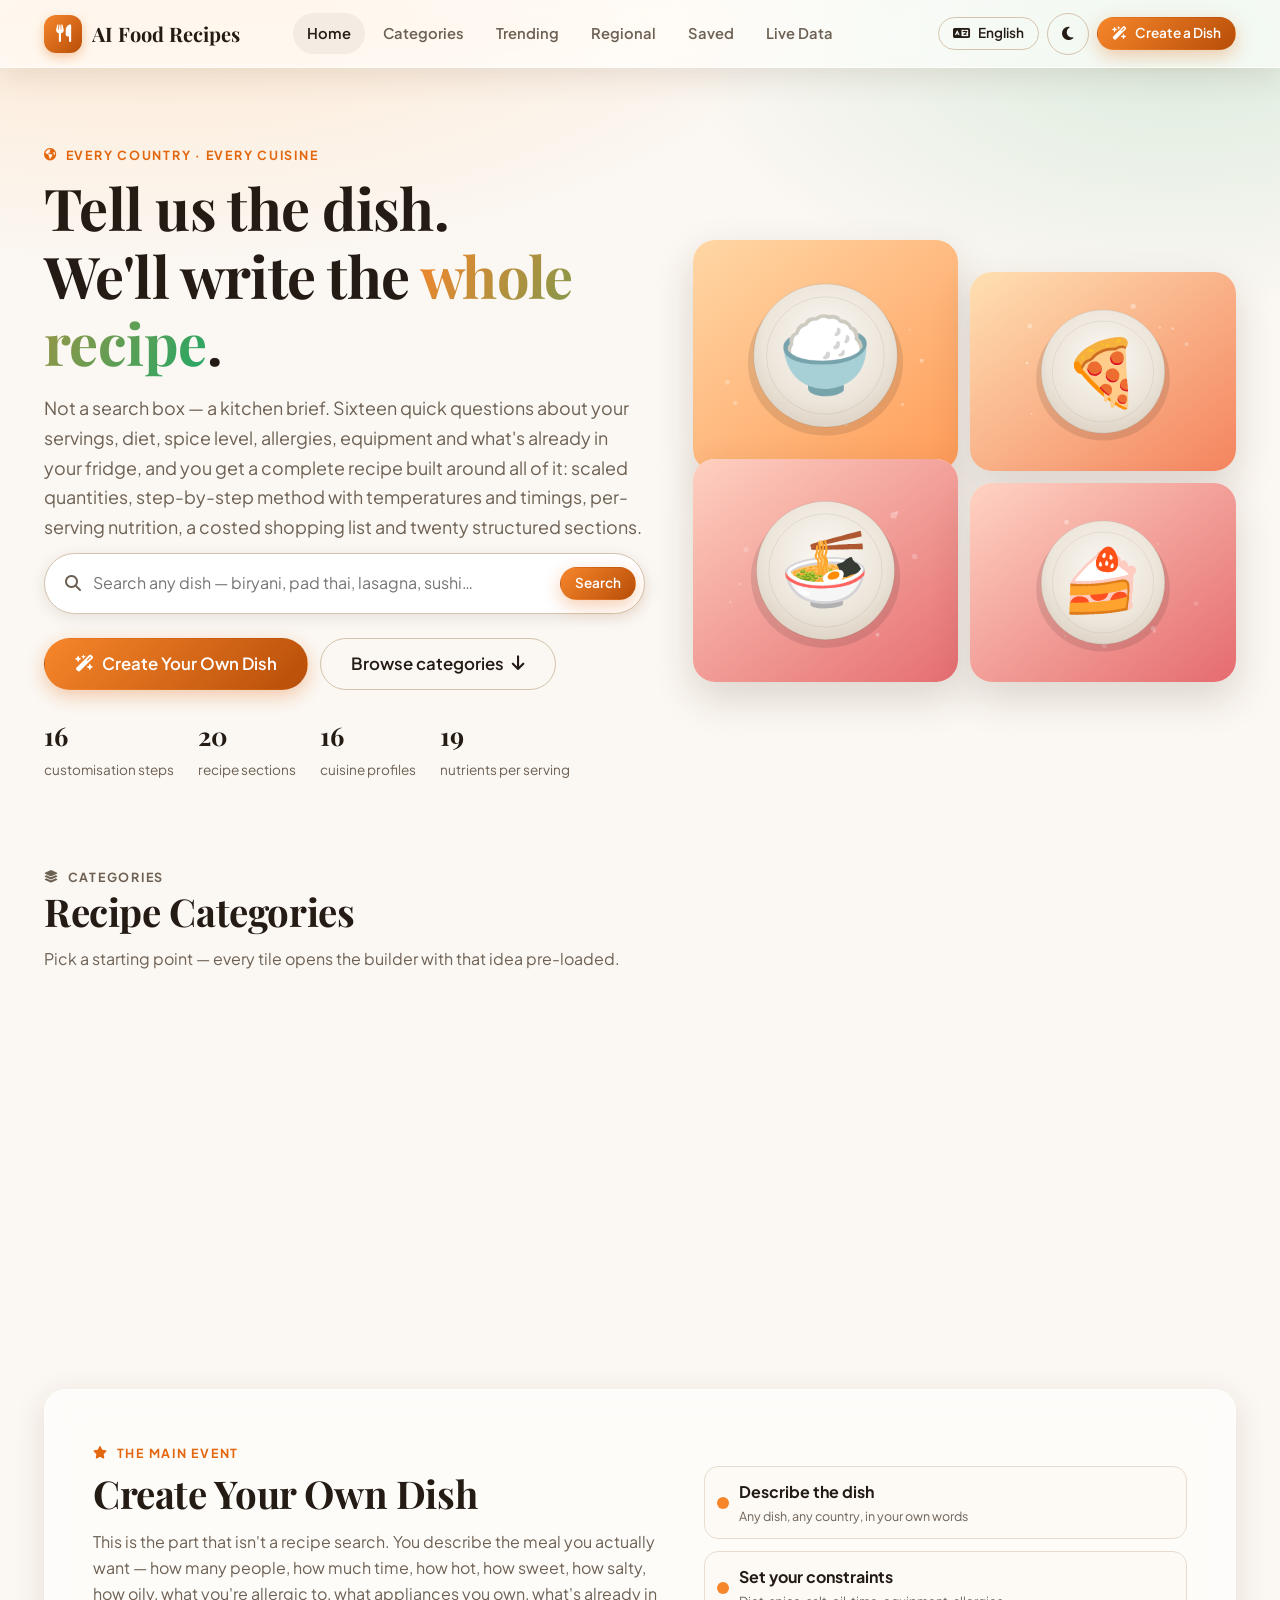
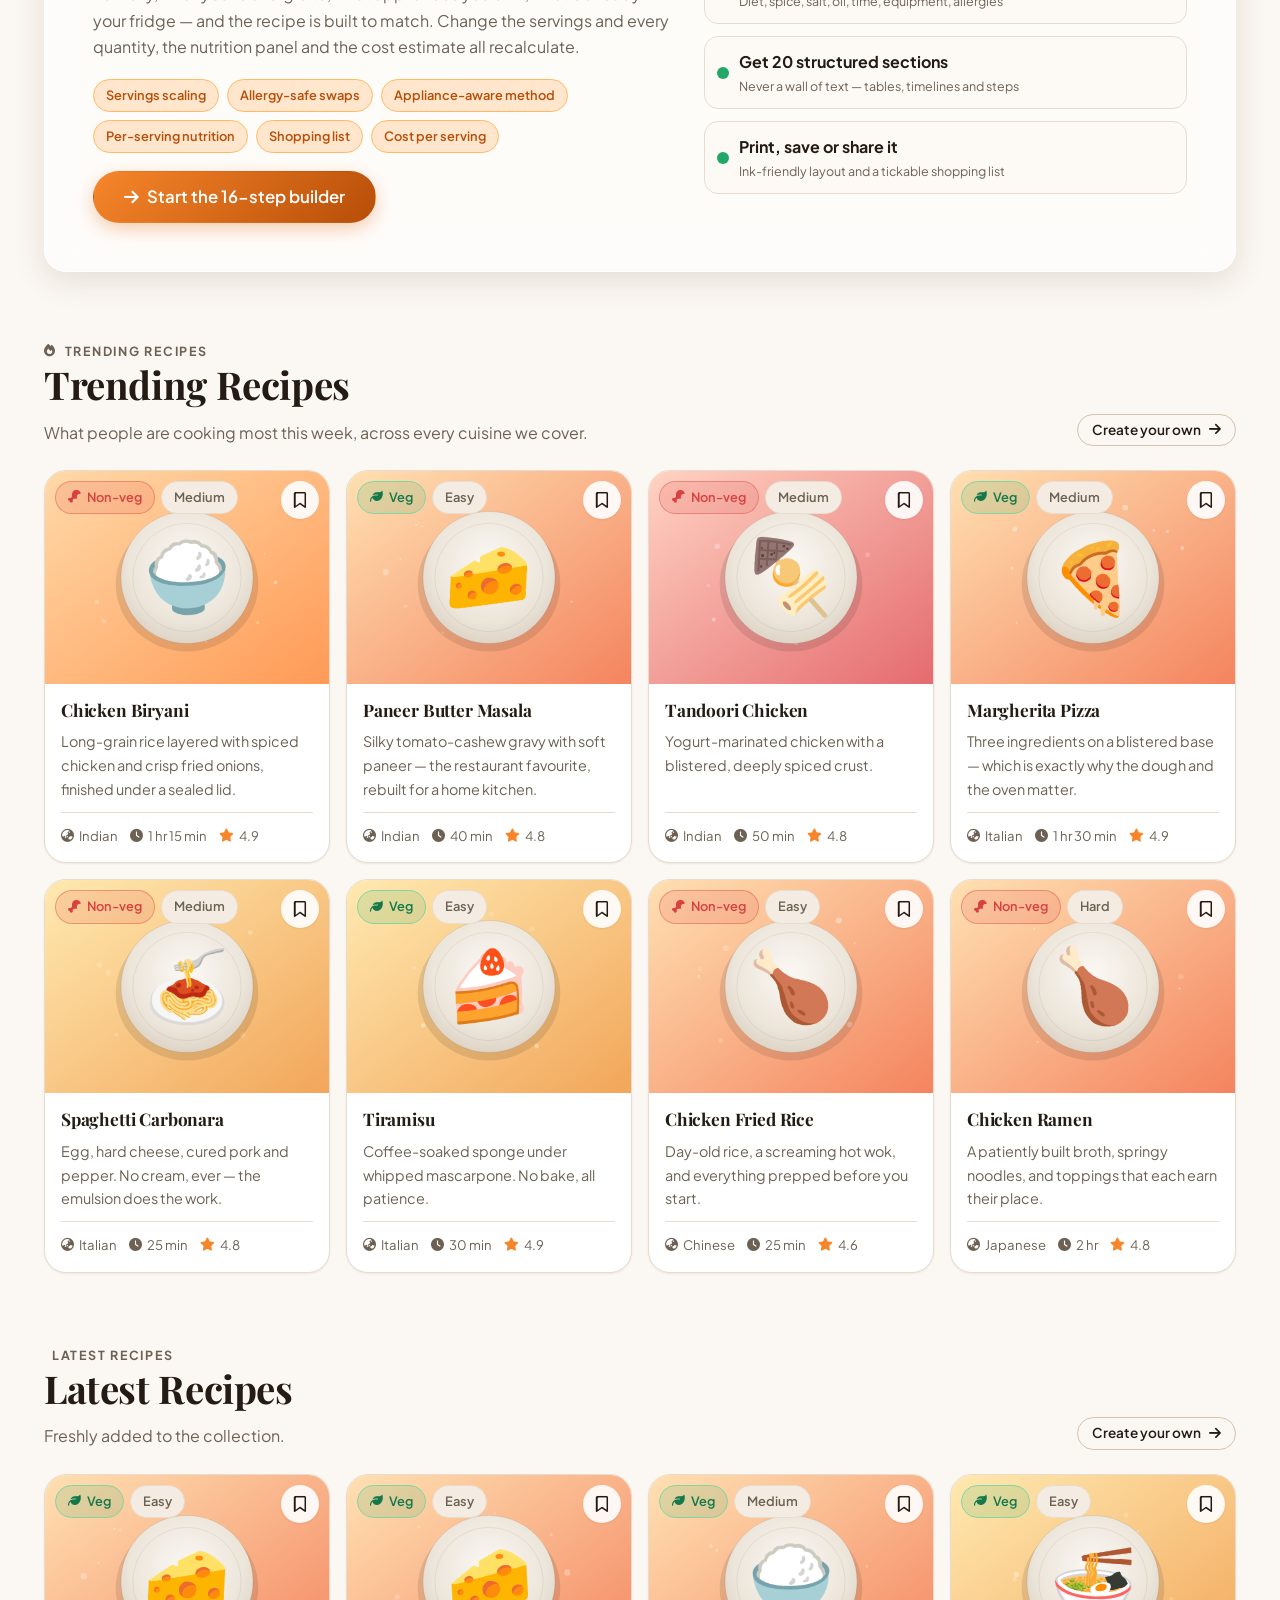
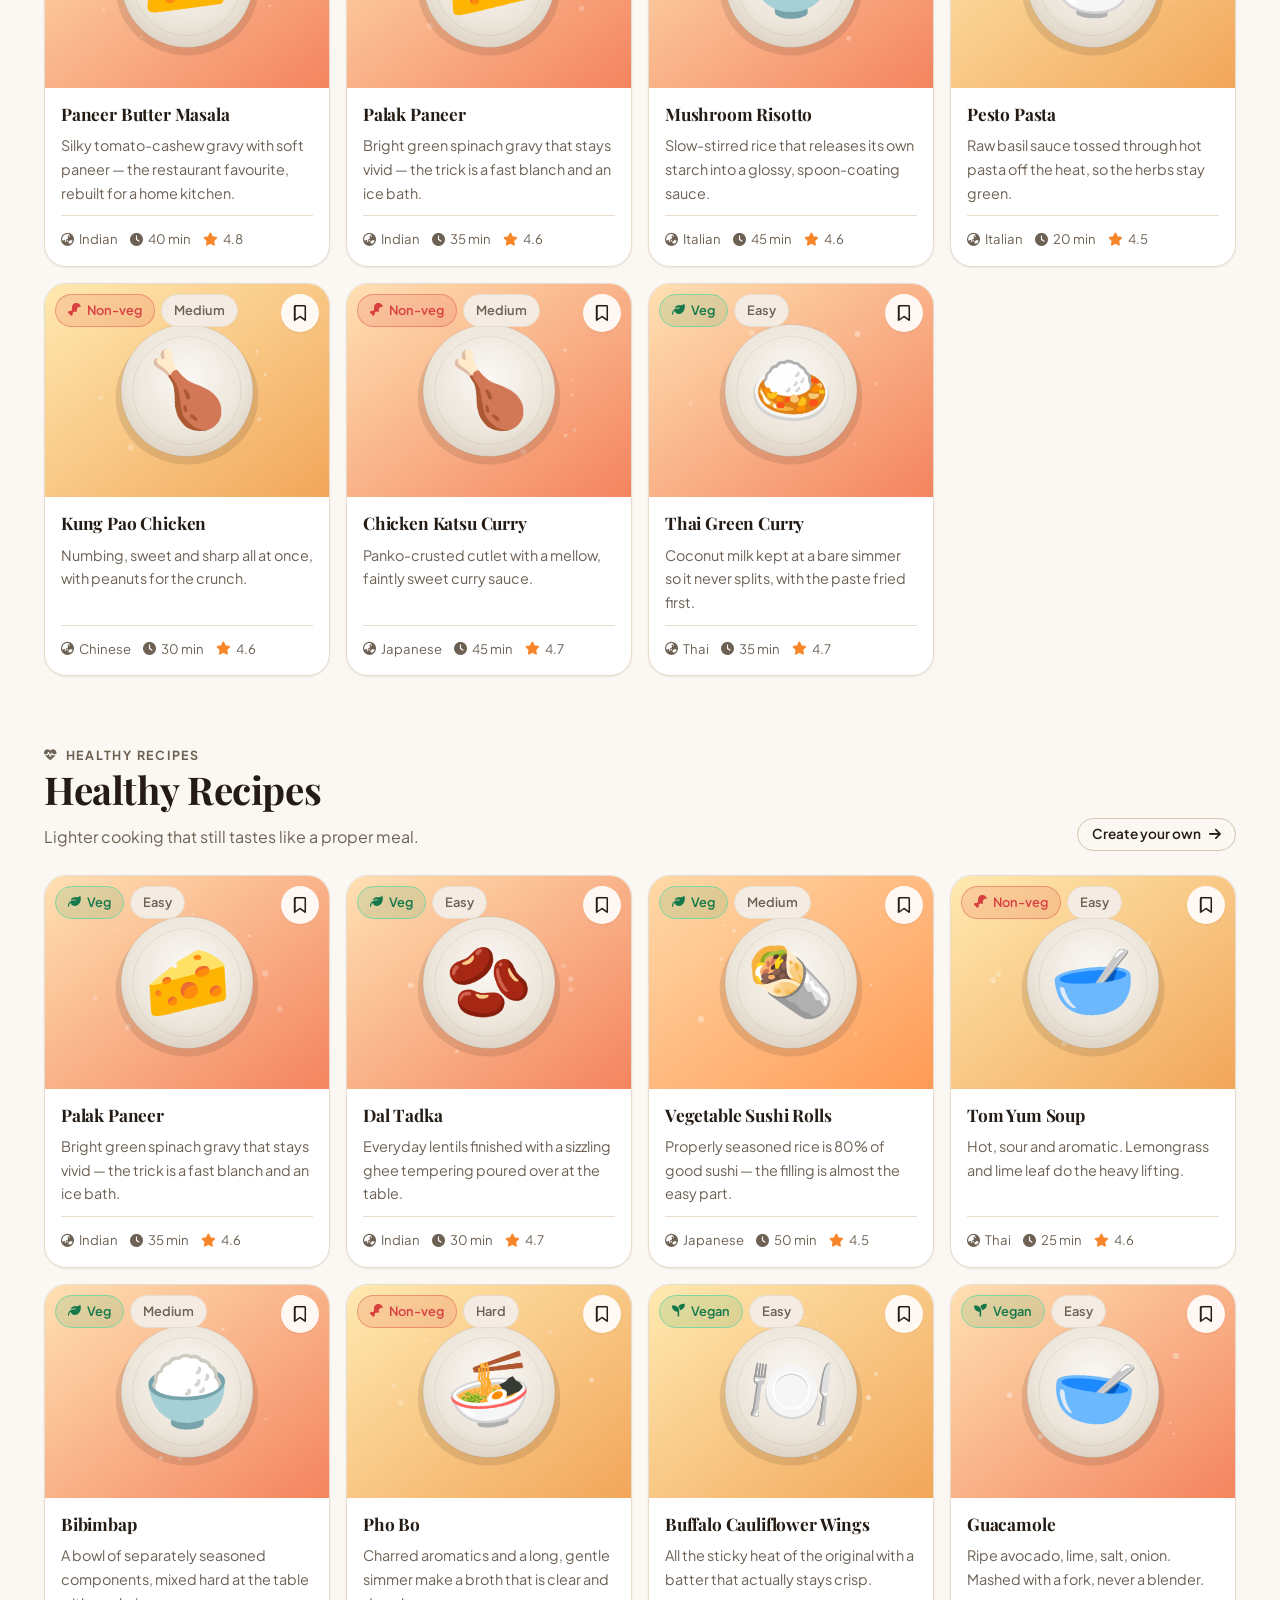
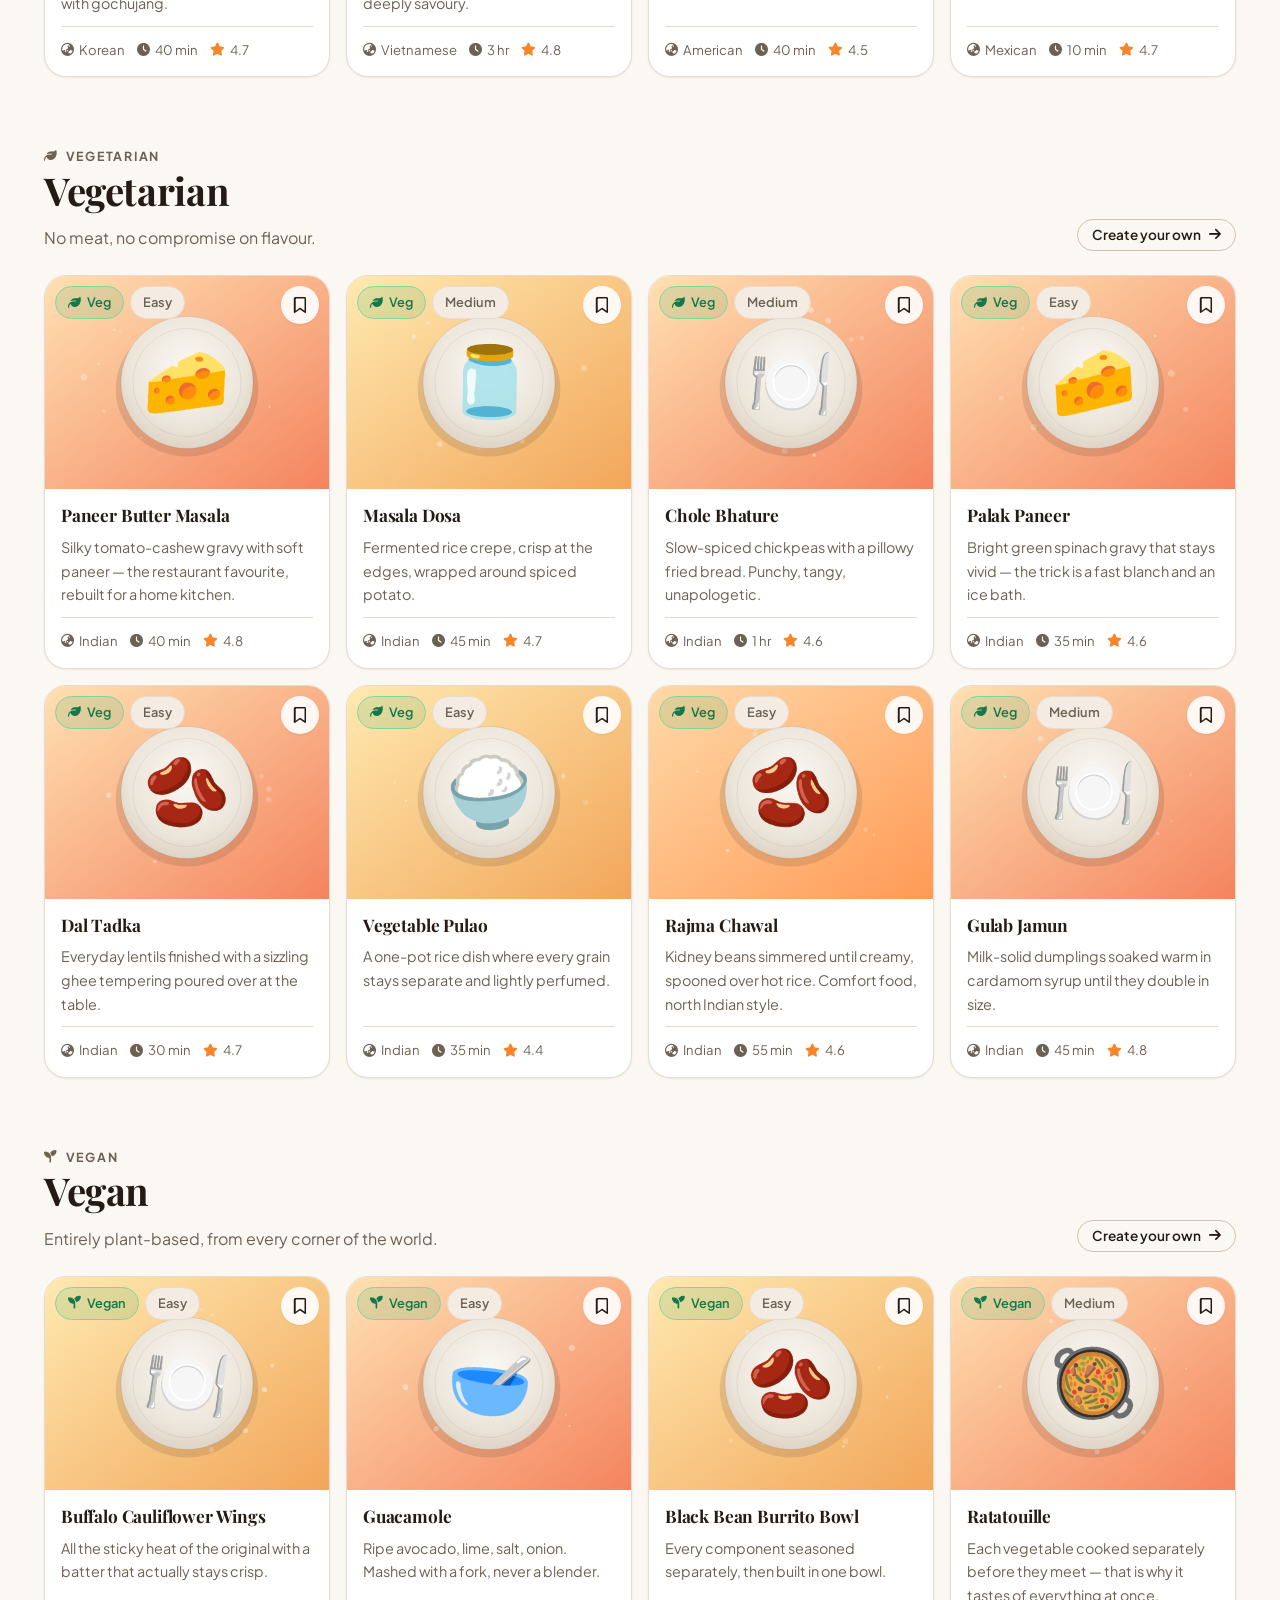
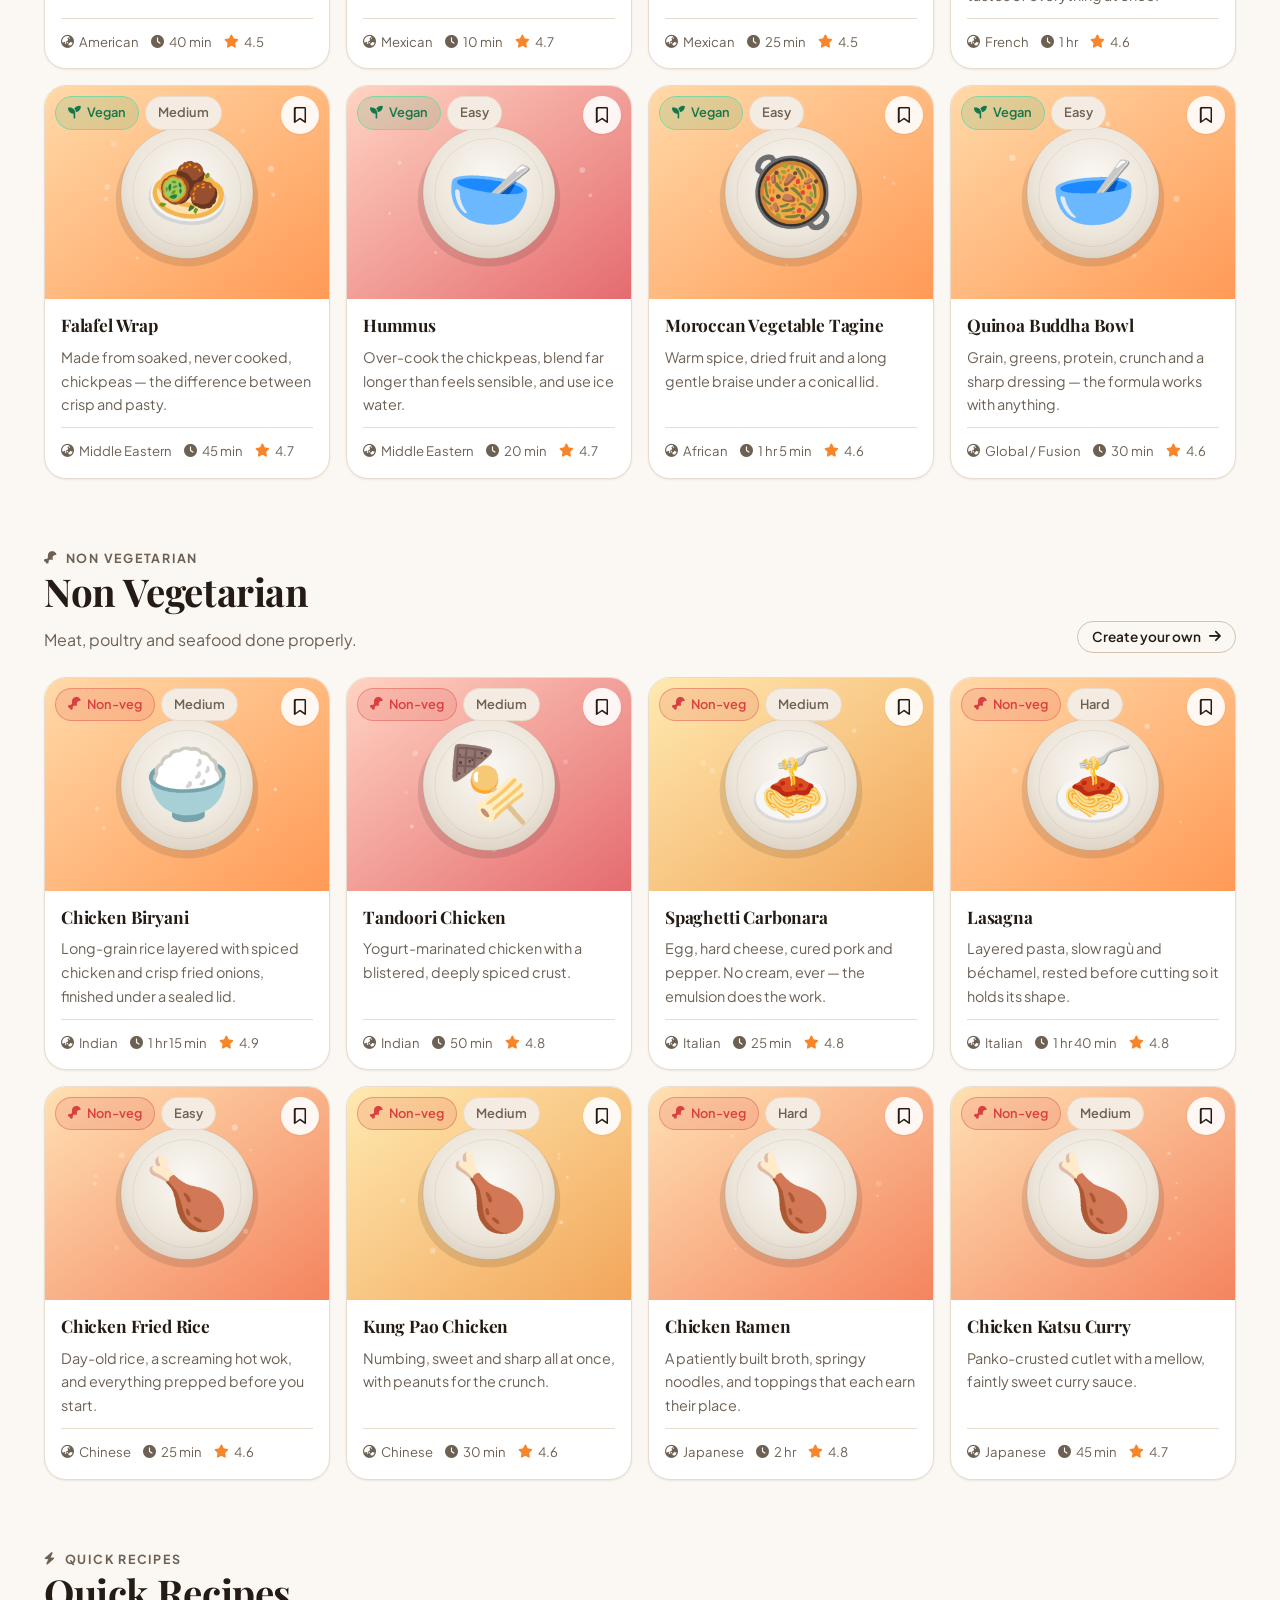
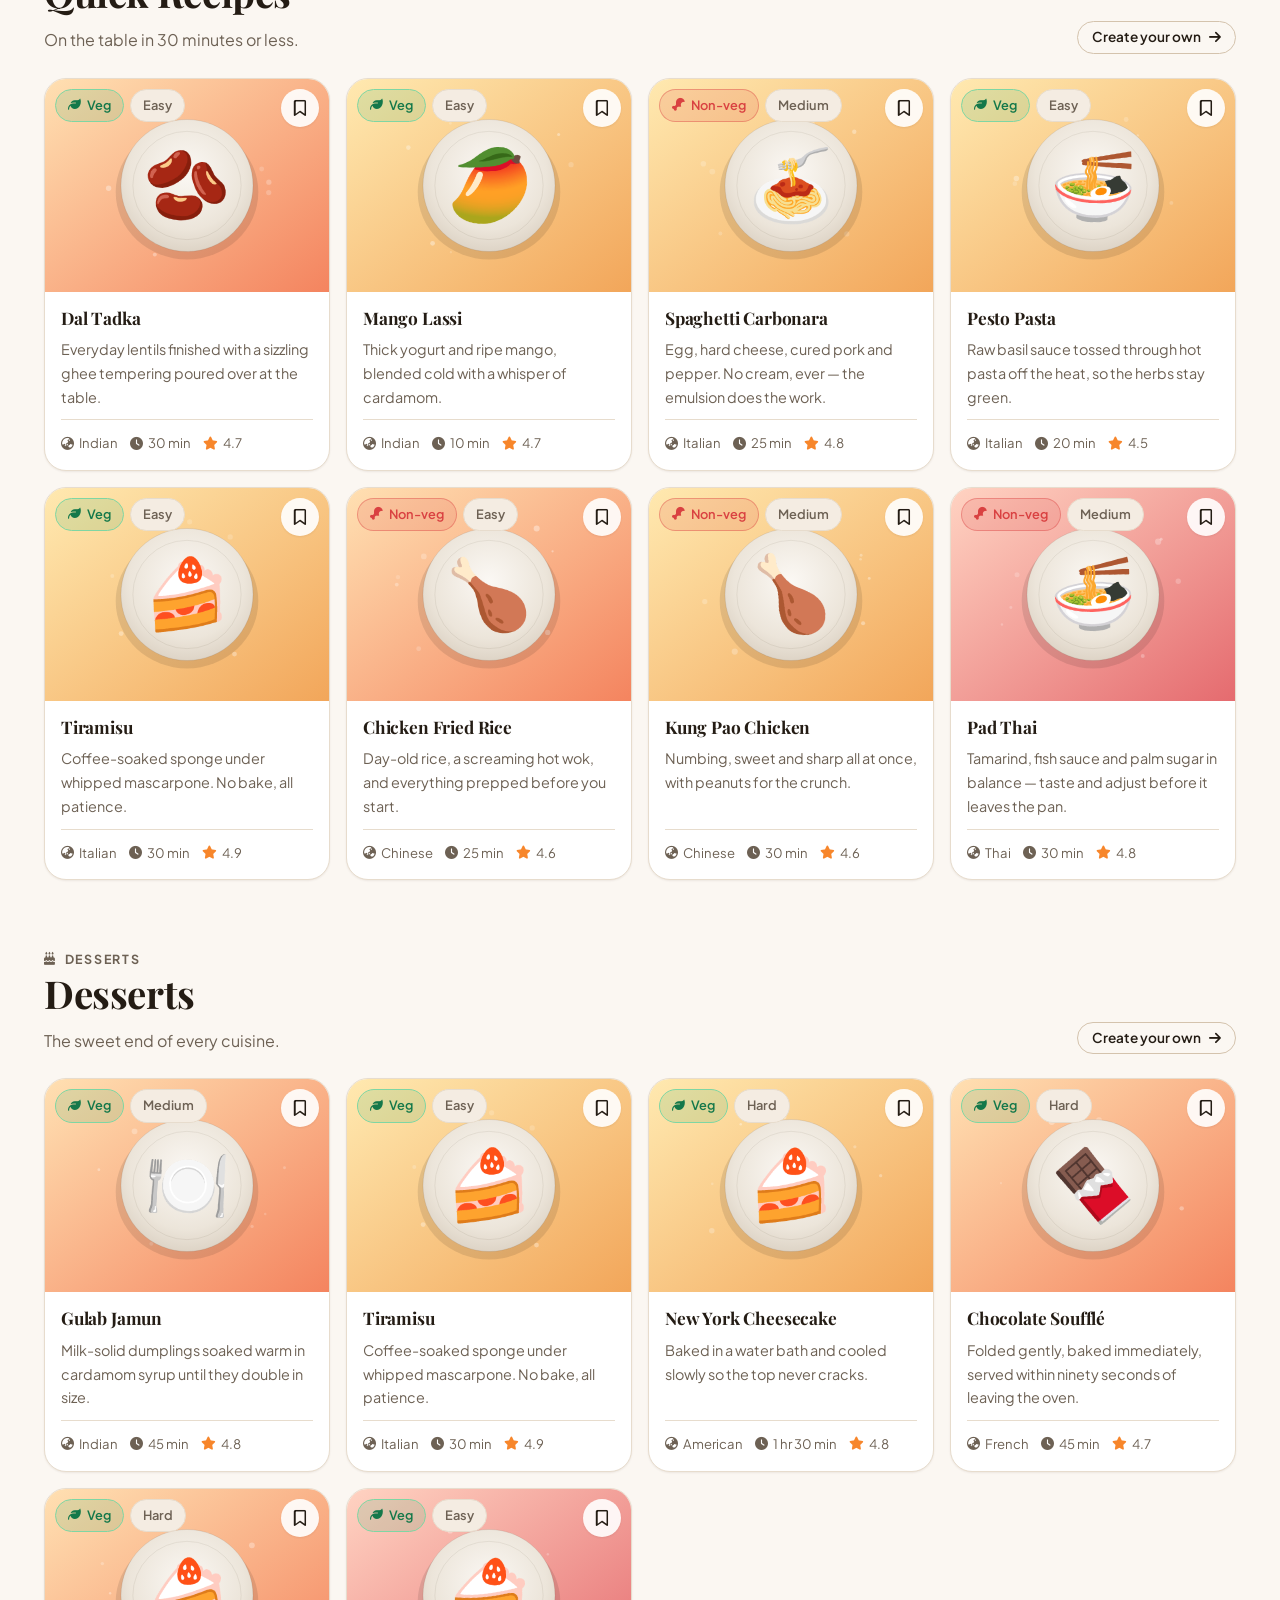
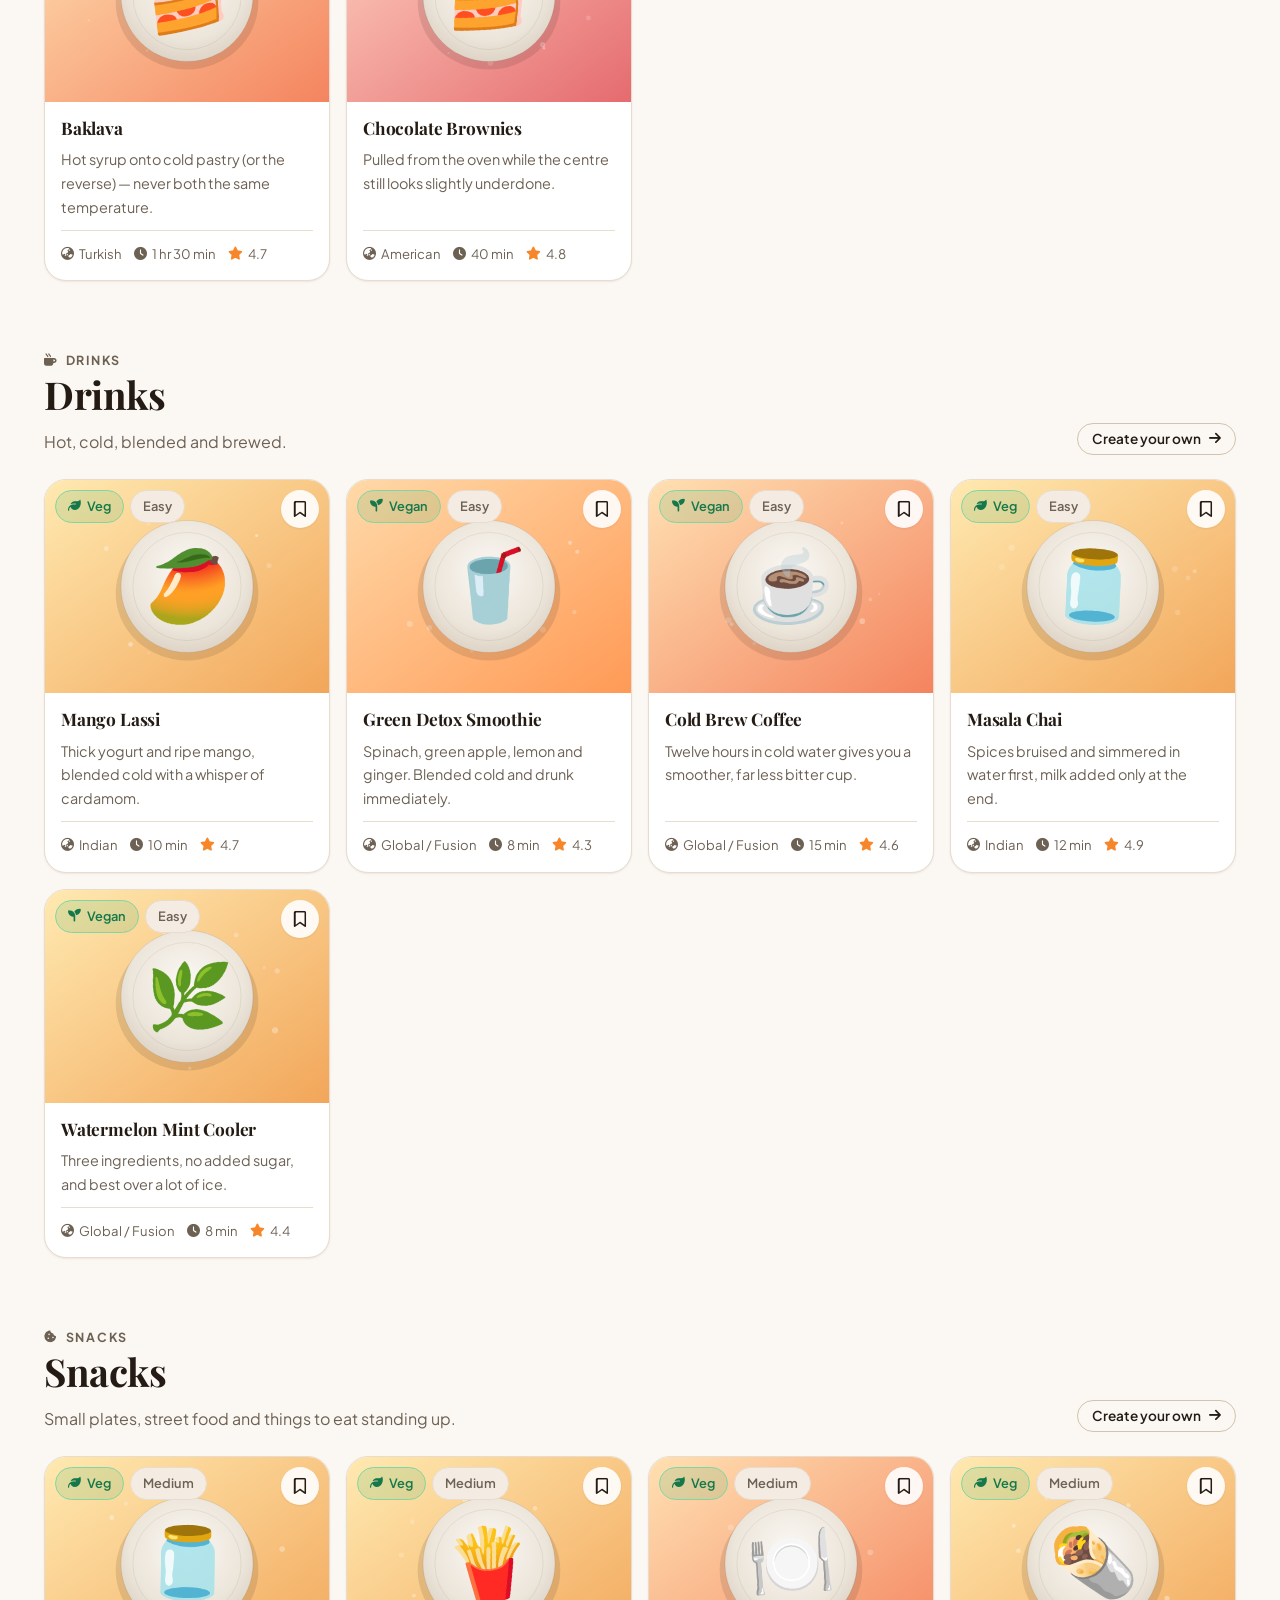
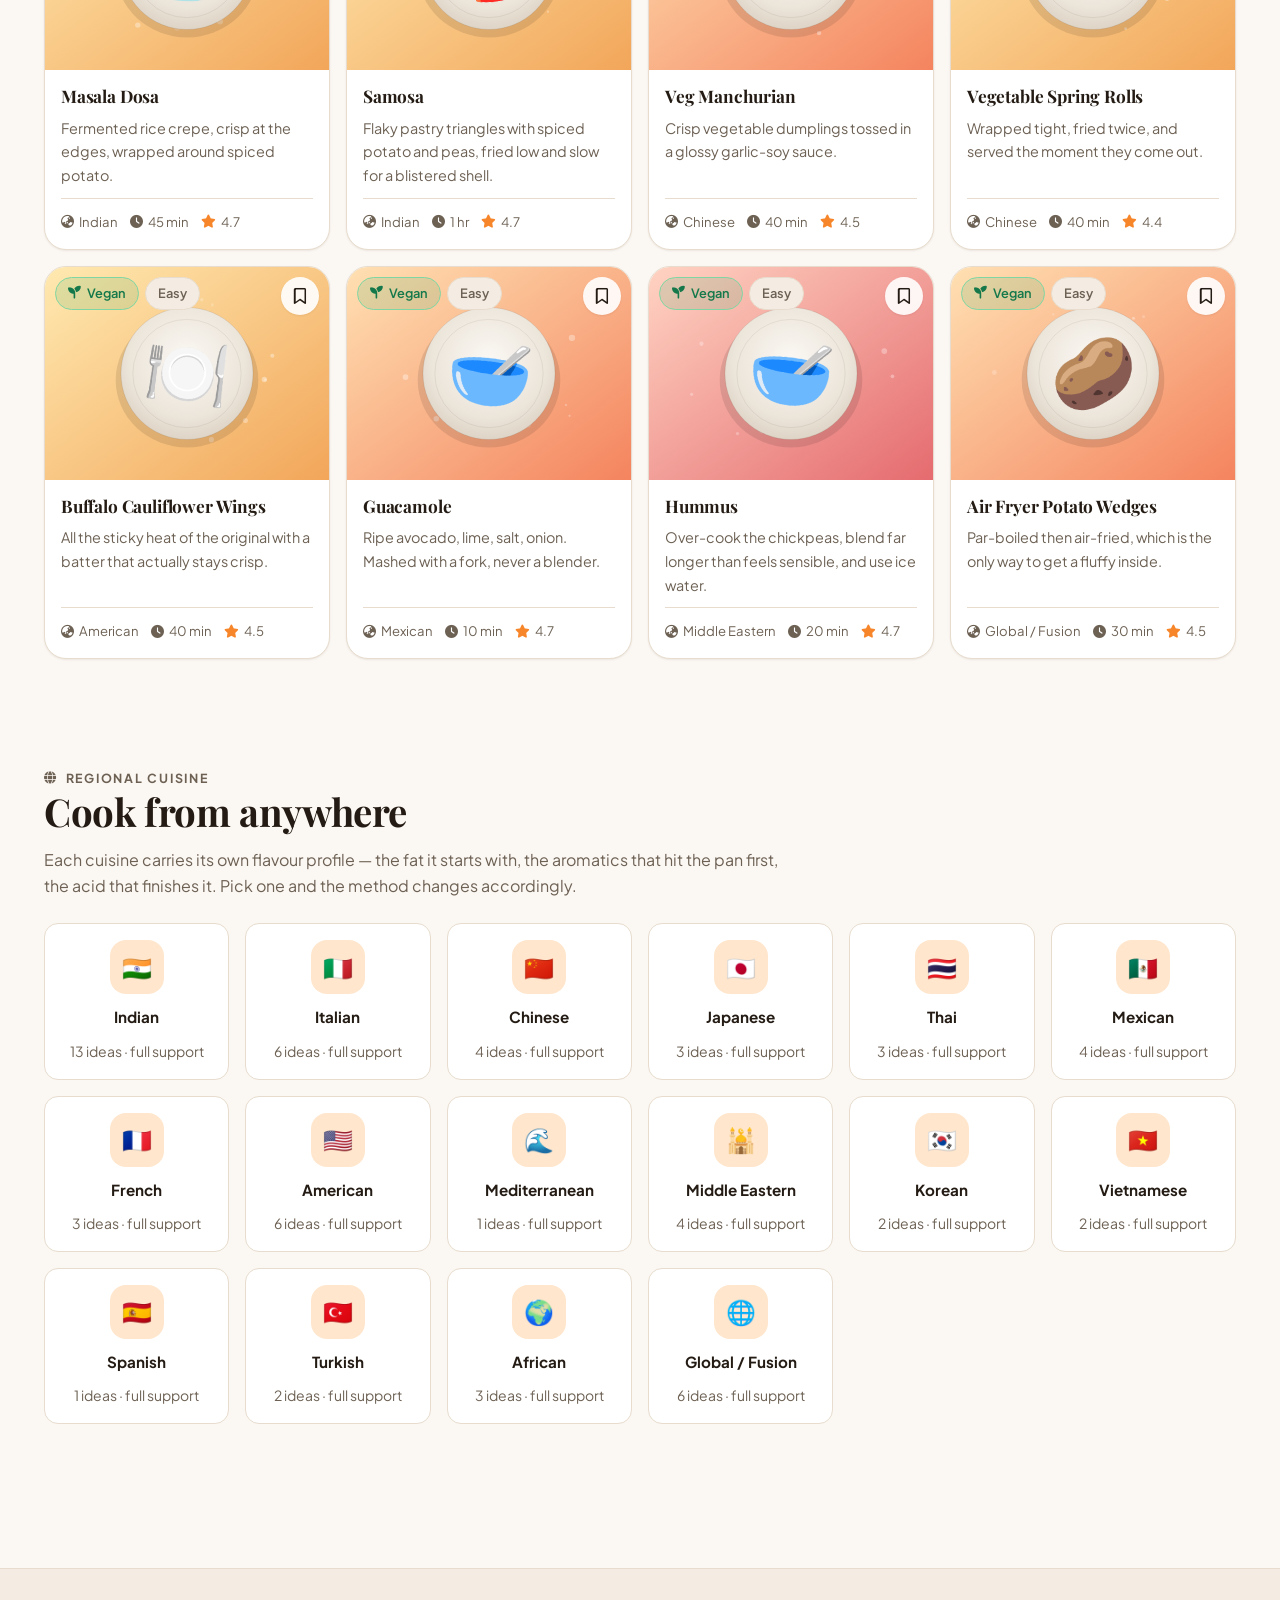
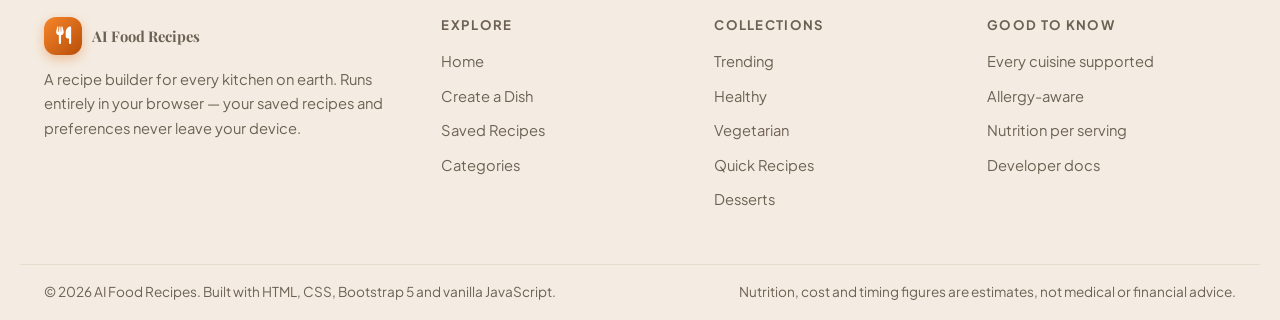
==== ai-food-recipes/index.html @ e5afe0bc "Expand the dish knowledge base from 21 to 56 Measured first: a sweep of 65 arbitrary dishes showed t" ====
<!DOCTYPE html>
<html lang="en" data-theme="light">
<head>
  <meta charset="utf-8">
  <meta name="viewport" content="width=device-width, initial-scale=1">
  <meta name="theme-color" content="#fbf7f2">

  <title>AI Food Recipes — Every cuisine on earth, cooked your way</title>
  <meta name="description" content="Generate a complete, structured recipe for any dish from any cuisine — customised to your servings, diet, spice level, allergies, equipment and the ingredients already in your kitchen.">
  <meta name="keywords" content="AI recipes, recipe generator, world cuisine, vegetarian, vegan, healthy recipes, nutrition, meal planning">
  <meta name="author" content="AI Food Recipes">
  <link rel="canonical" href="./index.html">

  <!-- Open Graph / social -->
  <meta property="og:type" content="website">
  <meta property="og:title" content="AI Food Recipes — Every cuisine on earth, cooked your way">
  <meta property="og:description" content="A 16-step brief in, a fully structured 20-section recipe out. Any dish, any country, scaled to your table.">
  <meta property="og:site_name" content="AI Food Recipes">
  <meta name="twitter:card" content="summary_large_image">

  <link rel="icon" href="data:image/svg+xml,<svg xmlns='http://www.w3.org/2000/svg' viewBox='0 0 100 100'><text y='.9em' font-size='90'>🍲</text></svg>">

  <!-- Fonts -->
  <link rel="preconnect" href="https://fonts.googleapis.com">
  <link rel="preconnect" href="https://fonts.gstatic.com" crossorigin>
  <link href="https://fonts.googleapis.com/css2?family=Playfair+Display:wght@600;700&family=Plus+Jakarta+Sans:wght@400;500;600;700&display=swap" rel="stylesheet">

  <!-- Bootstrap 5 (grid + utilities) and Font Awesome -->
  <link href="https://cdn.jsdelivr.net/npm/bootstrap@5.3.3/dist/css/bootstrap.min.css" rel="stylesheet">
  <link href="https://cdnjs.cloudflare.com/ajax/libs/font-awesome/6.5.2/css/all.min.css" rel="stylesheet">

  <!-- App styles -->
  <link rel="stylesheet" href="assets/css/theme.css">
  <link rel="stylesheet" href="assets/css/components.css">
  <link rel="stylesheet" href="assets/css/print.css">

  <!-- Structured data -->
  <script type="application/ld+json">
  {
    "@context": "https://schema.org",
    "@type": "WebApplication",
    "name": "AI Food Recipes",
    "applicationCategory": "LifestyleApplication",
    "operatingSystem": "Any modern browser",
    "description": "Generate complete, structured recipes for any dish from any cuisine, customised to your servings, diet, spice level, allergies and available equipment.",
    "offers": { "@type": "Offer", "price": "0", "priceCurrency": "USD" },
    "featureList": [
      "16-step recipe customisation wizard",
      "Automatic ingredient scaling by serving count",
      "Per-serving nutrition and health analysis",
      "Allergy and dietary substitution",
      "Shopping list, cost estimate and meal planning",
      "Printable and shareable recipes"
    ]
  }
  </script>
</head>

<body>
  <a class="afr-skip" href="#main">Skip to main content</a>

  <!-- ===================================================== Navigation -->
  <header class="afr-nav afr-glass">
    <div class="afr-nav__inner">
      <a class="afr-brand" href="index.html">
        <span class="afr-brand__mark" aria-hidden="true"><i class="fa-solid fa-utensils"></i></span>
        <span class="afr-brand__text">AI Food Recipes</span>
      </a>

      <nav class="afr-nav__links" data-open="false" aria-label="Main navigation">
        <a class="afr-nav__link" href="index.html" data-i18n="nav.home">Home</a>
        <a class="afr-nav__link" href="#categories" data-i18n="nav.categories">Categories</a>
        <a class="afr-nav__link" href="#cat-trending" data-i18n="nav.trending">Trending</a>
        <a class="afr-nav__link" href="#regional" data-i18n="nav.regional">Regional</a>
        <a class="afr-nav__link" href="saved.html" data-i18n="nav.saved">Saved</a>
        <a class="afr-nav__link" href="setup.html" data-i18n="nav.setup">Live Data</a>
      </nav>

      <div class="afr-nav__actions">
        <button class="afr-btn afr-btn--ghost afr-btn--icon" type="button" data-theme-toggle
                aria-pressed="false" aria-label="Switch to dark mode">
          <i class="fa-solid fa-moon" aria-hidden="true"></i>
        </button>
        <a class="afr-btn afr-btn--primary afr-btn--sm afr-nav__cta" href="create.html#wizard">
          <i class="fa-solid fa-wand-magic-sparkles" aria-hidden="true"></i> Create a Dish
        </a>
        <button class="afr-btn afr-btn--ghost afr-btn--icon afr-nav__toggle" type="button"
                aria-expanded="false" aria-label="Open the navigation menu">
          <i class="fa-solid fa-bars" aria-hidden="true"></i>
        </button>
      </div>
    </div>
  </header>

  <main id="main">
    <!-- ========================================================= Hero -->
    <section class="afr-hero">
      <div class="afr-shell afr-hero__grid">
        <div>
          <p class="afr-eyebrow"><i class="fa-solid fa-earth-americas" aria-hidden="true"></i> Every country · Every cuisine</p>
          <h1 class="afr-hero__title">Tell us the dish.<br>We'll write the <em>whole recipe</em>.</h1>
          <p class="afr-hero__lede">
            Not a search box — a kitchen brief. Sixteen quick questions about your servings, diet,
            spice level, allergies, equipment and what's already in your fridge, and you get a complete
            recipe built around all of it: scaled quantities, step-by-step method with temperatures and
            timings, per-serving nutrition, a costed shopping list and twenty structured sections.
          </p>

          <form class="afr-search" data-home="search" role="search">
            <div class="afr-search__field">
              <i class="fa-solid fa-magnifying-glass" aria-hidden="true" style="color:var(--afr-text-muted)"></i>
              <label class="afr-sr" for="home-search">Search recipes</label>
              <input class="afr-search__input" id="home-search" type="search" autocomplete="off"
                     placeholder="Search any dish — biryani, pad thai, lasagna, sushi…" data-i18n-placeholder="hero.searchPlaceholder">
              <button class="afr-btn afr-btn--primary afr-btn--sm" type="submit">Search</button>
            </div>
            <div class="afr-search__results" data-home="results" hidden role="listbox" aria-label="Search results"></div>
          </form>

          <div class="afr-hero__cta">
            <a class="afr-btn afr-btn--primary afr-btn--lg" href="create.html#wizard">
              <i class="fa-solid fa-wand-magic-sparkles" aria-hidden="true"></i> Create Your Own Dish
            </a>
            <a class="afr-btn afr-btn--ghost afr-btn--lg" href="#categories">
              Browse categories <i class="fa-solid fa-arrow-down" aria-hidden="true"></i>
            </a>
          </div>

          <div class="afr-hero__stats">
            <div class="afr-hero__stat"><strong>16</strong><span>customisation steps</span></div>
            <div class="afr-hero__stat"><strong>20</strong><span>recipe sections</span></div>
            <div class="afr-hero__stat"><strong>16</strong><span>cuisine profiles</span></div>
            <div class="afr-hero__stat"><strong>19</strong><span>nutrients per serving</span></div>
          </div>
        </div>

        <div class="afr-hero__art" data-home="hero-art" aria-hidden="true"></div>
      </div>
    </section>

    <!-- ================================================== Categories -->
    <section class="afr-section afr-section--tight" id="categories">
      <div class="afr-shell">
        <div class="afr-section-head">
          <div>
            <p class="afr-eyebrow"><i class="fa-solid fa-layer-group" aria-hidden="true"></i> Categories</p>
            <h2>Recipe Categories</h2>
            <p>Pick a starting point — every tile opens the builder with that idea pre-loaded.</p>
          </div>
        </div>
        <div class="afr-grid afr-grid--narrow" data-home="categories"></div>
      </div>
    </section>

    <!-- ============================================ Create highlight -->
    <section class="afr-section afr-section--tight">
      <div class="afr-shell">
        <div class="afr-glass afr-split" style="padding:clamp(24px,4vw,48px)">
          <div>
            <p class="afr-eyebrow"><i class="fa-solid fa-star" aria-hidden="true"></i> The main event</p>
            <h2>Create Your Own Dish</h2>
            <p style="color:var(--afr-text-muted)">
              This is the part that isn't a recipe search. You describe the meal you actually want —
              how many people, how much time, how hot, how sweet, how salty, how oily, what you're
              allergic to, what appliances you own, what's already in your fridge — and the recipe is
              built to match. Change the servings and every quantity, the nutrition panel and the cost
              estimate all recalculate.
            </p>
            <div style="display:flex;flex-wrap:wrap;gap:8px;margin:18px 0">
              <span class="afr-chip afr-chip--brand">Servings scaling</span>
              <span class="afr-chip afr-chip--brand">Allergy-safe swaps</span>
              <span class="afr-chip afr-chip--brand">Appliance-aware method</span>
              <span class="afr-chip afr-chip--brand">Per-serving nutrition</span>
              <span class="afr-chip afr-chip--brand">Shopping list</span>
              <span class="afr-chip afr-chip--brand">Cost per serving</span>
            </div>
            <a class="afr-btn afr-btn--primary afr-btn--lg" href="create.html#wizard">
              <i class="fa-solid fa-arrow-right" aria-hidden="true"></i> Start the 16-step builder
            </a>
          </div>
          <ol style="display:grid;gap:12px;list-style:none;padding:0;margin:0">
            <li class="afr-suit__item"><span class="afr-suit__dot" style="background:var(--afr-brand-500)"></span>
              <div><strong>Describe the dish</strong><small>Any dish, any country, in your own words</small></div></li>
            <li class="afr-suit__item"><span class="afr-suit__dot" style="background:var(--afr-brand-500)"></span>
              <div><strong>Set your constraints</strong><small>Diet, spice, salt, oil, time, equipment, allergies</small></div></li>
            <li class="afr-suit__item"><span class="afr-suit__dot" style="background:var(--afr-accent-500)"></span>
              <div><strong>Get 20 structured sections</strong><small>Never a wall of text — tables, timelines and steps</small></div></li>
            <li class="afr-suit__item"><span class="afr-suit__dot" style="background:var(--afr-accent-500)"></span>
              <div><strong>Print, save or share it</strong><small>Ink-friendly layout and a tickable shopping list</small></div></li>
          </ol>
        </div>
      </div>
    </section>

    <!-- =============================== Recipe rails (injected by JS) -->
    <div data-home="sections"></div>

    <!-- =============================================== Regional grid -->
    <section class="afr-section" id="regional">
      <div class="afr-shell">
        <div class="afr-section-head">
          <div>
            <p class="afr-eyebrow"><i class="fa-solid fa-globe" aria-hidden="true"></i> Regional Cuisine</p>
            <h2>Cook from anywhere</h2>
            <p>Each cuisine carries its own flavour profile — the fat it starts with, the aromatics that
              hit the pan first, the acid that finishes it. Pick one and the method changes accordingly.</p>
          </div>
        </div>
        <div class="afr-grid afr-grid--narrow" data-home="regional"></div>
      </div>
    </section>
  </main>

  <!-- ========================================================= Footer -->
  <footer class="afr-footer">
    <div class="afr-shell afr-footer__grid">
      <div>
        <a class="afr-brand" href="index.html" style="margin-bottom:12px">
          <span class="afr-brand__mark" aria-hidden="true"><i class="fa-solid fa-utensils"></i></span>
          <span class="afr-brand__text">AI Food Recipes</span>
        </a>
        <p style="color:var(--afr-text-muted);font-size:.92rem;max-width:38ch">
          A recipe builder for every kitchen on earth. Runs entirely in your browser —
          your saved recipes and preferences never leave your device.
        </p>
      </div>
      <div>
        <h4>Explore</h4>
        <ul>
          <li><a href="index.html">Home</a></li>
          <li><a href="create.html#wizard">Create a Dish</a></li>
          <li><a href="saved.html">Saved Recipes</a></li>
          <li><a href="#categories">Categories</a></li>
        </ul>
      </div>
      <div>
        <h4>Collections</h4>
        <ul>
          <li><a href="#cat-trending">Trending</a></li>
          <li><a href="#cat-healthy">Healthy</a></li>
          <li><a href="#cat-vegetarian">Vegetarian</a></li>
          <li><a href="#cat-quick">Quick Recipes</a></li>
          <li><a href="#cat-desserts">Desserts</a></li>
        </ul>
      </div>
      <div>
        <h4>Good to know</h4>
        <ul>
          <li><a href="#regional">Every cuisine supported</a></li>
          <li><a href="create.html#wizard">Allergy-aware</a></li>
          <li><a href="create.html#wizard">Nutrition per serving</a></li>
          <li><a href="README.md">Developer docs</a></li>
        </ul>
      </div>
    </div>
    <div class="afr-shell afr-footer__bottom">
      <span>© <span data-year>2026</span> AI Food Recipes. Built with HTML, CSS, Bootstrap 5 and vanilla JavaScript.</span>
      <span>Nutrition, cost and timing figures are estimates, not medical or financial advice.</span>
    </div>
  </footer>

  <!-- ======================================================= Scripts -->
  <!-- Core -->
  <script src="assets/js/core/config.js"></script>
  <script src="assets/js/core/utils.js"></script>
  <script src="assets/js/core/store.js"></script>
  <script src="assets/js/core/ui.js"></script>
  <script src="assets/js/data/languages.js"></script>
  <script src="assets/js/core/i18n.js"></script>
  <!-- Services that data files depend on -->
  <script src="assets/js/services/image-service.js"></script>
  <!-- Knowledge base -->
  <script src="assets/js/data/ingredients.js"></script>
  <script src="assets/js/data/cuisines.js"></script>
  <script src="assets/js/data/techniques.js"></script>
  <script src="assets/js/data/dishes.js"></script>
  <script src="assets/js/data/dishes-india.js"></script>
  <script src="assets/js/data/dishes-world.js"></script>
  <script src="assets/js/data/wizard-steps.js"></script>
  <script src="assets/js/data/catalog.js"></script>
  <!-- Components + page -->
  <script src="assets/js/components/recipe-card.js"></script>
  <script src="assets/js/providers/translate-providers.js"></script>
  <script src="assets/js/services/translation-service.js"></script>
  <script src="assets/js/services/ui-translator.js"></script>
  <script src="assets/js/components/language-picker.js"></script>
  <script src="assets/js/pages/home.js"></script>
  <!-- Bootstrap bundle last; the app does not depend on its JavaScript -->
  <script src="https://cdn.jsdelivr.net/npm/bootstrap@5.3.3/dist/js/bootstrap.bundle.min.js" defer></script>
</body>
</html>
---- ai-food-recipes/assets/css/theme.css ----
/* ==========================================================================
   AI Food Recipes — Design tokens, theming (light/dark), base elements.
   Loaded before components.css. Deliberately independent of Bootstrap so the
   core layout survives even if the CDN is unavailable.
   ========================================================================== */

/* --------------------------------------------------------------------------
   1. Tokens — light theme is the default, dark theme overrides below.
   -------------------------------------------------------------------------- */
:root {
  /* Brand ramp: warm saffron → paprika, works across every cuisine we cover. */
  --afr-brand-50: #fff5eb;
  --afr-brand-100: #ffe6cc;
  --afr-brand-300: #ffb866;
  --afr-brand-500: #f7862b;
  --afr-brand-600: #e2670f;
  --afr-brand-700: #b74e08;

  /* Accent ramp: fresh herb green, used for healthy/veg signals. */
  --afr-accent-300: #7fd6a3;
  --afr-accent-500: #22a866;
  --afr-accent-700: #14784a;

  /* Semantic */
  --afr-danger: #d94141;
  --afr-warn: #d99321;
  --afr-info: #2f7fd9;
  --afr-ok: #22a866;

  /* Surfaces */
  --afr-bg: #fbf7f2;
  --afr-bg-alt: #f4ece2;
  --afr-surface: #ffffff;
  --afr-surface-2: #fdfaf6;
  --afr-border: #e7dccd;
  --afr-border-strong: #d4c3ad;

  /* Text */
  --afr-text: #241c14;
  --afr-text-muted: #6d6154;
  --afr-text-faint: #94897c;
  --afr-on-brand: #ffffff;

  /* Glassmorphism */
  --afr-glass-bg: rgba(255, 255, 255, 0.62);
  --afr-glass-border: rgba(255, 255, 255, 0.75);
  --afr-glass-blur: 16px;
  --afr-glass-shadow: 0 8px 32px rgba(72, 45, 18, 0.12);

  /* Elevation */
  --afr-shadow-sm: 0 1px 2px rgba(60, 40, 20, 0.08);
  --afr-shadow-md: 0 4px 16px rgba(60, 40, 20, 0.10);
  --afr-shadow-lg: 0 16px 40px rgba(60, 40, 20, 0.16);

  /* Geometry */
  --afr-radius-sm: 8px;
  --afr-radius: 14px;
  --afr-radius-lg: 22px;
  --afr-radius-pill: 999px;

  /* Rhythm */
  --afr-space-1: 4px;
  --afr-space-2: 8px;
  --afr-space-3: 12px;
  --afr-space-4: 16px;
  --afr-space-5: 24px;
  --afr-space-6: 32px;
  --afr-space-7: 48px;
  --afr-space-8: 72px;

  /* Type */
  --afr-font-display: "Playfair Display", "Georgia", serif;
  --afr-font-body: "Plus Jakarta Sans", "Segoe UI", system-ui, -apple-system, sans-serif;

  /* Motion — all durations funnel through these so reduced-motion can zero them */
  --afr-t-fast: 120ms;
  --afr-t: 220ms;
  --afr-t-slow: 420ms;
  --afr-ease: cubic-bezier(0.22, 0.61, 0.36, 1);

  /* Layout */
  --afr-nav-h: 68px;
  --afr-max-w: 1240px;

  color-scheme: light;
}

[data-theme="dark"] {
  --afr-bg: #14100c;
  --afr-bg-alt: #1c1712;
  --afr-surface: #211b15;
  --afr-surface-2: #2a221a;
  --afr-border: #392f25;
  --afr-border-strong: #4d4032;

  --afr-text: #f4ece2;
  --afr-text-muted: #b6a795;
  --afr-text-faint: #8a7c6c;

  --afr-glass-bg: rgba(33, 27, 21, 0.62);
  --afr-glass-border: rgba(255, 255, 255, 0.10);
  --afr-glass-shadow: 0 8px 32px rgba(0, 0, 0, 0.45);

  --afr-shadow-sm: 0 1px 2px rgba(0, 0, 0, 0.4);
  --afr-shadow-md: 0 4px 16px rgba(0, 0, 0, 0.45);
  --afr-shadow-lg: 0 16px 40px rgba(0, 0, 0, 0.55);

  --afr-brand-500: #ff9d45;
  --afr-brand-600: #f7862b;
  --afr-accent-500: #47c489;

  color-scheme: dark;
}

/* --------------------------------------------------------------------------
   2. Reset / base
   -------------------------------------------------------------------------- */
*,
*::before,
*::after { box-sizing: border-box; }

html { scroll-behavior: smooth; scroll-padding-top: calc(var(--afr-nav-h) + 16px); }

body {
  margin: 0;
  font-family: var(--afr-font-body);
  font-size: 16px;
  line-height: 1.65;
  color: var(--afr-text);
  background:
    radial-gradient(1200px 600px at 12% -10%, var(--afr-brand-100) 0%, transparent 60%),
    radial-gradient(900px 500px at 92% 4%, rgba(34, 168, 102, 0.14) 0%, transparent 55%),
    var(--afr-bg);
  background-attachment: fixed;
  -webkit-font-smoothing: antialiased;
  transition: background-color var(--afr-t) var(--afr-ease), color var(--afr-t) var(--afr-ease);
}

[data-theme="dark"] body {
  background:
    radial-gradient(1200px 600px at 12% -10%, rgba(247, 134, 43, 0.16) 0%, transparent 60%),
    radial-gradient(900px 500px at 92% 4%, rgba(34, 168, 102, 0.10) 0%, transparent 55%),
    var(--afr-bg);
}

h1, h2, h3, h4, h5 {
  font-family: var(--afr-font-display);
  font-weight: 700;
  line-height: 1.18;
  letter-spacing: -0.01em;
  margin: 0 0 var(--afr-space-3);
  color: var(--afr-text);
}

h1 { font-size: clamp(2.1rem, 5vw, 3.6rem); }
h2 { font-size: clamp(1.6rem, 3.2vw, 2.4rem); }
h3 { font-size: clamp(1.2rem, 2.2vw, 1.5rem); }
h4 { font-size: 1.1rem; }

p { margin: 0 0 var(--afr-space-3); }

a { color: var(--afr-brand-600); text-decoration: none; }
a:hover { text-decoration: underline; }

img { max-width: 100%; display: block; }

/* Focus ring — one consistent, high-contrast treatment everywhere. */
:focus-visible {
  outline: 3px solid var(--afr-brand-500);
  outline-offset: 2px;
  border-radius: 4px;
}

/* `[hidden]` is only a user-agent style, so any author rule that sets `display`
   silently beats it — which left the "no last recipe" banner and the Skip
   button on required steps visible. Everything in the app hides via the
   attribute, so enforce it once here. */
[hidden] { display: none !important; }

/* Screen-reader-only text (labels for icon buttons, section landmarks). */
.afr-sr {
  position: absolute !important;
  width: 1px; height: 1px;
  padding: 0; margin: -1px;
  overflow: hidden; clip: rect(0, 0, 0, 0);
  white-space: nowrap; border: 0;
}

/* Skip link, revealed on keyboard focus. */
.afr-skip {
  position: absolute;
  left: var(--afr-space-4);
  top: -100px;
  z-index: 2000;
  background: var(--afr-brand-600);
  color: #fff;
  padding: 10px 18px;
  border-radius: var(--afr-radius-sm);
  transition: top var(--afr-t) var(--afr-ease);
}
.afr-skip:focus { top: var(--afr-space-4); }

/* --------------------------------------------------------------------------
   3. Layout primitives
   -------------------------------------------------------------------------- */
.afr-shell { max-width: var(--afr-max-w); margin-inline: auto; padding-inline: var(--afr-space-5); }

.afr-section { padding-block: var(--afr-space-8); }
.afr-section--tight { padding-block: var(--afr-space-6); }

.afr-section-head {
  display: flex;
  align-items: flex-end;
  justify-content: space-between;
  gap: var(--afr-space-4);
  margin-bottom: var(--afr-space-5);
  flex-wrap: wrap;
}
.afr-section-head p { color: var(--afr-text-muted); margin: 0; max-width: 62ch; }
.afr-eyebrow {
  display: inline-flex;
  align-items: center;
  gap: 8px;
  font-size: 0.78rem;
  font-weight: 700;
  letter-spacing: 0.14em;
  text-transform: uppercase;
  color: var(--afr-brand-600);
  margin-bottom: var(--afr-space-2);
}

/* Responsive auto-grid used by every card rail on the site. */
.afr-grid {
  display: grid;
  gap: var(--afr-space-4);
  grid-template-columns: repeat(auto-fill, minmax(var(--afr-col, 250px), 1fr));
}
.afr-grid--wide { --afr-col: 320px; }
.afr-grid--narrow { --afr-col: 170px; }

/* Two-column split that collapses on small screens. */
.afr-split {
  display: grid;
  grid-template-columns: 1.2fr 1fr;
  gap: var(--afr-space-6);
  align-items: center;
}
@media (max-width: 860px) { .afr-split { grid-template-columns: 1fr; } }

/* Grid and flex children default to min-width:auto, which lets long content
   push a container wider than the viewport. This is the app-wide guard against
   horizontal page scroll — every multi-column container opts in here. */
.afr-grid > *,
.afr-split > *,
.afr-hero__grid > *,
.afr-section-head > *,
.afr-shell > * { min-width: 0; }

/* --------------------------------------------------------------------------
   4. Reduced motion — respected globally.
   -------------------------------------------------------------------------- */
@media (prefers-reduced-motion: reduce) {
  :root { --afr-t-fast: 0ms; --afr-t: 0ms; --afr-t-slow: 0ms; }
  html { scroll-behavior: auto; }
  *, *::before, *::after {
    animation-duration: 0.001ms !important;
    animation-iteration-count: 1 !important;
    transition-duration: 0.001ms !important;
  }
}
---- ai-food-recipes/assets/css/components.css ----
/* ==========================================================================
   AI Food Recipes — Component layer.
   Every component is namespaced `.afr-*` so it never collides with Bootstrap
   utilities, and none of them depend on Bootstrap's JavaScript.
   ========================================================================== */

/* --------------------------------------------------------------------------
   Glass surface — the shared look for nav, cards, panels.
   -------------------------------------------------------------------------- */
.afr-glass {
  background: var(--afr-glass-bg);
  border: 1px solid var(--afr-glass-border);
  border-radius: var(--afr-radius-lg);
  box-shadow: var(--afr-glass-shadow);
  backdrop-filter: blur(var(--afr-glass-blur)) saturate(140%);
  -webkit-backdrop-filter: blur(var(--afr-glass-blur)) saturate(140%);
}

/* --------------------------------------------------------------------------
   Buttons
   -------------------------------------------------------------------------- */
.afr-btn {
  --btn-bg: var(--afr-surface);
  --btn-fg: var(--afr-text);
  --btn-bd: var(--afr-border-strong);
  display: inline-flex;
  align-items: center;
  justify-content: center;
  gap: 8px;
  padding: 11px 20px;
  font: inherit;
  font-weight: 600;
  font-size: 0.95rem;
  line-height: 1.2;
  color: var(--btn-fg);
  background: var(--btn-bg);
  border: 1px solid var(--btn-bd);
  border-radius: var(--afr-radius-pill);
  cursor: pointer;
  text-decoration: none;
  transition: transform var(--afr-t-fast) var(--afr-ease),
              box-shadow var(--afr-t) var(--afr-ease),
              background-color var(--afr-t) var(--afr-ease),
              border-color var(--afr-t) var(--afr-ease);
}
.afr-btn:hover { transform: translateY(-2px); box-shadow: var(--afr-shadow-md); text-decoration: none; }
.afr-btn:active { transform: translateY(0); }
.afr-btn[disabled], .afr-btn[aria-disabled="true"] {
  opacity: 0.5; cursor: not-allowed; transform: none; box-shadow: none;
}

.afr-btn--primary {
  --btn-bg: linear-gradient(135deg, var(--afr-brand-500), var(--afr-brand-700));
  --btn-fg: #fff;
  --btn-bd: transparent;
  box-shadow: 0 6px 18px rgba(226, 103, 15, 0.32);
}
.afr-btn--accent {
  --btn-bg: linear-gradient(135deg, var(--afr-accent-500), var(--afr-accent-700));
  --btn-fg: #fff;
  --btn-bd: transparent;
}
.afr-btn--ghost { --btn-bg: transparent; --btn-bd: var(--afr-border-strong); }
.afr-btn--sm { padding: 7px 14px; font-size: 0.85rem; }
.afr-btn--lg { padding: 15px 30px; font-size: 1.05rem; }
.afr-btn--icon { padding: 10px; width: 42px; height: 42px; border-radius: 50%; }
.afr-btn--block { width: 100%; }

/* --------------------------------------------------------------------------
   Chips / badges / pills
   -------------------------------------------------------------------------- */
.afr-chip {
  display: inline-flex;
  align-items: center;
  gap: 6px;
  padding: 5px 12px;
  border-radius: var(--afr-radius-pill);
  background: var(--afr-bg-alt);
  border: 1px solid var(--afr-border);
  color: var(--afr-text-muted);
  font-size: 0.8rem;
  font-weight: 600;
  white-space: nowrap;
}
.afr-chip--brand { background: var(--afr-brand-100); border-color: var(--afr-brand-300); color: var(--afr-brand-700); }
.afr-chip--veg { background: rgba(34, 168, 102, 0.14); border-color: var(--afr-accent-300); color: var(--afr-accent-700); }
.afr-chip--nonveg { background: rgba(217, 65, 65, 0.14); border-color: rgba(217, 65, 65, 0.4); color: var(--afr-danger); }
[data-theme="dark"] .afr-chip--brand { background: rgba(247, 134, 43, 0.18); color: var(--afr-brand-300); }
[data-theme="dark"] .afr-chip--veg { color: var(--afr-accent-300); }

/* --------------------------------------------------------------------------
   Navigation — sticky, glassy, collapses to a drawer on small screens.
   -------------------------------------------------------------------------- */
.afr-nav {
  position: sticky;
  top: 0;
  z-index: 900;
  height: var(--afr-nav-h);
  display: flex;
  align-items: center;
  border-radius: 0;
  border-inline: 0;
  border-top: 0;
  transition: box-shadow var(--afr-t) var(--afr-ease);
}
.afr-nav[data-scrolled="true"] { box-shadow: var(--afr-shadow-md); }
.afr-nav__inner {
  max-width: var(--afr-max-w);
  margin-inline: auto;
  padding-inline: var(--afr-space-5);
  width: 100%;
  min-width: 0;
  display: flex;
  align-items: center;
  gap: var(--afr-space-4);
}
.afr-brand {
  display: flex;
  align-items: center;
  gap: 10px;
  font-family: var(--afr-font-display);
  font-size: 1.25rem;
  font-weight: 700;
  color: var(--afr-text);
  text-decoration: none;
  white-space: nowrap;
}
.afr-brand:hover { text-decoration: none; }
.afr-brand__text { overflow: hidden; text-overflow: ellipsis; }
/* Below ~420px the wordmark is the first thing to go, so the actions still fit. */
@media (max-width: 420px) {
  .afr-brand__text { display: none; }
  .afr-nav__inner { padding-inline: var(--afr-space-3); gap: var(--afr-space-2); }
}
.afr-brand__mark {
  width: 38px; height: 38px;
  display: grid; place-items: center;
  border-radius: 12px;
  background: linear-gradient(135deg, var(--afr-brand-500), var(--afr-brand-700));
  color: #fff;
  font-size: 1.1rem;
  box-shadow: 0 4px 12px rgba(226, 103, 15, 0.35);
}
.afr-nav__links { display: flex; align-items: center; gap: 4px; margin-inline: auto; }
.afr-nav__link {
  padding: 8px 14px;
  border-radius: var(--afr-radius-pill);
  color: var(--afr-text-muted);
  font-weight: 600;
  font-size: 0.92rem;
  text-decoration: none;
  transition: background-color var(--afr-t-fast) var(--afr-ease), color var(--afr-t-fast) var(--afr-ease);
}
.afr-nav__link:hover, .afr-nav__link[aria-current="page"] {
  background: var(--afr-bg-alt); color: var(--afr-text); text-decoration: none;
}
.afr-nav__actions { display: flex; align-items: center; gap: 8px; margin-left: auto; flex: 0 0 auto; }
.afr-nav__toggle { display: none; }
.afr-nav__cta { display: inline-flex; }
@media (max-width: 575px) { .afr-nav__cta { display: none; } }

@media (max-width: 960px) {
  .afr-nav__toggle { display: inline-flex; }
  .afr-nav__links {
    position: fixed;
    inset: var(--afr-nav-h) 0 auto 0;
    flex-direction: column;
    align-items: stretch;
    gap: 2px;
    padding: var(--afr-space-4);
    margin: 0;
    background: var(--afr-surface);
    border-bottom: 1px solid var(--afr-border);
    box-shadow: var(--afr-shadow-lg);
    transform: translateY(-120%);
    transition: transform var(--afr-t) var(--afr-ease);
  }
  .afr-nav__links[data-open="true"] { transform: translateY(0); }
}

/* --------------------------------------------------------------------------
   Hero
   -------------------------------------------------------------------------- */
.afr-hero { position: relative; overflow: hidden; padding-block: var(--afr-space-8) var(--afr-space-7); }
.afr-hero__grid {
  display: grid;
  grid-template-columns: 1.05fr 0.95fr;
  gap: var(--afr-space-7);
  align-items: center;
}
.afr-hero__title { margin-bottom: var(--afr-space-4); }
.afr-hero__title em {
  font-style: normal;
  background: linear-gradient(120deg, var(--afr-brand-500), var(--afr-accent-500));
  -webkit-background-clip: text;
  background-clip: text;
  color: transparent;
}
.afr-hero__lede { font-size: 1.12rem; color: var(--afr-text-muted); max-width: 56ch; }
.afr-hero__cta { display: flex; flex-wrap: wrap; gap: var(--afr-space-3); margin-block: var(--afr-space-5); }
.afr-hero__stats { display: flex; flex-wrap: wrap; gap: var(--afr-space-5); margin-top: var(--afr-space-5); }
.afr-hero__stat strong { display: block; font-size: 1.6rem; font-family: var(--afr-font-display); }
.afr-hero__stat span { font-size: 0.85rem; color: var(--afr-text-muted); }

/* Floating collage of dish tiles */
.afr-hero__art { position: relative; display: grid; grid-template-columns: 1fr 1fr; gap: var(--afr-space-3); }
.afr-hero__tile {
  border-radius: var(--afr-radius-lg);
  overflow: hidden;
  box-shadow: var(--afr-shadow-lg);
  animation: afr-float 7s var(--afr-ease) infinite;
}
.afr-hero__tile:nth-child(2) { animation-delay: -1.6s; margin-top: var(--afr-space-6); }
.afr-hero__tile:nth-child(3) { animation-delay: -3.2s; margin-top: calc(var(--afr-space-5) * -1); }
.afr-hero__tile:nth-child(4) { animation-delay: -4.8s; }
.afr-hero__tile img { width: 100%; height: 100%; object-fit: cover; aspect-ratio: 4 / 3; }

@keyframes afr-float {
  0%, 100% { transform: translateY(0); }
  50% { transform: translateY(-12px); }
}

@media (max-width: 900px) {
  .afr-hero__grid { grid-template-columns: 1fr; }
  .afr-hero__art { max-width: 460px; }
}

/* --------------------------------------------------------------------------
   Search bar
   -------------------------------------------------------------------------- */
.afr-search { position: relative; max-width: 640px; }
.afr-search__field {
  display: flex;
  align-items: center;
  gap: var(--afr-space-3);
  padding: 8px 8px 8px 20px;
  border-radius: var(--afr-radius-pill);
  background: var(--afr-surface);
  border: 1px solid var(--afr-border-strong);
  box-shadow: var(--afr-shadow-md);
}
.afr-search__field:focus-within { border-color: var(--afr-brand-500); }
.afr-search__input {
  flex: 1;
  min-width: 0;
  border: 0;
  background: transparent;
  font: inherit;
  color: var(--afr-text);
  padding: 8px 0;
}
.afr-search__input:focus { outline: none; }
.afr-search__results {
  position: absolute;
  z-index: 40;
  inset-inline: 0;
  top: calc(100% + 8px);
  max-height: 380px;
  overflow-y: auto;
  padding: var(--afr-space-2);
  background: var(--afr-surface);
  border: 1px solid var(--afr-border);
  border-radius: var(--afr-radius);
  box-shadow: var(--afr-shadow-lg);
}
.afr-search__results[hidden] { display: none; }
.afr-search__item {
  display: flex;
  align-items: center;
  gap: var(--afr-space-3);
  width: 100%;
  padding: 10px 12px;
  border: 0;
  border-radius: var(--afr-radius-sm);
  background: transparent;
  text-align: left;
  cursor: pointer;
  color: var(--afr-text);
  font: inherit;
}
.afr-search__item:hover, .afr-search__item[data-active="true"] { background: var(--afr-bg-alt); }
.afr-search__item img { width: 44px; height: 44px; border-radius: 10px; object-fit: cover; }
.afr-search__item small { display: block; color: var(--afr-text-muted); }
.afr-search__empty { padding: var(--afr-space-4); color: var(--afr-text-muted); text-align: center; }

/* --------------------------------------------------------------------------
   Recipe card
   -------------------------------------------------------------------------- */
.afr-card {
  position: relative;
  display: flex;
  flex-direction: column;
  overflow: hidden;
  border-radius: var(--afr-radius-lg);
  background: var(--afr-surface);
  border: 1px solid var(--afr-border);
  box-shadow: var(--afr-shadow-sm);
  transition: transform var(--afr-t) var(--afr-ease), box-shadow var(--afr-t) var(--afr-ease);
}
.afr-card:hover { transform: translateY(-6px); box-shadow: var(--afr-shadow-lg); }
.afr-card__media { position: relative; aspect-ratio: 4 / 3; overflow: hidden; background: var(--afr-bg-alt); }
.afr-card__media img { width: 100%; height: 100%; object-fit: cover; transition: transform var(--afr-t-slow) var(--afr-ease); }
.afr-card:hover .afr-card__media img { transform: scale(1.06); }
.afr-card__tags { position: absolute; top: 10px; left: 10px; display: flex; gap: 6px; flex-wrap: wrap; }
.afr-card__save {
  position: absolute; top: 10px; right: 10px;
  width: 38px; height: 38px;
  display: grid; place-items: center;
  border: 0; border-radius: 50%;
  background: rgba(255, 255, 255, 0.9);
  color: var(--afr-text);
  cursor: pointer;
  box-shadow: var(--afr-shadow-sm);
}
.afr-card__save[aria-pressed="true"] { background: var(--afr-brand-600); color: #fff; }
.afr-card__body { padding: var(--afr-space-4); display: flex; flex-direction: column; gap: 10px; flex: 1; }
.afr-card__title { font-size: 1.08rem; margin: 0; }
.afr-card__title a { color: inherit; }
.afr-card__desc { font-size: 0.9rem; color: var(--afr-text-muted); margin: 0; }
.afr-card__meta {
  margin-top: auto;
  display: flex;
  flex-wrap: wrap;
  gap: var(--afr-space-3);
  padding-top: var(--afr-space-3);
  border-top: 1px solid var(--afr-border);
  font-size: 0.82rem;
  color: var(--afr-text-muted);
}
.afr-card__meta span { display: inline-flex; align-items: center; gap: 5px; }

/* Category tile — compact, icon-forward */
.afr-tile {
  display: flex;
  flex-direction: column;
  align-items: center;
  gap: 10px;
  padding: var(--afr-space-4) var(--afr-space-3);
  text-align: center;
  border-radius: var(--afr-radius);
  background: var(--afr-surface);
  border: 1px solid var(--afr-border);
  color: var(--afr-text);
  text-decoration: none;
  transition: transform var(--afr-t) var(--afr-ease), border-color var(--afr-t) var(--afr-ease);
}
.afr-tile:hover { transform: translateY(-4px); border-color: var(--afr-brand-500); text-decoration: none; }
.afr-tile__icon {
  width: 54px; height: 54px;
  display: grid; place-items: center;
  border-radius: 16px;
  font-size: 1.5rem;
  background: var(--afr-brand-100);
  color: var(--afr-brand-700);
}
[data-theme="dark"] .afr-tile__icon { background: rgba(247, 134, 43, 0.16); color: var(--afr-brand-300); }
.afr-tile strong { font-size: 0.95rem; }
.afr-tile small { color: var(--afr-text-muted); }

/* Horizontal scroll rail for dense sections on mobile */
.afr-rail { display: flex; gap: var(--afr-space-4); overflow-x: auto; padding-bottom: var(--afr-space-3); scroll-snap-type: x mandatory; }
.afr-rail > * { flex: 0 0 clamp(230px, 70vw, 280px); scroll-snap-align: start; }

/* --------------------------------------------------------------------------
   Tabs (vanilla, ARIA-correct)
   -------------------------------------------------------------------------- */
.afr-tabs { display: flex; gap: 6px; flex-wrap: wrap; margin-bottom: var(--afr-space-4); }
.afr-tab {
  padding: 8px 16px;
  border-radius: var(--afr-radius-pill);
  border: 1px solid var(--afr-border);
  background: var(--afr-surface);
  color: var(--afr-text-muted);
  font: inherit; font-weight: 600; font-size: 0.88rem;
  cursor: pointer;
  transition: all var(--afr-t-fast) var(--afr-ease);
}
.afr-tab[aria-selected="true"] {
  background: linear-gradient(135deg, var(--afr-brand-500), var(--afr-brand-700));
  border-color: transparent; color: #fff;
}

/* --------------------------------------------------------------------------
   Wizard
   -------------------------------------------------------------------------- */
.afr-wizard { display: grid; grid-template-columns: 260px 1fr; gap: var(--afr-space-5); align-items: start; }
.afr-wizard > * { min-width: 0; }
@media (max-width: 900px) { .afr-wizard { grid-template-columns: 1fr; } }

.afr-wizard__rail { padding: var(--afr-space-4); position: sticky; top: calc(var(--afr-nav-h) + 16px); min-width: 0; overflow: hidden; }
@media (max-width: 900px) { .afr-wizard__rail { position: static; } }
.afr-wizard__steps { list-style: none; margin: 0; padding: 0; max-height: 52vh; overflow-y: auto; }
@media (max-width: 900px) {
  .afr-wizard__steps { display: flex; overflow-x: auto; max-height: none; gap: 6px; }
  .afr-wizard__steps > li { flex: 0 0 auto; }
}
.afr-wizard__step {
  display: flex; align-items: center; gap: 10px;
  width: 100%;
  padding: 8px 10px;
  border: 0; background: transparent;
  border-radius: var(--afr-radius-sm);
  color: var(--afr-text-muted);
  font: inherit; font-size: 0.85rem; text-align: left;
  cursor: pointer; white-space: nowrap;
}
.afr-wizard__step:hover { background: var(--afr-bg-alt); }
.afr-wizard__step[aria-current="step"] { background: var(--afr-brand-100); color: var(--afr-brand-700); font-weight: 700; }
[data-theme="dark"] .afr-wizard__step[aria-current="step"] { background: rgba(247, 134, 43, 0.18); color: var(--afr-brand-300); }
.afr-wizard__num {
  flex: 0 0 24px; height: 24px;
  display: grid; place-items: center;
  border-radius: 50%;
  background: var(--afr-bg-alt);
  font-size: 0.72rem; font-weight: 700;
  border: 1px solid var(--afr-border);
}
.afr-wizard__step[data-done="true"] .afr-wizard__num {
  background: var(--afr-accent-500); color: #fff; border-color: transparent;
}

.afr-wizard__panel { padding: clamp(var(--afr-space-4), 3vw, var(--afr-space-6)); min-height: 460px; display: flex; flex-direction: column; min-width: 0; }
.afr-wizard__panel > *, .afr-wizard__body > * { min-width: 0; }
.afr-wizard__q { margin-bottom: 6px; }
.afr-wizard__hint { color: var(--afr-text-muted); margin-bottom: var(--afr-space-5); }
.afr-wizard__body { flex: 1; }
.afr-wizard__nav { display: flex; gap: var(--afr-space-3); justify-content: space-between; margin-top: var(--afr-space-5); padding-top: var(--afr-space-4); border-top: 1px solid var(--afr-border); }
.afr-wizard__panel[data-anim="in"] { animation: afr-slide-in var(--afr-t-slow) var(--afr-ease); }
@keyframes afr-slide-in {
  from { opacity: 0; transform: translateY(14px); }
  to { opacity: 1; transform: none; }
}

/* Progress bar */
.afr-progress {
  height: 8px;
  border-radius: var(--afr-radius-pill);
  background: var(--afr-bg-alt);
  overflow: hidden;
  border: 1px solid var(--afr-border);
}
.afr-progress__bar {
  height: 100%;
  width: 0;
  border-radius: inherit;
  background: linear-gradient(90deg, var(--afr-brand-500), var(--afr-accent-500));
  transition: width var(--afr-t-slow) var(--afr-ease);
}
.afr-progress--striped .afr-progress__bar {
  background-image: linear-gradient(90deg, var(--afr-brand-500), var(--afr-accent-500)),
    repeating-linear-gradient(45deg, rgba(255,255,255,0.18) 0 10px, transparent 10px 20px);
  background-blend-mode: overlay;
  animation: afr-stripe 1s linear infinite;
}
@keyframes afr-stripe { to { background-position: 28px 0, 28px 0; } }

/* Option grid: radio/checkbox cards */
.afr-options { display: grid; gap: 10px; grid-template-columns: repeat(auto-fill, minmax(min(160px, 100%), 1fr)); }
.afr-option { position: relative; }
.afr-option input { position: absolute; opacity: 0; width: 100%; height: 100%; margin: 0; cursor: pointer; }
.afr-option__box {
  display: flex; align-items: center; gap: 10px;
  height: 100%;
  padding: 12px 14px;
  border-radius: var(--afr-radius);
  border: 1.5px solid var(--afr-border);
  background: var(--afr-surface);
  transition: all var(--afr-t-fast) var(--afr-ease);
}
.afr-option__box i, .afr-option__box .afr-option__emoji { font-size: 1.05rem; }
.afr-option__box strong { font-size: 0.92rem; font-weight: 600; }
.afr-option__box small { display: block; color: var(--afr-text-muted); font-size: 0.76rem; line-height: 1.35; }
.afr-option input:hover + .afr-option__box { border-color: var(--afr-brand-300); }
.afr-option input:focus-visible + .afr-option__box { outline: 3px solid var(--afr-brand-500); outline-offset: 2px; }
.afr-option input:checked + .afr-option__box {
  border-color: var(--afr-brand-500);
  background: var(--afr-brand-50);
  box-shadow: 0 0 0 3px rgba(247, 134, 43, 0.18);
}
[data-theme="dark"] .afr-option input:checked + .afr-option__box { background: rgba(247, 134, 43, 0.14); }

/* Text inputs / textareas */
.afr-field { display: block; margin-bottom: var(--afr-space-4); }
.afr-field > span { display: block; font-weight: 600; font-size: 0.9rem; margin-bottom: 6px; }
.afr-input, .afr-textarea, .afr-select {
  width: 100%;
  padding: 12px 14px;
  font: inherit;
  color: var(--afr-text);
  background: var(--afr-surface);
  border: 1.5px solid var(--afr-border);
  border-radius: var(--afr-radius);
  transition: border-color var(--afr-t-fast) var(--afr-ease);
}
.afr-input:focus, .afr-textarea:focus, .afr-select:focus { border-color: var(--afr-brand-500); outline: none; }
.afr-textarea { min-height: 110px; resize: vertical; }

/* Token input (available ingredients, avoid list, allergies) */
.afr-tokens {
  display: flex; flex-wrap: wrap; gap: 8px;
  padding: 10px;
  border: 1.5px solid var(--afr-border);
  border-radius: var(--afr-radius);
  background: var(--afr-surface);
  min-height: 54px;
}
.afr-tokens:focus-within { border-color: var(--afr-brand-500); }
.afr-tokens input { flex: 1 1 120px; min-width: 0; border: 0; background: transparent; font: inherit; color: var(--afr-text); }
.afr-tokens input:focus { outline: none; }
.afr-token {
  display: inline-flex; align-items: center; gap: 6px;
  padding: 4px 6px 4px 12px;
  border-radius: var(--afr-radius-pill);
  background: var(--afr-brand-100);
  color: var(--afr-brand-700);
  font-size: 0.84rem; font-weight: 600;
}
[data-theme="dark"] .afr-token { background: rgba(247, 134, 43, 0.2); color: var(--afr-brand-300); }
.afr-token button {
  width: 20px; height: 20px;
  display: grid; place-items: center;
  border: 0; border-radius: 50%;
  background: rgba(0, 0, 0, 0.12);
  color: inherit; cursor: pointer; font-size: 0.7rem; line-height: 1;
}

/* Suggestion pills below token inputs */
.afr-suggest { display: flex; flex-wrap: wrap; gap: 6px; margin-top: 10px; }
.afr-suggest button {
  padding: 5px 12px;
  border-radius: var(--afr-radius-pill);
  border: 1px dashed var(--afr-border-strong);
  background: transparent;
  color: var(--afr-text-muted);
  font: inherit; font-size: 0.8rem; cursor: pointer;
}
.afr-suggest button:hover { border-style: solid; border-color: var(--afr-brand-500); color: var(--afr-brand-600); }

/* --------------------------------------------------------------------------
   Generation overlay (progress + skeleton)
   -------------------------------------------------------------------------- */
.afr-gen { padding: var(--afr-space-6); text-align: center; }
.afr-gen__pan { font-size: 3rem; animation: afr-sizzle 1.4s var(--afr-ease) infinite; }
@keyframes afr-sizzle {
  0%, 100% { transform: rotate(-6deg) translateY(0); }
  50% { transform: rotate(6deg) translateY(-8px); }
}
.afr-gen__log { list-style: none; margin: var(--afr-space-5) auto 0; padding: 0; max-width: 460px; text-align: left; }
.afr-gen__log li {
  display: flex; align-items: center; gap: 10px;
  padding: 8px 0;
  color: var(--afr-text-faint);
  font-size: 0.9rem;
  transition: color var(--afr-t) var(--afr-ease);
}
.afr-gen__log li[data-state="active"] { color: var(--afr-text); font-weight: 600; }
.afr-gen__log li[data-state="done"] { color: var(--afr-accent-700); }
[data-theme="dark"] .afr-gen__log li[data-state="done"] { color: var(--afr-accent-300); }

/* Skeleton loader */
.afr-skel {
  border-radius: var(--afr-radius-sm);
  background: linear-gradient(90deg, var(--afr-bg-alt) 25%, var(--afr-surface-2) 37%, var(--afr-bg-alt) 63%);
  background-size: 400% 100%;
  animation: afr-shimmer 1.4s ease infinite;
}
@keyframes afr-shimmer { 0% { background-position: 100% 0; } 100% { background-position: 0 0; } }
.afr-skel--line { height: 12px; margin-bottom: 10px; }
.afr-skel--title { height: 26px; width: 60%; margin-bottom: 16px; }
.afr-skel--media { aspect-ratio: 16 / 9; border-radius: var(--afr-radius); margin-bottom: 16px; }

/* --------------------------------------------------------------------------
   Accordion (recipe output sections)
   -------------------------------------------------------------------------- */
.afr-acc { border-radius: var(--afr-radius-lg); overflow: hidden; border: 1px solid var(--afr-border); background: var(--afr-surface); margin-bottom: var(--afr-space-4); }
.afr-acc__head {
  display: flex; align-items: center; gap: var(--afr-space-3);
  width: 100%;
  padding: var(--afr-space-4) var(--afr-space-5);
  border: 0;
  background: var(--afr-surface-2);
  font: inherit; font-weight: 700; font-size: 1.02rem;
  color: var(--afr-text); text-align: left;
  cursor: pointer;
}
.afr-acc__head:hover { background: var(--afr-bg-alt); }
.afr-acc__idx {
  flex: 0 0 30px; height: 30px;
  display: grid; place-items: center;
  border-radius: 9px;
  background: linear-gradient(135deg, var(--afr-brand-500), var(--afr-brand-700));
  color: #fff; font-size: 0.8rem;
  font-family: var(--afr-font-body);
}
.afr-acc__chev { margin-left: auto; color: var(--afr-text-muted); transition: transform var(--afr-t) var(--afr-ease); }
.afr-acc__head[aria-expanded="true"] .afr-acc__chev { transform: rotate(180deg); }
.afr-acc__body { padding: var(--afr-space-5); border-top: 1px solid var(--afr-border); }
.afr-acc__body[hidden] { display: none; }

/* --------------------------------------------------------------------------
   Recipe output pieces
   -------------------------------------------------------------------------- */
.afr-hero-recipe { display: grid; grid-template-columns: 1.1fr 1fr; gap: var(--afr-space-5); align-items: center; padding: var(--afr-space-5); }
@media (max-width: 820px) { .afr-hero-recipe { grid-template-columns: 1fr; } }
.afr-hero-recipe img { border-radius: var(--afr-radius); width: 100%; aspect-ratio: 4/3; object-fit: cover; }

.afr-stats { display: grid; gap: var(--afr-space-3); grid-template-columns: repeat(auto-fill, minmax(min(120px, 100%), 1fr)); }
.afr-stat {
  padding: var(--afr-space-3);
  border-radius: var(--afr-radius);
  background: var(--afr-surface-2);
  border: 1px solid var(--afr-border);
  text-align: center;
}
.afr-stat strong { display: block; font-size: 1.25rem; font-family: var(--afr-font-display); }
.afr-stat span { font-size: 0.76rem; color: var(--afr-text-muted); text-transform: uppercase; letter-spacing: 0.06em; }

/* Responsive data table — collapses to stacked rows under 720px */
.afr-table-wrap { overflow-x: auto; border-radius: var(--afr-radius); border: 1px solid var(--afr-border); }
.afr-table { width: 100%; border-collapse: collapse; font-size: 0.9rem; min-width: 720px; }
.afr-table th, .afr-table td { padding: 12px 14px; text-align: left; border-bottom: 1px solid var(--afr-border); vertical-align: middle; }
.afr-table thead th { background: var(--afr-surface-2); font-size: 0.76rem; text-transform: uppercase; letter-spacing: 0.06em; color: var(--afr-text-muted); position: sticky; top: 0; }
.afr-table tbody tr:hover { background: var(--afr-bg-alt); }
.afr-table tbody tr:last-child td { border-bottom: 0; }
.afr-table img { width: 46px; height: 46px; border-radius: 10px; object-fit: cover; }
.afr-qty { font-variant-numeric: tabular-nums; font-weight: 700; white-space: nowrap; }

@media (max-width: 720px) {
  .afr-table { min-width: 0; }
  .afr-table thead { display: none; }
  .afr-table tr { display: grid; grid-template-columns: 56px 1fr; gap: 4px 12px; padding: var(--afr-space-3); border-bottom: 1px solid var(--afr-border); }
  .afr-table td { border: 0; padding: 2px 0; }
  .afr-table td[data-label]:not(:first-child)::before {
    content: attr(data-label) ": ";
    font-weight: 700; color: var(--afr-text-muted); font-size: 0.78rem;
  }
  .afr-table td:first-child { grid-row: span 6; }
}

/* Timeline for preparation + cooking steps */
.afr-timeline { list-style: none; margin: 0; padding: 0; position: relative; }
.afr-timeline::before {
  content: ""; position: absolute;
  left: 21px; top: 8px; bottom: 8px;
  width: 2px;
  background: linear-gradient(var(--afr-brand-300), var(--afr-accent-300));
}
.afr-step { position: relative; padding-left: 62px; padding-bottom: var(--afr-space-5); }
.afr-step__num {
  position: absolute; left: 0; top: 0;
  width: 44px; height: 44px;
  display: grid; place-items: center;
  border-radius: 50%;
  background: linear-gradient(135deg, var(--afr-brand-500), var(--afr-brand-700));
  color: #fff; font-weight: 700;
  box-shadow: 0 0 0 5px var(--afr-surface);
}
.afr-step__title { margin-bottom: 6px; font-size: 1.05rem; overflow-wrap: anywhere; }
.afr-step p, .afr-note span, .afr-card__desc { overflow-wrap: anywhere; }
.afr-step__media { border-radius: var(--afr-radius); overflow: hidden; margin-bottom: var(--afr-space-3); border: 1px solid var(--afr-border); }
.afr-step__media img { width: 100%; aspect-ratio: 16/9; object-fit: cover; }
.afr-step__facts { display: flex; flex-wrap: wrap; gap: 8px; margin: var(--afr-space-3) 0; }
.afr-note {
  display: flex; gap: 10px;
  padding: 10px 14px;
  border-radius: var(--afr-radius-sm);
  font-size: 0.88rem;
  margin-bottom: 8px;
}
.afr-note--tip { background: rgba(34, 168, 102, 0.12); border-left: 3px solid var(--afr-accent-500); }
.afr-note--warn { background: rgba(217, 147, 33, 0.14); border-left: 3px solid var(--afr-warn); }
.afr-note--danger { background: rgba(217, 65, 65, 0.12); border-left: 3px solid var(--afr-danger); }
.afr-note i { margin-top: 3px; }

@media (max-width: 560px) {
  .afr-step { padding-left: 0; padding-top: 54px; }
  .afr-timeline::before { display: none; }
}

/* Nutrition */
.afr-nutri { display: grid; gap: 10px; grid-template-columns: repeat(auto-fill, minmax(min(150px, 100%), 1fr)); }
.afr-nutri__item { padding: 12px; border-radius: var(--afr-radius); border: 1px solid var(--afr-border); background: var(--afr-surface-2); }
.afr-nutri__item strong { display: block; font-size: 1.1rem; font-variant-numeric: tabular-nums; }
.afr-nutri__item span { font-size: 0.8rem; color: var(--afr-text-muted); }
.afr-meter { height: 6px; border-radius: 3px; background: var(--afr-bg-alt); margin-top: 8px; overflow: hidden; }
.afr-meter i { display: block; height: 100%; border-radius: 3px; background: var(--afr-brand-500); }

/* Health score dial */
.afr-score { display: flex; align-items: center; gap: var(--afr-space-5); flex-wrap: wrap; }
.afr-score__dial {
  --val: 0;
  width: 132px; height: 132px;
  border-radius: 50%;
  display: grid; place-items: center;
  background: conic-gradient(var(--afr-accent-500) calc(var(--val) * 1%), var(--afr-bg-alt) 0);
  position: relative;
}
.afr-score__dial::after {
  content: ""; position: absolute; inset: 12px;
  border-radius: 50%; background: var(--afr-surface);
}
.afr-score__val { position: relative; z-index: 1; font-family: var(--afr-font-display); font-size: 2rem; font-weight: 700; }
.afr-score__val small { font-size: 0.9rem; color: var(--afr-text-muted); }

.afr-proscons { display: grid; gap: var(--afr-space-4); grid-template-columns: repeat(auto-fit, minmax(min(240px, 100%), 1fr)); }
.afr-proscons > *, .afr-hero-recipe > * { min-width: 0; }
.afr-list { list-style: none; margin: 0; padding: 0; }
.afr-list li { display: flex; gap: 10px; padding: 6px 0; font-size: 0.92rem; }
.afr-list li i { margin-top: 4px; }

/* Suitability badges */
.afr-suit { display: grid; gap: 10px; grid-template-columns: repeat(auto-fill, minmax(min(190px, 100%), 1fr)); }
.afr-suit__item > div { min-width: 0; }
.afr-suit__item {
  display: flex; align-items: center; gap: 10px;
  padding: 12px; border-radius: var(--afr-radius);
  border: 1px solid var(--afr-border); background: var(--afr-surface-2);
}
.afr-suit__dot { width: 12px; height: 12px; border-radius: 50%; flex: 0 0 auto; }
.afr-suit__item small { display: block; color: var(--afr-text-muted); font-size: 0.78rem; }

/* Shopping list */
.afr-shop__group { margin-bottom: var(--afr-space-4); }
.afr-shop__group h4 { display: flex; align-items: center; gap: 8px; font-family: var(--afr-font-body); font-size: 0.82rem; text-transform: uppercase; letter-spacing: 0.08em; color: var(--afr-text-muted); }
.afr-check { display: flex; align-items: center; gap: 10px; padding: 9px 12px; border-radius: var(--afr-radius-sm); border: 1px solid var(--afr-border); margin-bottom: 6px; cursor: pointer; background: var(--afr-surface); }
.afr-check input { width: 18px; height: 18px; accent-color: var(--afr-brand-600); flex: 0 0 auto; }
.afr-check:has(input:checked) { opacity: 0.55; }
.afr-check:has(input:checked) .afr-check__name { text-decoration: line-through; }
.afr-check__qty { margin-left: auto; color: var(--afr-text-muted); font-size: 0.85rem; white-space: nowrap; }

/* Video cards */
.afr-video { display: flex; flex-direction: column; border-radius: var(--afr-radius); overflow: hidden; border: 1px solid var(--afr-border); background: var(--afr-surface); }
.afr-video__thumb { position: relative; aspect-ratio: 16/9; background: var(--afr-bg-alt); }
.afr-video__thumb img { width: 100%; height: 100%; object-fit: cover; }
.afr-video__play {
  position: absolute; inset: 0;
  display: grid; place-items: center;
  background: rgba(0, 0, 0, 0.28);
  color: #fff; font-size: 2.2rem;
  opacity: 0; transition: opacity var(--afr-t) var(--afr-ease);
}
.afr-video:hover .afr-video__play { opacity: 1; }
.afr-video__dur {
  position: absolute; right: 8px; bottom: 8px;
  padding: 2px 7px; border-radius: 5px;
  background: rgba(0, 0, 0, 0.78); color: #fff;
  font-size: 0.75rem; font-variant-numeric: tabular-nums;
}
.afr-video__body { padding: var(--afr-space-3); display: flex; flex-direction: column; gap: 6px; flex: 1; }
.afr-video__body h4 { font-family: var(--afr-font-body); font-size: 0.95rem; margin: 0; }
.afr-video__meta { font-size: 0.8rem; color: var(--afr-text-muted); display: flex; flex-wrap: wrap; gap: 10px; }

/* Sticky action bar on the recipe result */
.afr-actionbar {
  position: sticky;
  top: calc(var(--afr-nav-h) + 8px);
  z-index: 60;
  display: flex; flex-wrap: wrap; gap: 8px;
  padding: 10px 14px;
  margin-bottom: var(--afr-space-4);
}
.afr-actionbar__spacer { margin-left: auto; }

/* Section index (jump links) */
.afr-jump { display: flex; flex-wrap: wrap; gap: 6px; }
.afr-jump a {
  padding: 5px 11px; border-radius: var(--afr-radius-pill);
  border: 1px solid var(--afr-border); background: var(--afr-surface);
  color: var(--afr-text-muted); font-size: 0.78rem; font-weight: 600;
}
.afr-jump a:hover { border-color: var(--afr-brand-500); color: var(--afr-brand-600); text-decoration: none; }

/* Empty / info states */
.afr-empty { text-align: center; padding: var(--afr-space-7) var(--afr-space-4); color: var(--afr-text-muted); }
.afr-empty i { font-size: 2.4rem; color: var(--afr-border-strong); margin-bottom: var(--afr-space-3); display: block; }

.afr-banner {
  display: flex; gap: var(--afr-space-3); align-items: flex-start;
  padding: var(--afr-space-4);
  border-radius: var(--afr-radius);
  background: rgba(47, 127, 217, 0.10);
  border: 1px solid rgba(47, 127, 217, 0.28);
  font-size: 0.9rem;
  margin-bottom: var(--afr-space-4);
}
.afr-banner i { color: var(--afr-info); margin-top: 3px; }

/* Toasts */
.afr-toasts { position: fixed; right: 16px; bottom: 16px; z-index: 1200; display: flex; flex-direction: column; gap: 10px; max-width: min(360px, calc(100vw - 32px)); }
.afr-toast {
  display: flex; align-items: center; gap: 10px;
  padding: 12px 16px;
  border-radius: var(--afr-radius);
  background: var(--afr-surface);
  border: 1px solid var(--afr-border);
  box-shadow: var(--afr-shadow-lg);
  font-size: 0.9rem;
  animation: afr-toast-in var(--afr-t) var(--afr-ease);
}
@keyframes afr-toast-in { from { opacity: 0; transform: translateX(24px); } to { opacity: 1; transform: none; } }
.afr-toast--ok i { color: var(--afr-ok); }
.afr-toast--err i { color: var(--afr-danger); }

/* Footer */
.afr-footer { margin-top: var(--afr-space-8); border-top: 1px solid var(--afr-border); background: var(--afr-bg-alt); }
.afr-footer__grid { display: grid; gap: var(--afr-space-5); grid-template-columns: 1.5fr repeat(3, 1fr); padding-block: var(--afr-space-7); }
@media (max-width: 800px) { .afr-footer__grid { grid-template-columns: 1fr 1fr; } }
@media (max-width: 480px) { .afr-footer__grid { grid-template-columns: 1fr; } }
.afr-footer h4 { font-family: var(--afr-font-body); font-size: 0.82rem; text-transform: uppercase; letter-spacing: 0.1em; color: var(--afr-text-muted); }
.afr-footer ul { list-style: none; margin: 0; padding: 0; }
.afr-footer li { padding: 4px 0; }
.afr-footer a { color: var(--afr-text-muted); font-size: 0.92rem; }
.afr-footer a:hover { color: var(--afr-brand-600); }
.afr-footer__bottom {
  border-top: 1px solid var(--afr-border);
  padding-block: var(--afr-space-4);
  display: flex; justify-content: space-between; gap: var(--afr-space-3); flex-wrap: wrap;
  font-size: 0.85rem; color: var(--afr-text-muted);
}

/* Reveal-on-scroll (driven by IntersectionObserver in ui.js) */
[data-reveal] { opacity: 0; transform: translateY(18px); transition: opacity var(--afr-t-slow) var(--afr-ease), transform var(--afr-t-slow) var(--afr-ease); }
[data-reveal][data-revealed="true"] { opacity: 1; transform: none; }

/* Lazy image placeholder */
img[loading="lazy"] { background: var(--afr-bg-alt); }


/* --------------------------------------------------------------------------
   Language picker
   -------------------------------------------------------------------------- */
.afr-lang { position: relative; }
.afr-lang__current { max-width: 9ch; overflow: hidden; text-overflow: ellipsis; white-space: nowrap; }
@media (max-width: 640px) { .afr-lang__current { display: none; } }

.afr-lang__panel {
  position: absolute;
  top: calc(100% + 10px);
  inset-inline-end: 0;
  z-index: 950;
  width: min(360px, calc(100vw - 32px));
  max-height: min(70vh, 560px);
  overflow-y: auto;
  padding: var(--afr-space-4);
}
.afr-lang__panel[hidden] { display: none; }
.afr-lang__head { display: flex; align-items: center; justify-content: space-between; gap: 10px; }
.afr-lang__list { display: grid; gap: var(--afr-space-4); }
.afr-lang__group h4 {
  font-family: var(--afr-font-body);
  font-size: 0.74rem; text-transform: uppercase; letter-spacing: 0.08em;
  color: var(--afr-text-muted); margin: 0 0 6px;
}
.afr-lang__option {
  display: flex; align-items: center; gap: 10px;
  width: 100%; padding: 9px 12px; margin-bottom: 4px;
  border: 1px solid var(--afr-border); border-radius: var(--afr-radius-sm);
  background: var(--afr-surface); color: var(--afr-text);
  font: inherit; text-align: start; cursor: pointer;
}
.afr-lang__option:hover { border-color: var(--afr-brand-500); background: var(--afr-bg-alt); }
.afr-lang__option[aria-pressed="true"] {
  border-color: var(--afr-brand-500); background: var(--afr-brand-50);
}
[data-theme="dark"] .afr-lang__option[aria-pressed="true"] { background: rgba(247, 134, 43, 0.14); }
.afr-lang__native { font-weight: 700; }
.afr-lang__name { color: var(--afr-text-muted); font-size: 0.84rem; }
.afr-lang__option .afr-chip { margin-inline-start: auto; }

/* Right-to-left languages flip the whole document, so mirror the pieces that
   were positioned with physical properties. */
[dir="rtl"] .afr-nav__actions { margin-left: 0; margin-right: auto; }
[dir="rtl"] .afr-step { padding-left: 0; padding-right: 62px; }
[dir="rtl"] .afr-step__num { left: auto; right: 0; }
[dir="rtl"] .afr-timeline::before { left: auto; right: 21px; }
[dir="rtl"] .afr-toasts { right: auto; left: 16px; }
[dir="rtl"] .afr-note { border-left: 0; border-right: 3px solid currentColor; }
@media (max-width: 560px) { [dir="rtl"] .afr-step { padding-right: 0; } }
---- ai-food-recipes/assets/css/print.css ----
/* ==========================================================================
   Print stylesheet — turns the generated recipe into a clean, ink-friendly
   sheet. Also what the "Download PDF" button uses (print → Save as PDF).
   ========================================================================== */
@media print {
  @page { margin: 14mm; size: A4; }

  :root {
    --afr-bg: #fff;
    --afr-bg-alt: #fff;
    --afr-surface: #fff;
    --afr-surface-2: #fff;
    --afr-text: #000;
    --afr-text-muted: #444;
    --afr-border: #bbb;
  }

  body {
    background: #fff !important;
    color: #000 !important;
    font-size: 11.5pt;
  }

  /* Chrome that carries no meaning on paper. */
  .afr-nav,
  .afr-footer,
  .afr-toasts,
  .afr-actionbar,
  .afr-skip,
  .afr-jump,
  .afr-hero__cta,
  .afr-search,
  .afr-wizard__rail,
  .afr-wizard__nav,
  .afr-card__save,
  .afr-video__play,
  [data-print="hide"] { display: none !important; }

  /* Accordions print fully expanded regardless of UI state. */
  .afr-acc__body[hidden] { display: block !important; }
  .afr-acc__chev { display: none !important; }
  .afr-acc {
    border: 1px solid #999 !important;
    box-shadow: none !important;
    break-inside: avoid;
    page-break-inside: avoid;
    margin-bottom: 8mm;
  }
  .afr-acc__head { background: #f3f3f3 !important; padding: 6px 10px; font-size: 13pt; }
  .afr-acc__idx { background: #333 !important; color: #fff !important; }
  .afr-acc__body { padding: 8px 10px; }

  .afr-glass {
    background: #fff !important;
    backdrop-filter: none !important;
    -webkit-backdrop-filter: none !important;
    box-shadow: none !important;
    border: 1px solid #bbb !important;
  }

  /* Keep atomic blocks together across page breaks. */
  .afr-step, .afr-card, .afr-stat, .afr-nutri__item, .afr-video, tr, .afr-note {
    break-inside: avoid;
    page-break-inside: avoid;
  }
  h1, h2, h3, h4 { break-after: avoid; page-break-after: avoid; }

  .afr-table { min-width: 0 !important; font-size: 10pt; }
  .afr-table thead th { background: #eee !important; -webkit-print-color-adjust: exact; print-color-adjust: exact; }
  .afr-table-wrap { overflow: visible !important; }

  .afr-step__num, .afr-brand__mark, .afr-btn--primary {
    -webkit-print-color-adjust: exact;
    print-color-adjust: exact;
  }

  img { max-width: 100% !important; }
  .afr-step__media img, .afr-hero-recipe img { max-height: 62mm; object-fit: cover; }

  /* Expose link targets so a printed sheet stays useful. */
  .afr-print-url a::after {
    content: " (" attr(href) ")";
    font-size: 9pt;
    color: #555;
    word-break: break-all;
  }

  /* Printed header/footer injected by the recipe view. */
  .afr-print-head { display: block !important; border-bottom: 2px solid #000; margin-bottom: 6mm; padding-bottom: 3mm; }
  .afr-print-foot { display: block !important; border-top: 1px solid #999; margin-top: 6mm; padding-top: 3mm; font-size: 9pt; color: #555; }
}

/* Hidden on screen, revealed only on paper. */
.afr-print-head, .afr-print-foot { display: none; }
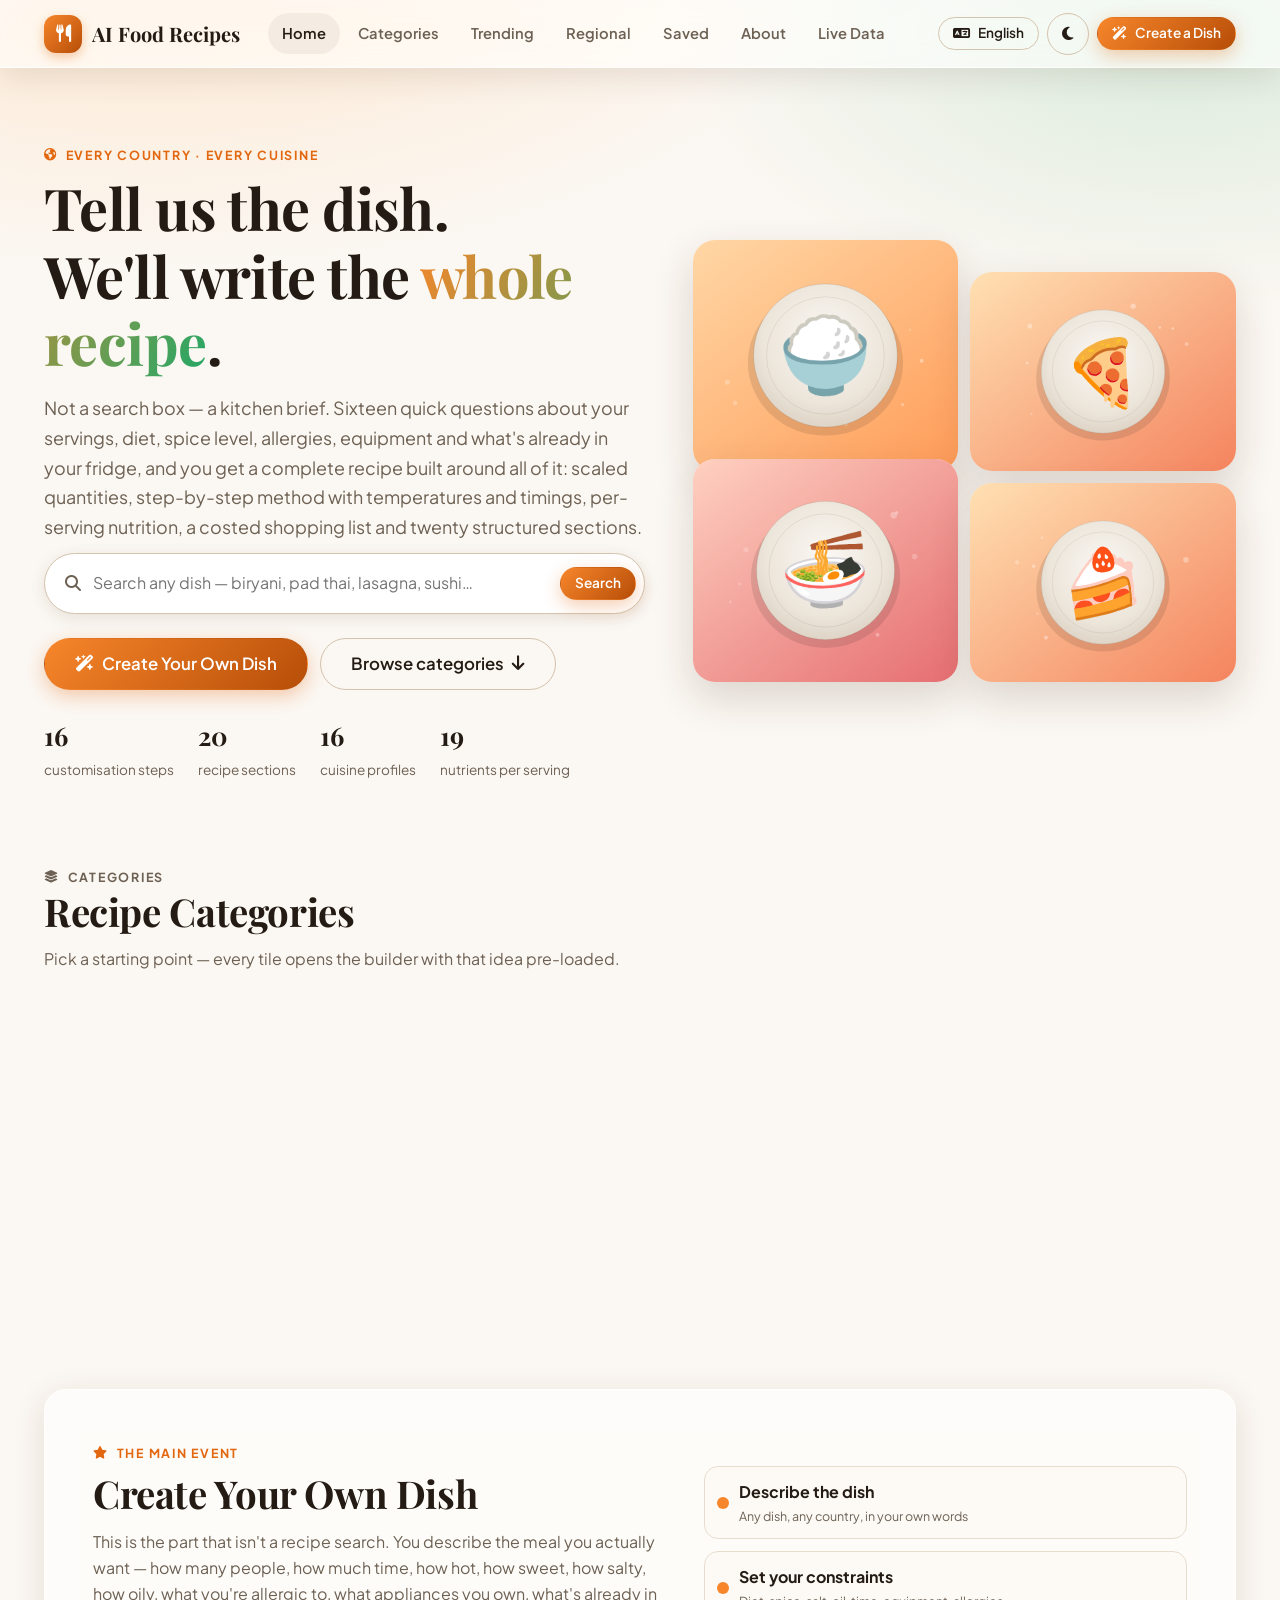
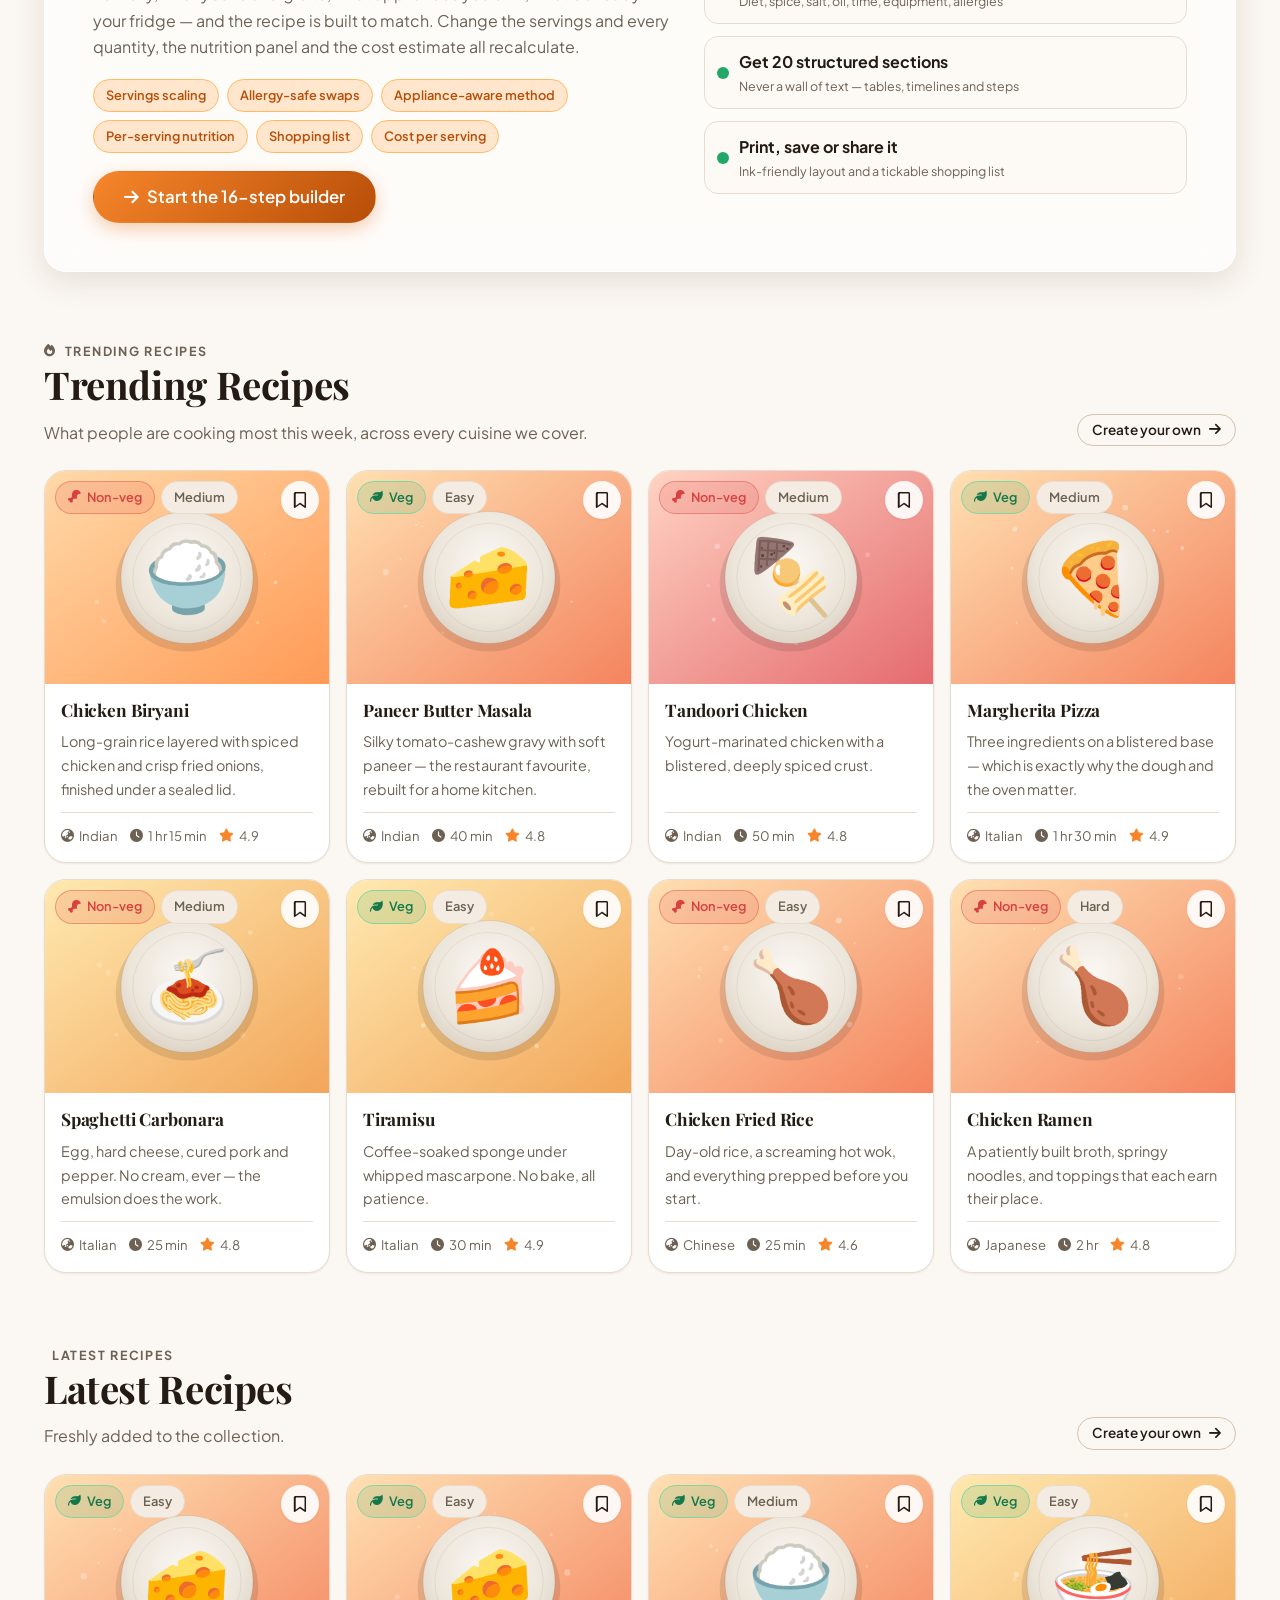
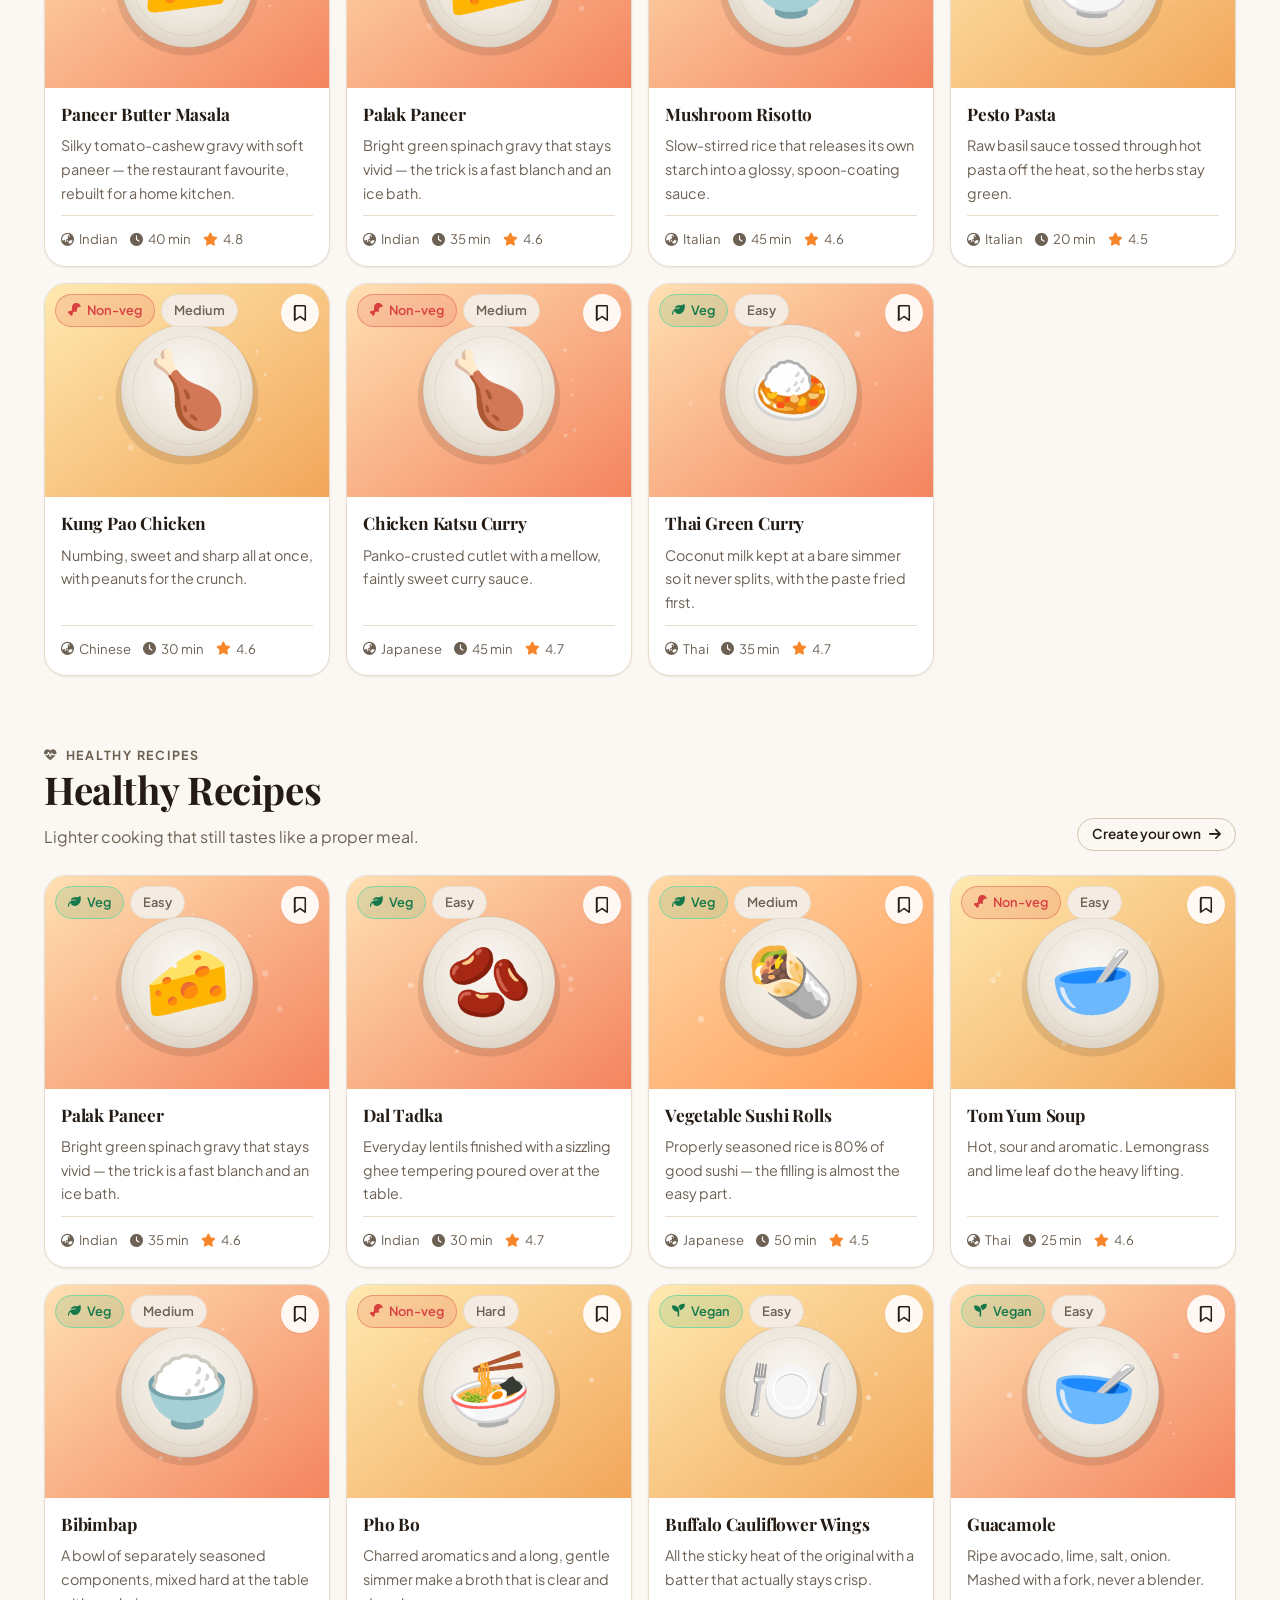
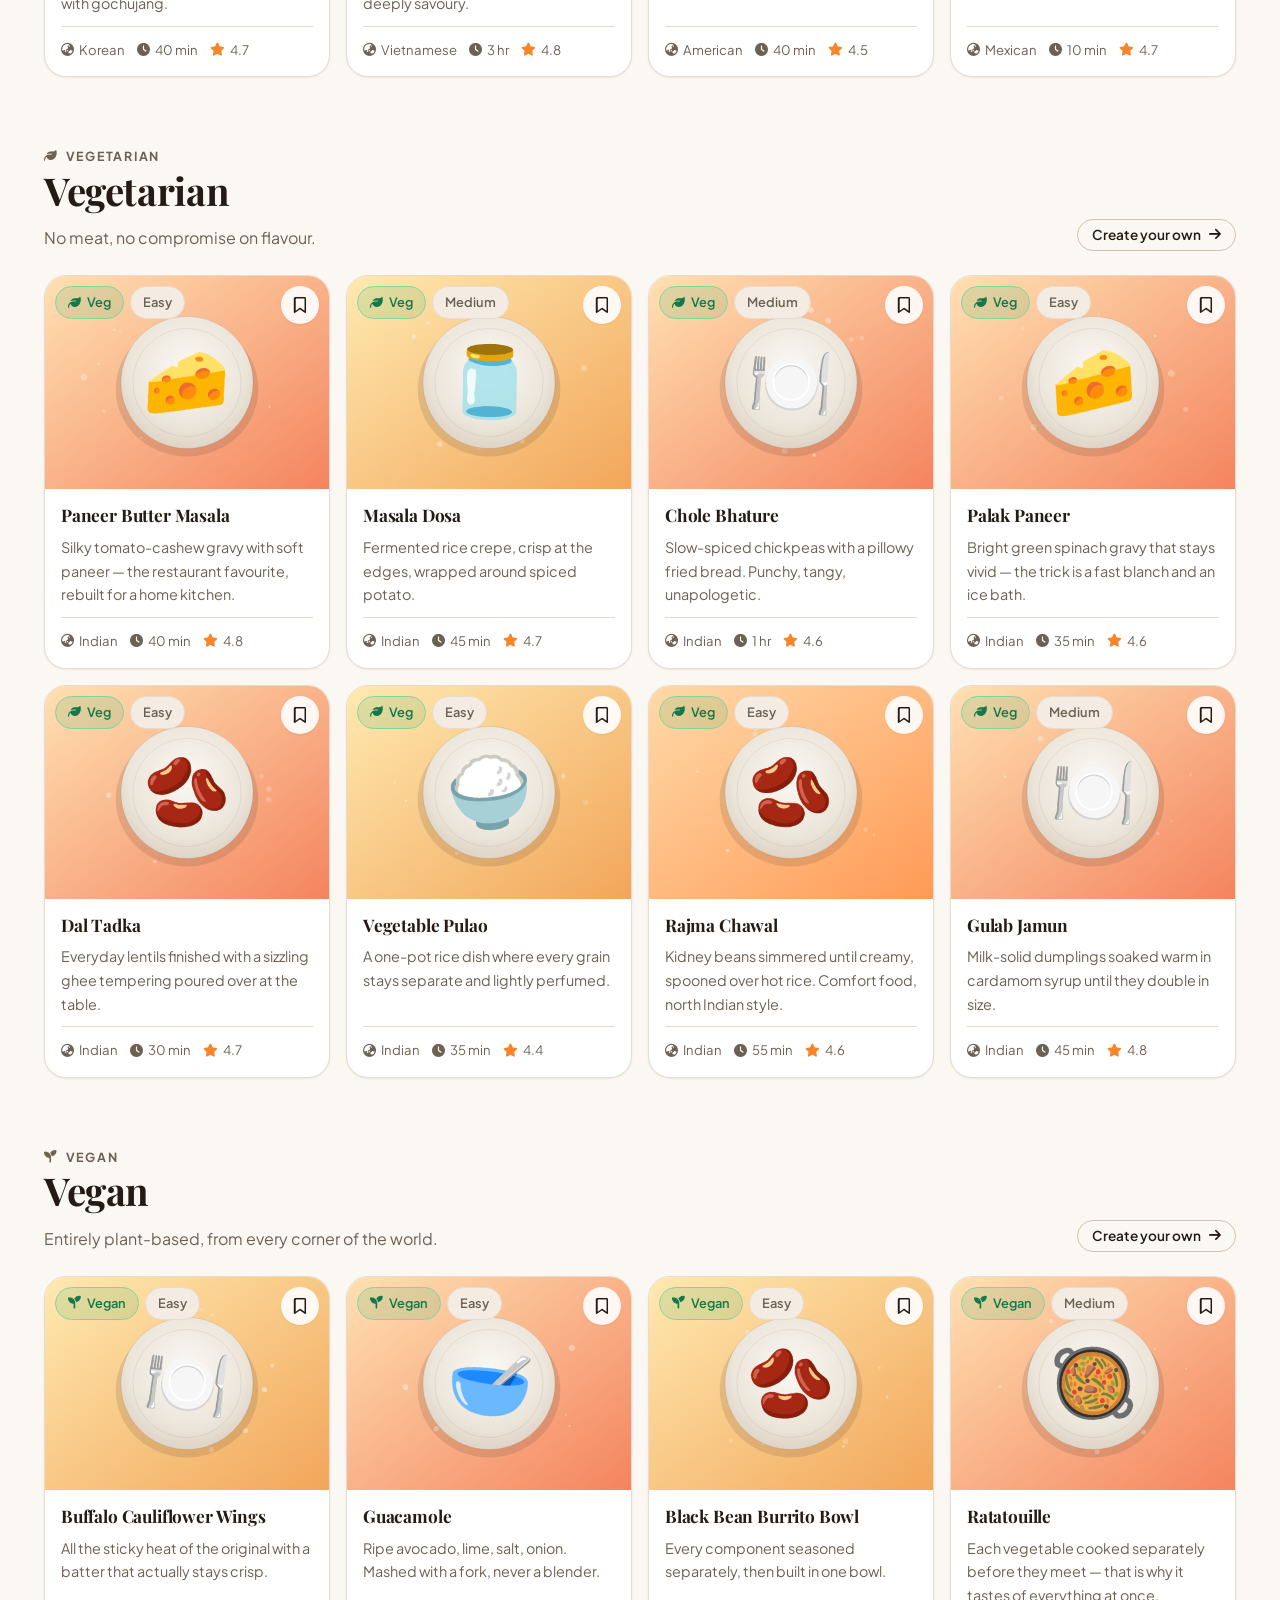
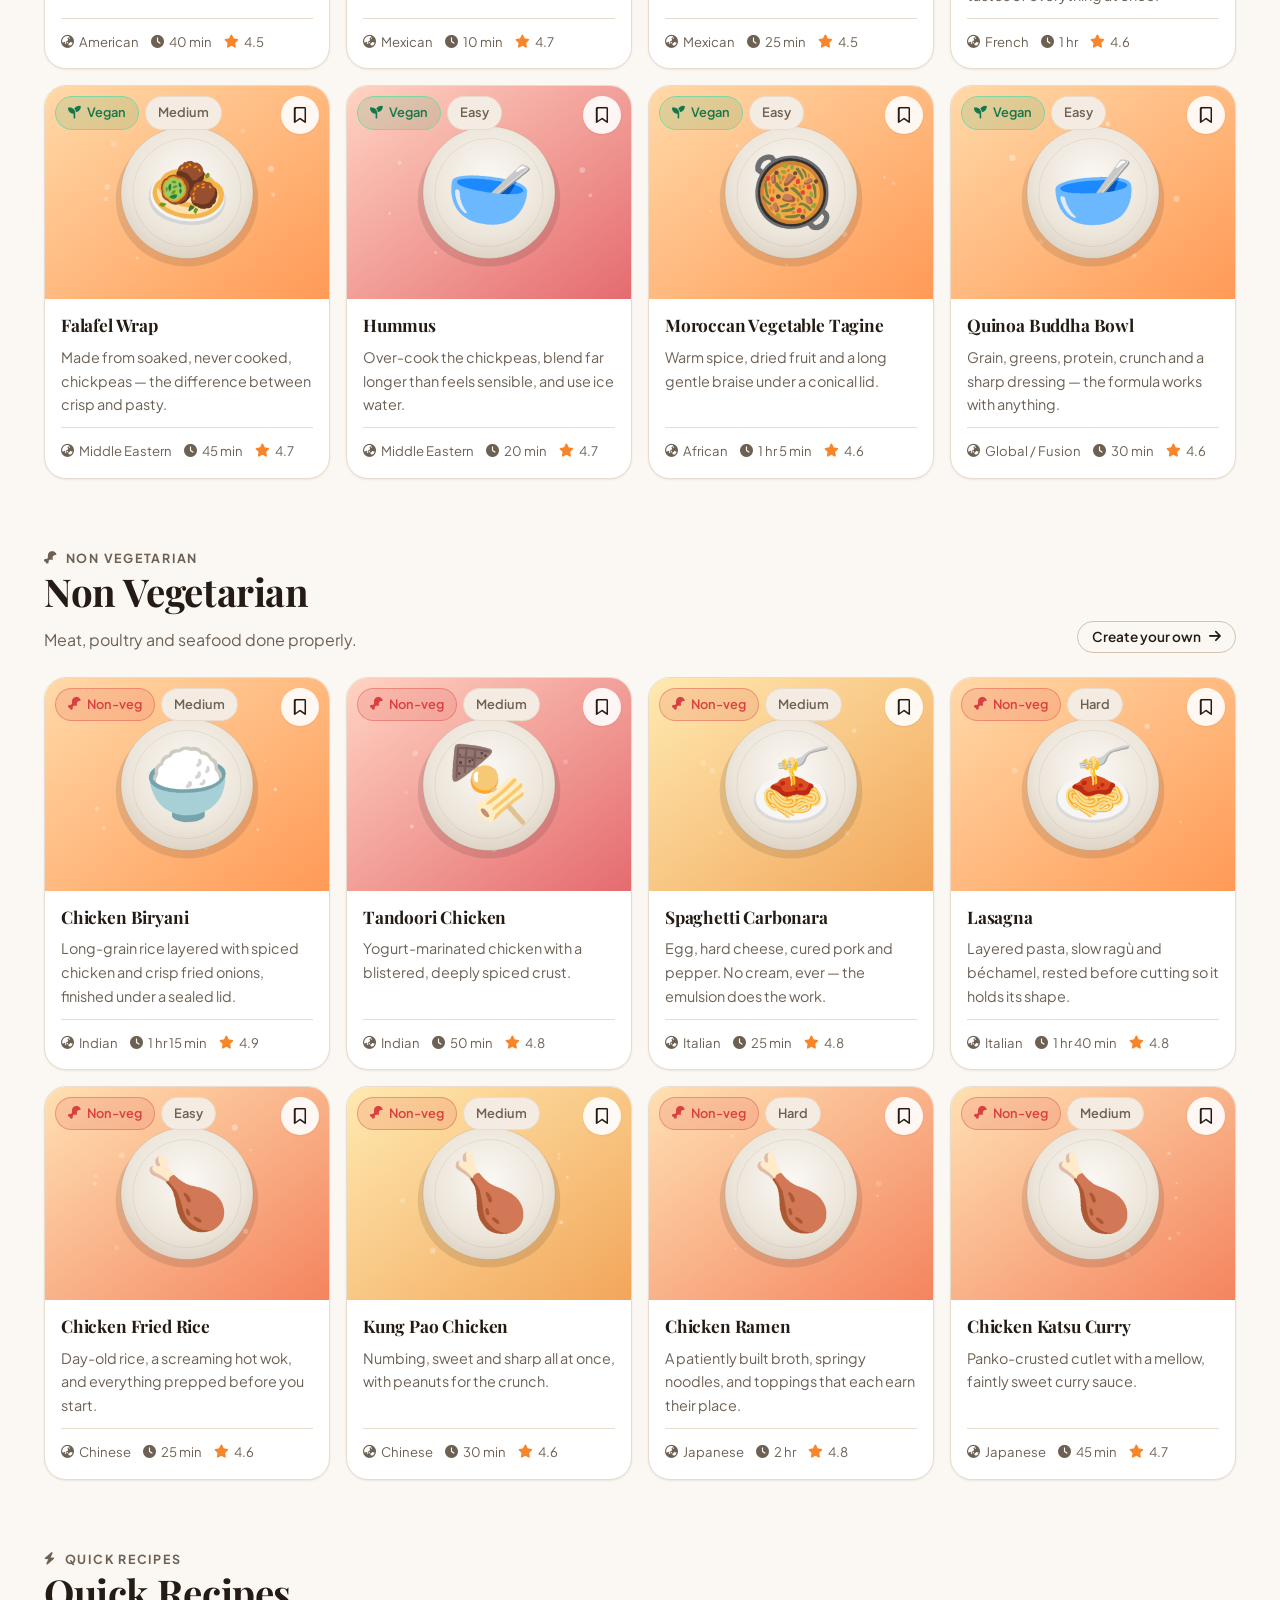
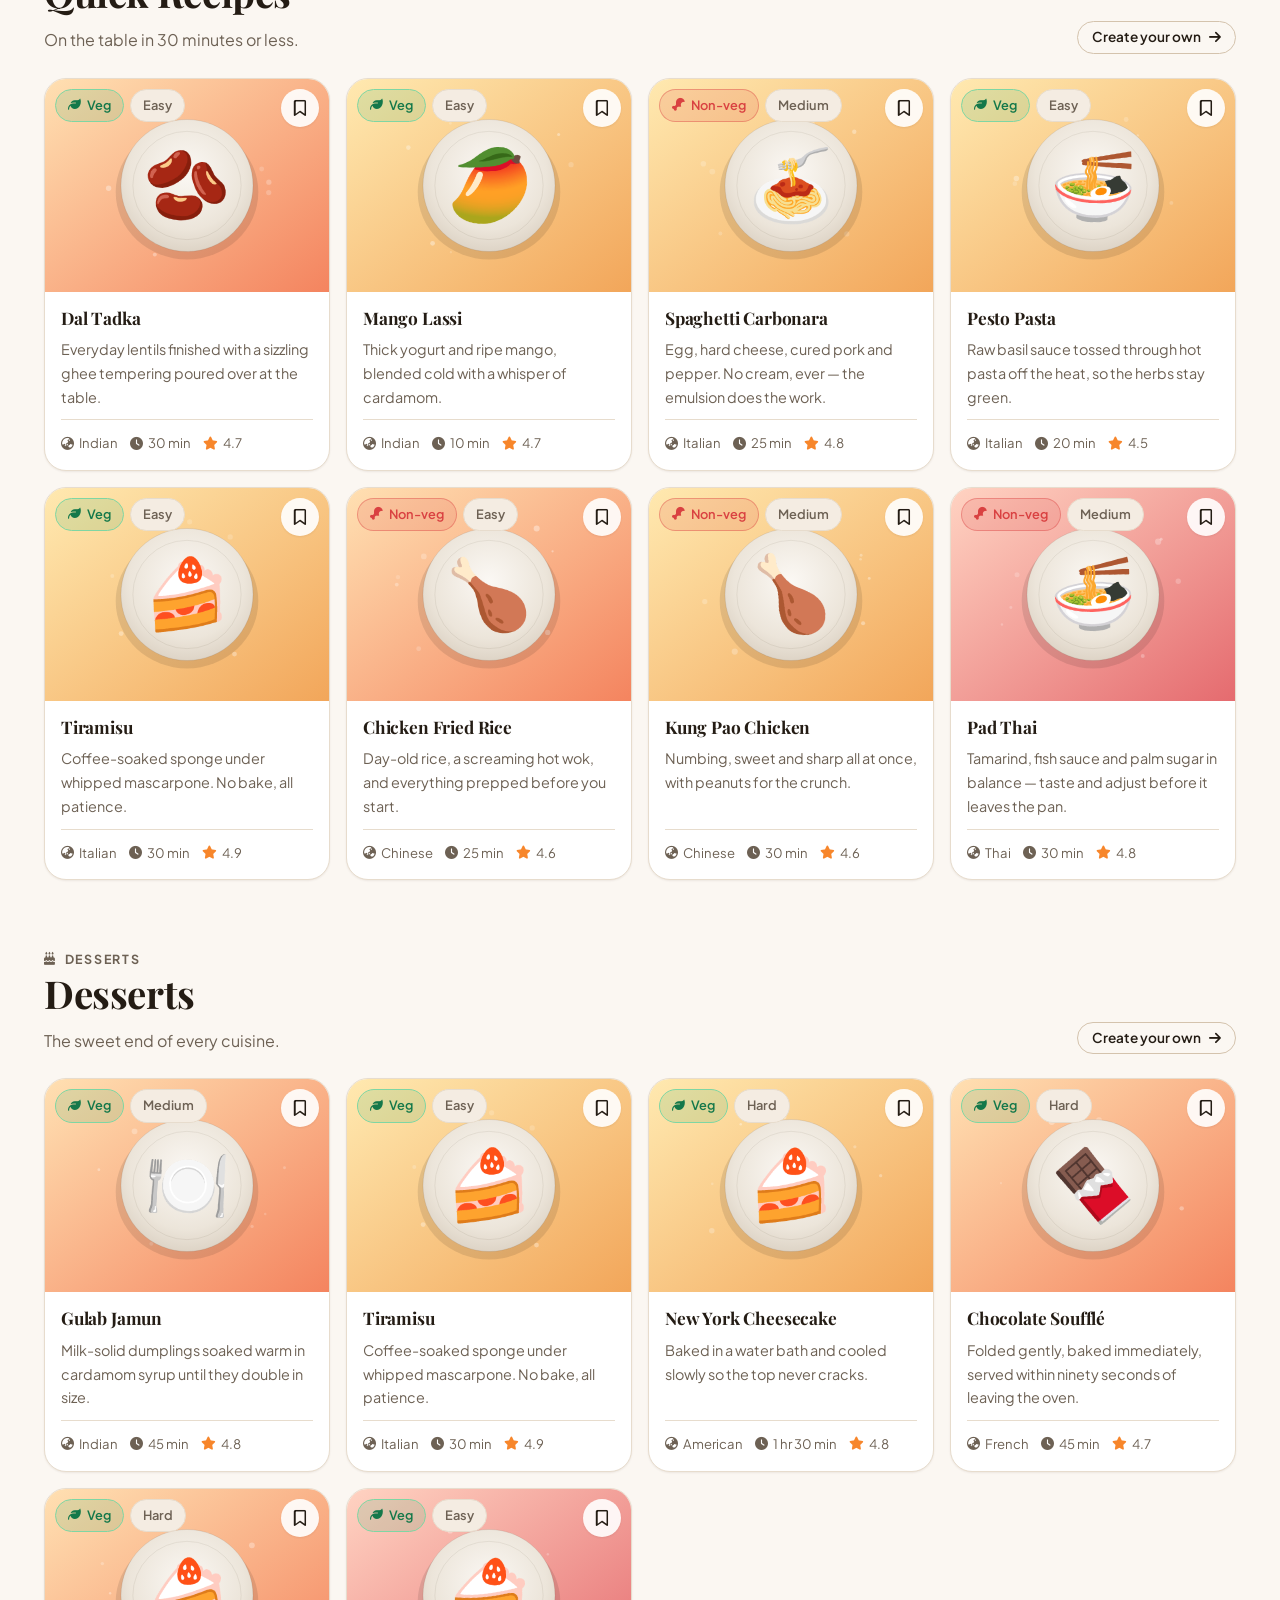
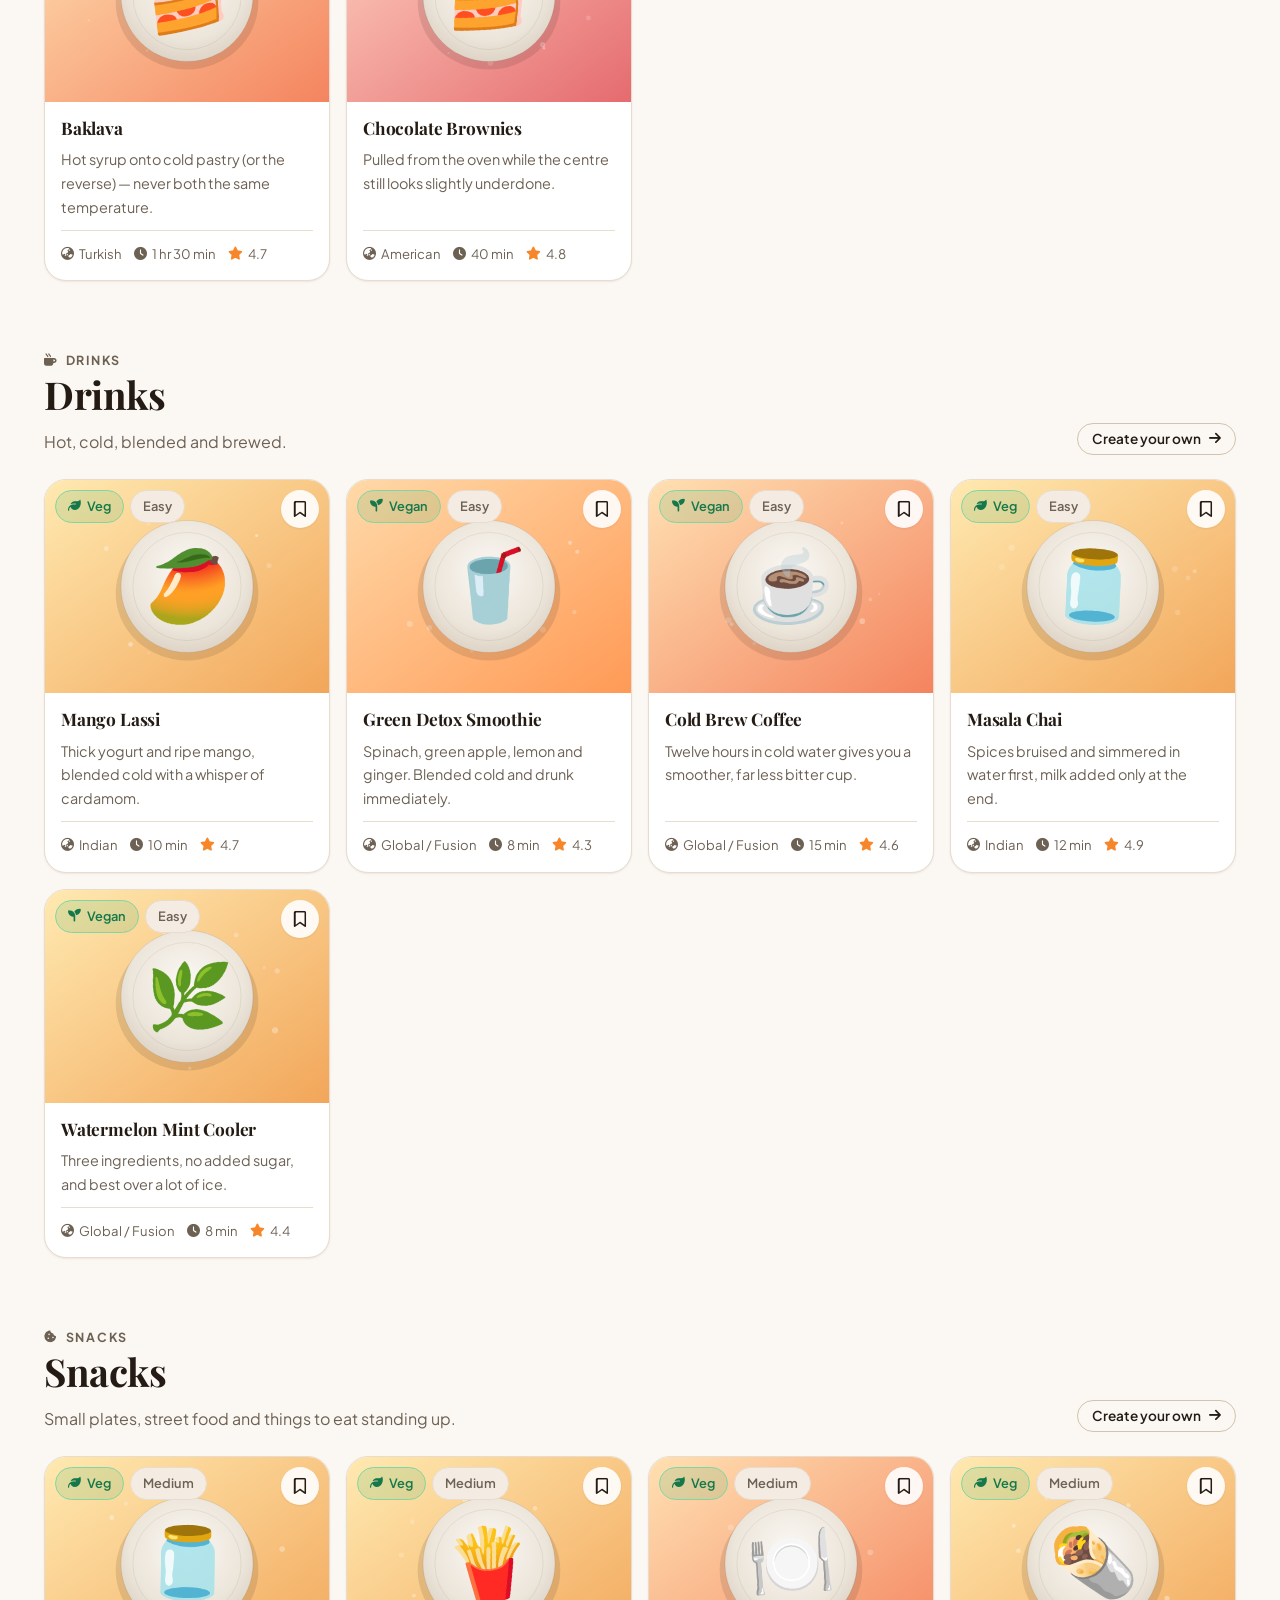
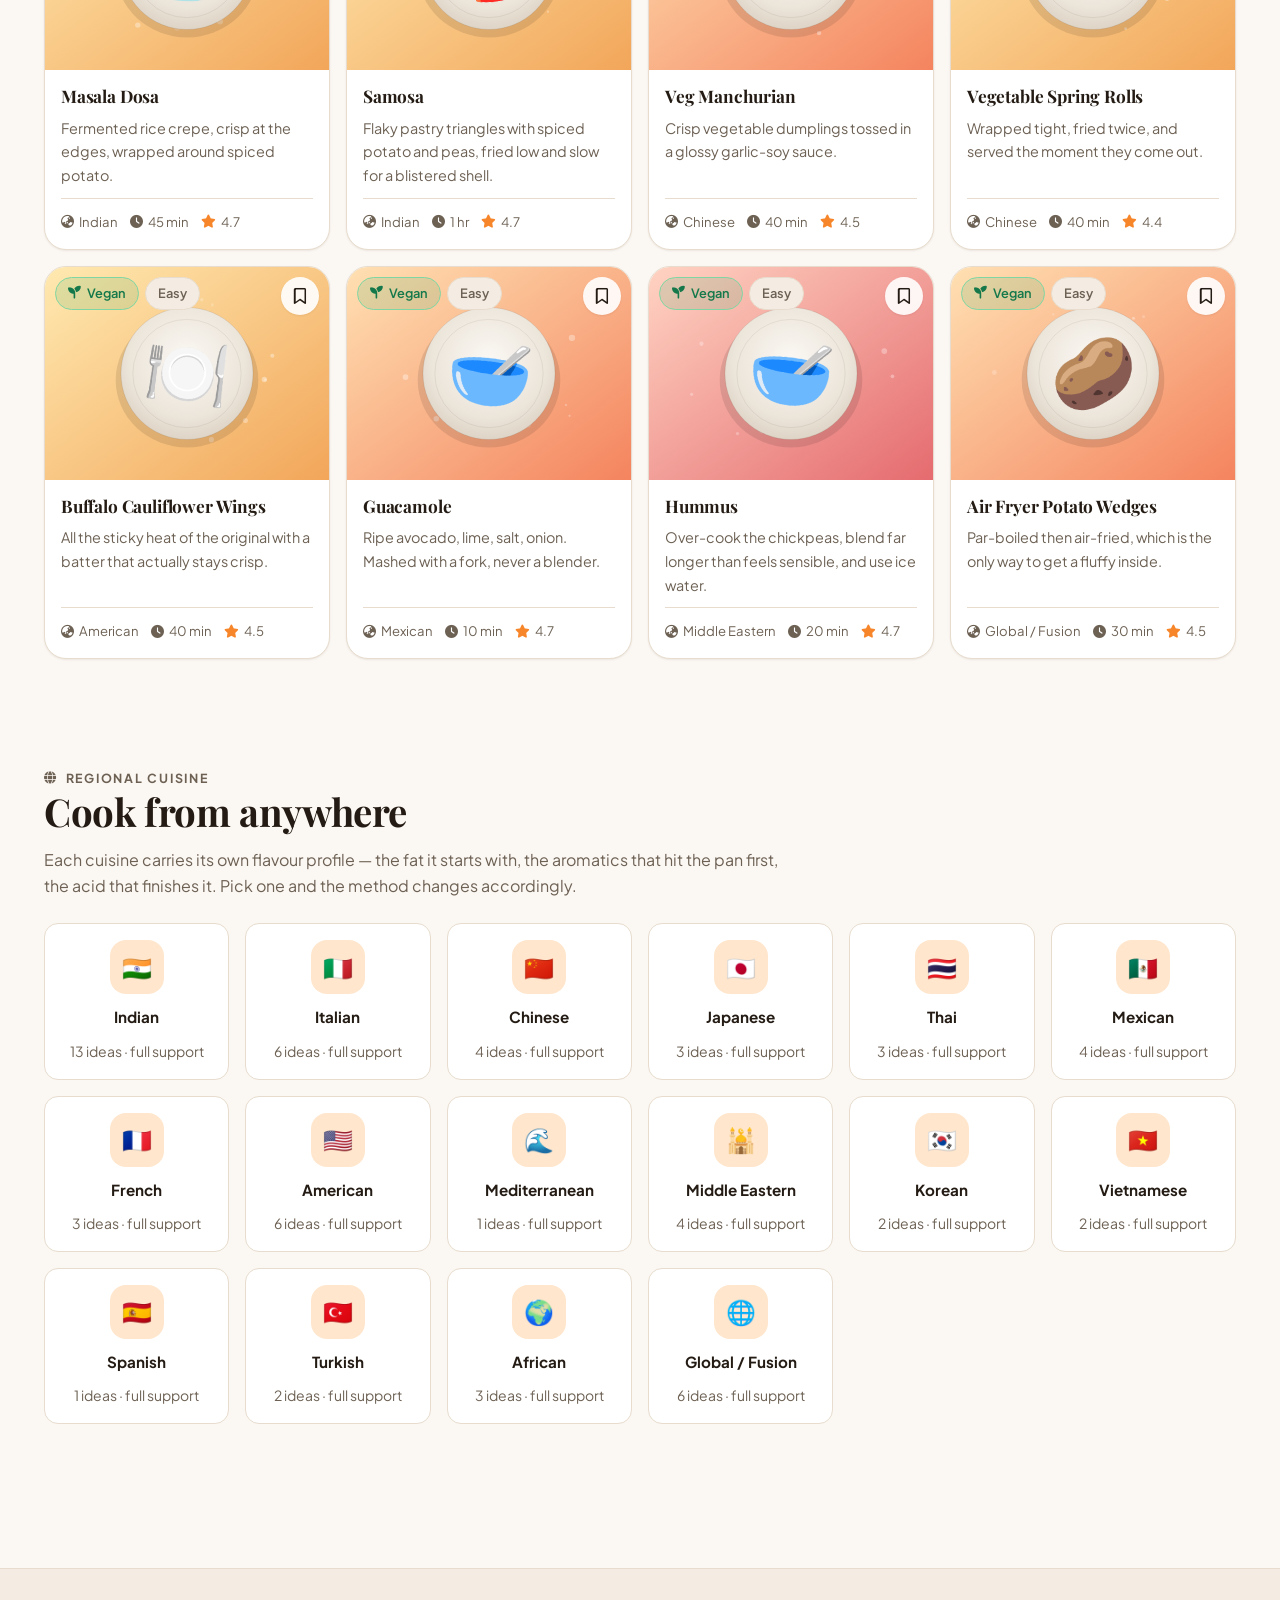
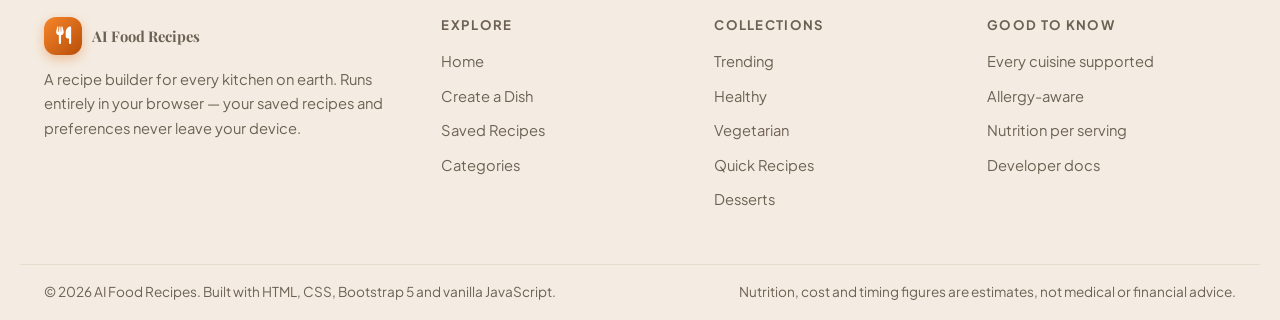
==== commit de2bb594: "Add a universal LLM connector and an About page Connect Live Data previously offered one fixed card " ====
--- a/ai-food-recipes/index.html
+++ b/ai-food-recipes/index.html
@@ -73,6 +73,7 @@
         <a class="afr-nav__link" href="#cat-trending" data-i18n="nav.trending">Trending</a>
         <a class="afr-nav__link" href="#regional" data-i18n="nav.regional">Regional</a>
         <a class="afr-nav__link" href="saved.html" data-i18n="nav.saved">Saved</a>
+        <a class="afr-nav__link" href="about.html" data-i18n="nav.about">About</a>
         <a class="afr-nav__link" href="setup.html" data-i18n="nav.setup">Live Data</a>
       </nav>
 
@@ -268,7 +269,10 @@
   <script src="assets/js/data/languages.js"></script>
   <script src="assets/js/core/i18n.js"></script>
   <!-- Services that data files depend on -->
+  <script src="assets/js/providers/photo-providers.js"></script>
+  <script src="assets/js/services/produce-art.js"></script>
   <script src="assets/js/services/image-service.js"></script>
+  <script src="assets/js/services/card-photos.js"></script>
   <!-- Knowledge base -->
   <script src="assets/js/data/ingredients.js"></script>
   <script src="assets/js/data/cuisines.js"></script>
--- a/ai-food-recipes/assets/css/components.css
+++ b/ai-food-recipes/assets/css/components.css
@@ -785,6 +785,49 @@
 }
 .afr-banner i { color: var(--afr-info); margin-top: 3px; }
 
+/* A card photograph arriving over its drawn placeholder. Fading rather than
+   swapping keeps a long scroll calm — 74 cards popping would be a flicker
+   storm. */
+.afr-card__img--photo { animation: afr-photo-in 320ms ease both; }
+@keyframes afr-photo-in { from { opacity: 0.35; } to { opacity: 1; } }
+@media (prefers-reduced-motion: reduce) { .afr-card__img--photo { animation: none; } }
+
+/* Ingredient thumbnails. Big enough that the produce illustration reads as a
+   picture of the thing rather than a placeholder icon, and sized so a real
+   photograph — when one is available — fills the same frame cleanly. */
+/* Qualified with the table and the tag on purpose: `.afr-table img` above is
+   (0,1,1) and would otherwise outrank a lone class however far down it sits. */
+/* The image column is auto-sized, and the global `img { max-width: 100% }`
+   shrinks the thumbnail to whatever width the column happened to take. Give
+   the column a size and opt this image out of the global clamp. */
+.afr-table td:first-child { width: 84px; }
+
+.afr-table img.afr-ing-img,
+img.afr-ing-img {
+  width: 68px; height: 68px;
+  max-width: none;
+  border-radius: 14px;
+  object-fit: cover;
+  display: block;
+  background: var(--afr-bg-alt);
+  box-shadow: 0 1px 3px rgba(60, 40, 20, 0.14);
+  transition: transform var(--afr-t-fast, 140ms) ease;
+}
+.afr-table tbody tr:hover .afr-ing-img { transform: scale(1.06); }
+@media (max-width: 720px) { .afr-ing-img { width: 56px; height: 56px; } }
+@media (prefers-reduced-motion: reduce) { .afr-ing-img { transition: none; } }
+
+/* Used when the app does not know the dish it was asked for. Deliberately
+   louder than an informational banner: the reader has to register this before
+   they read the recipe as an answer. */
+.afr-banner--strong {
+  background: rgba(217, 147, 33, 0.12);
+  border-color: rgba(217, 147, 33, 0.45);
+  border-left-width: 4px;
+  font-size: 0.95rem;
+}
+.afr-banner--strong i { color: var(--afr-warn, #d99321); }
+
 /* Toasts */
 .afr-toasts { position: fixed; right: 16px; bottom: 16px; z-index: 1200; display: flex; flex-direction: column; gap: 10px; max-width: min(360px, calc(100vw - 32px)); }
 .afr-toast {
@@ -876,3 +919,50 @@
 [dir="rtl"] .afr-toasts { right: auto; left: 16px; }
 [dir="rtl"] .afr-note { border-left: 0; border-right: 3px solid currentColor; }
 @media (max-width: 560px) { [dir="rtl"] .afr-step { padding-right: 0; } }
+
+/* ---- Bring-your-own-model panel (Live Data) ---------------------------- */
+.afr-llm__grid {
+  display: grid; gap: var(--afr-space-4);
+  grid-template-columns: repeat(auto-fit, minmax(min(260px, 100%), 1fr));
+  margin-top: var(--afr-space-4);
+}
+/* Scoped to the panel on purpose: .afr-field is shared with the wizard and the
+   key cards, and they want the stacked block layout they already have. */
+.afr-llm__grid .afr-field { display: flex; flex-direction: column; gap: 6px; min-width: 0; margin-bottom: 0; }
+.afr-llm__grid .afr-field > span { font-size: .82rem; font-weight: 700; color: var(--afr-text-muted); margin-bottom: 0; }
+.afr-llm__model { display: flex; gap: 8px; align-items: center; min-width: 0; }
+.afr-llm__model select { flex: 1; min-width: 0; }
+.afr-llm__note { font-size: .88rem; color: var(--afr-text-muted); margin: var(--afr-space-4) 0 0; }
+
+.afr-llm__out {
+  margin-top: var(--afr-space-4); padding: 14px 16px;
+  border-radius: var(--afr-radius); border: 1px solid var(--afr-border);
+  background: var(--afr-bg-alt); font-size: .84rem; line-height: 1.55;
+  white-space: pre-wrap; word-break: break-word; max-height: 340px; overflow: auto;
+}
+.afr-llm__out--ok   { border-color: rgba(60, 150, 90, .5);  background: rgba(60, 150, 90, .08); }
+.afr-llm__out--warn { border-color: rgba(217, 147, 33, .5); background: rgba(217, 147, 33, .08); }
+.afr-llm__out--err  { border-color: rgba(200, 60, 45, .5);  background: rgba(200, 60, 45, .08); }
+
+/* ---- About page -------------------------------------------------------- */
+.afr-about__head { display: flex; gap: 18px; align-items: flex-start; flex-wrap: wrap; }
+.afr-about__avatar {
+  flex: 0 0 auto; width: 68px; height: 68px; border-radius: 50%;
+  display: grid; place-items: center;
+  font-family: var(--afr-font-display); font-size: 1.5rem; font-weight: 700;
+  color: #fff; background: linear-gradient(135deg, var(--afr-brand-500), var(--afr-brand-700));
+  box-shadow: 0 4px 12px rgba(226, 103, 15, 0.35);
+}
+.afr-about__tagline { margin: 4px 0 0; color: var(--afr-text-muted); font-size: 1rem; }
+.afr-about__facts {
+  list-style: none; padding: 0; margin: 10px 0 0;
+  display: flex; flex-wrap: wrap; gap: 8px 18px;
+  font-size: .9rem; color: var(--afr-text-muted);
+}
+.afr-about__facts i { margin-right: 6px; color: var(--afr-brand-500); }
+.afr-about__links { display: flex; flex-wrap: wrap; gap: 10px; margin-top: 18px; }
+.afr-about__h2 { font-size: 1.15rem; margin: 28px 0 12px; }
+.afr-about__built { list-style: none; padding: 0; margin: 0 0 26px; display: grid; gap: 8px; }
+.afr-about__built li { color: var(--afr-text-muted); font-size: .94rem; }
+.afr-about__built i { color: var(--afr-accent-500); margin-right: 8px; }
+.afr-about__cta { display: flex; flex-wrap: wrap; gap: 12px; margin-top: 4px; }
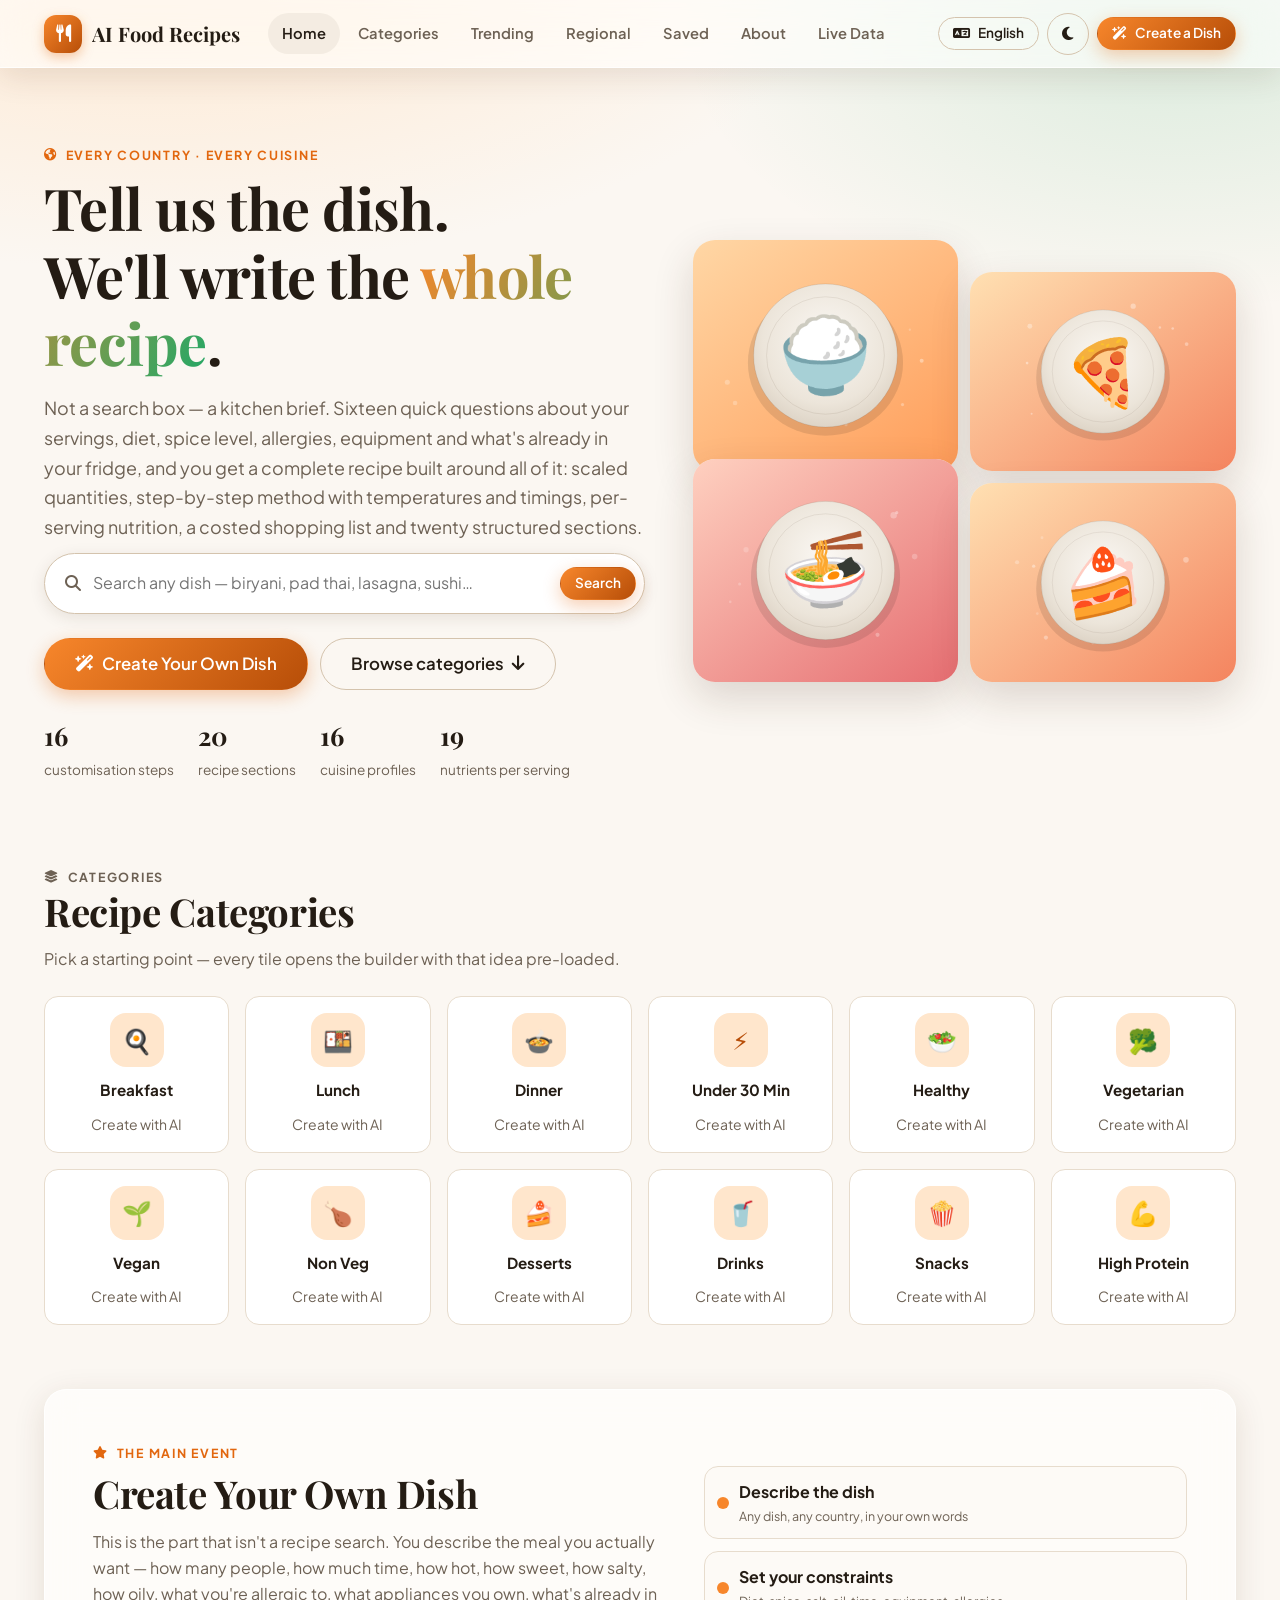
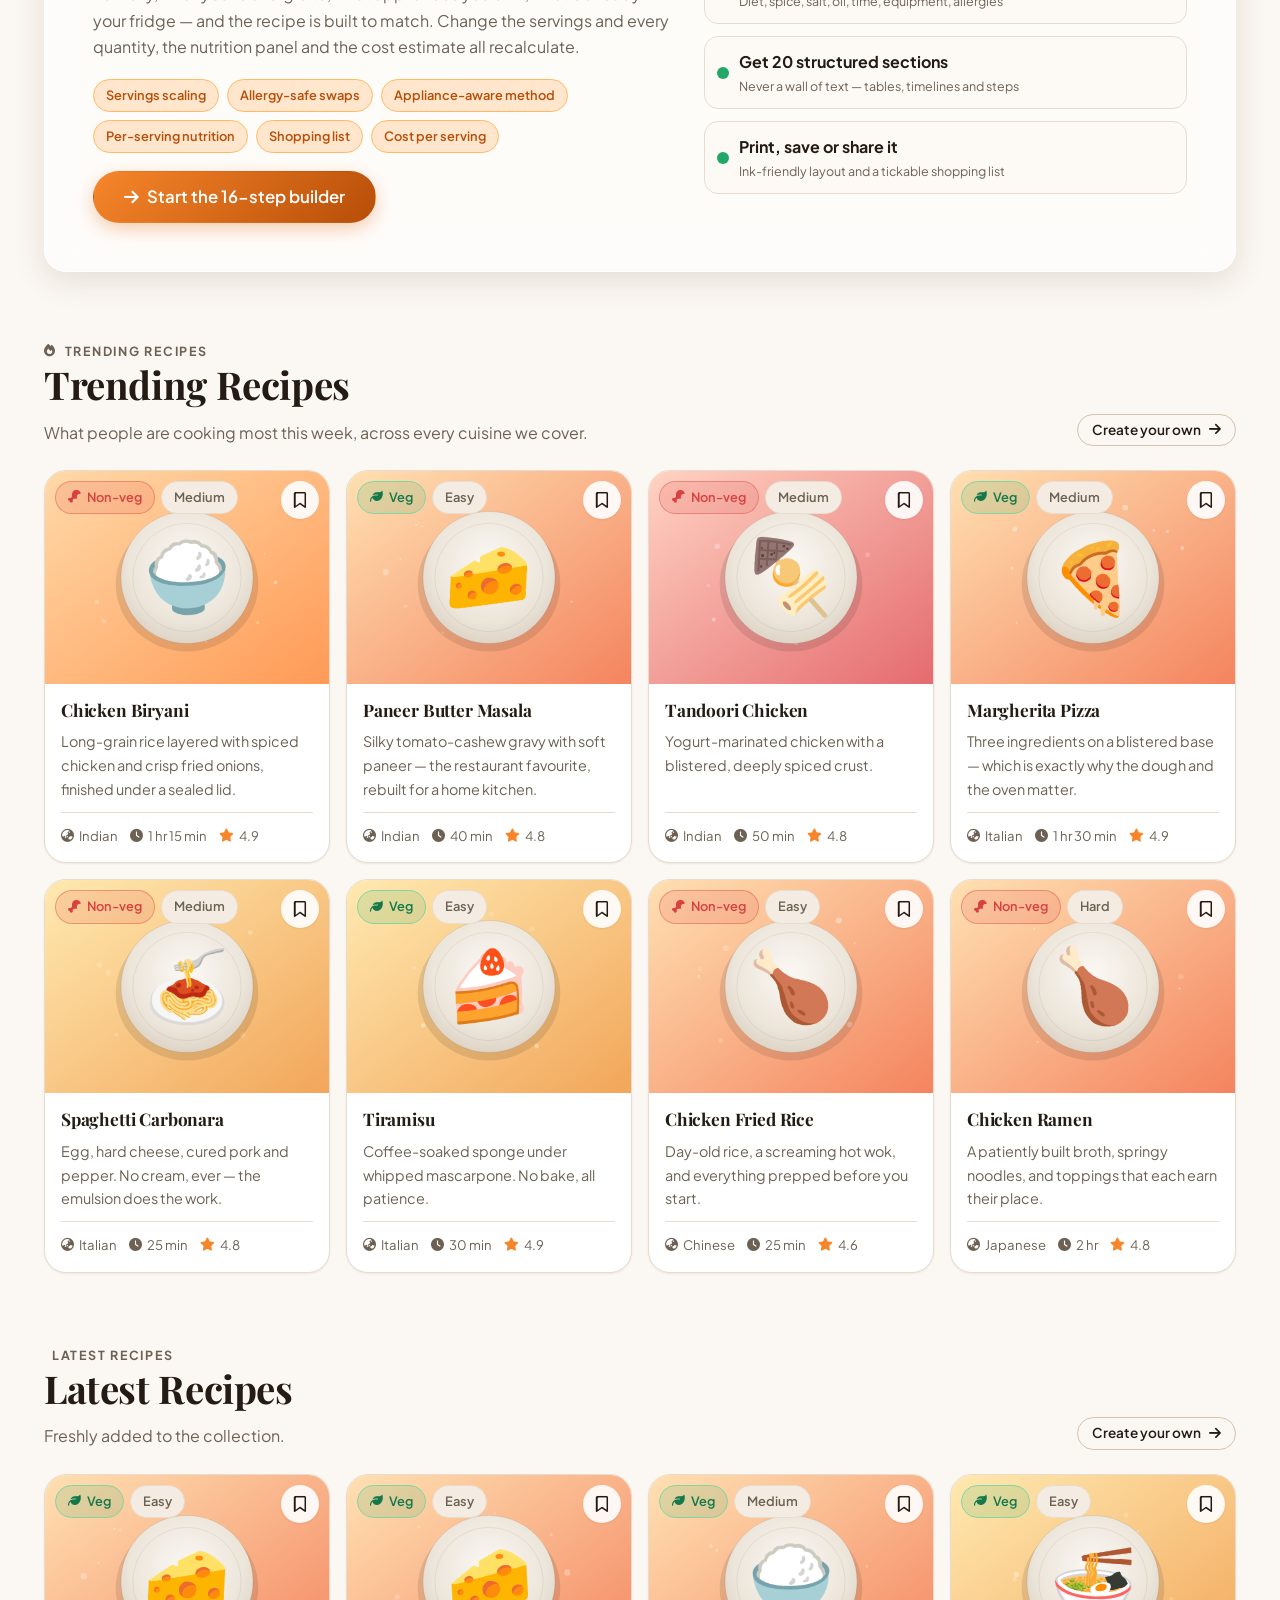
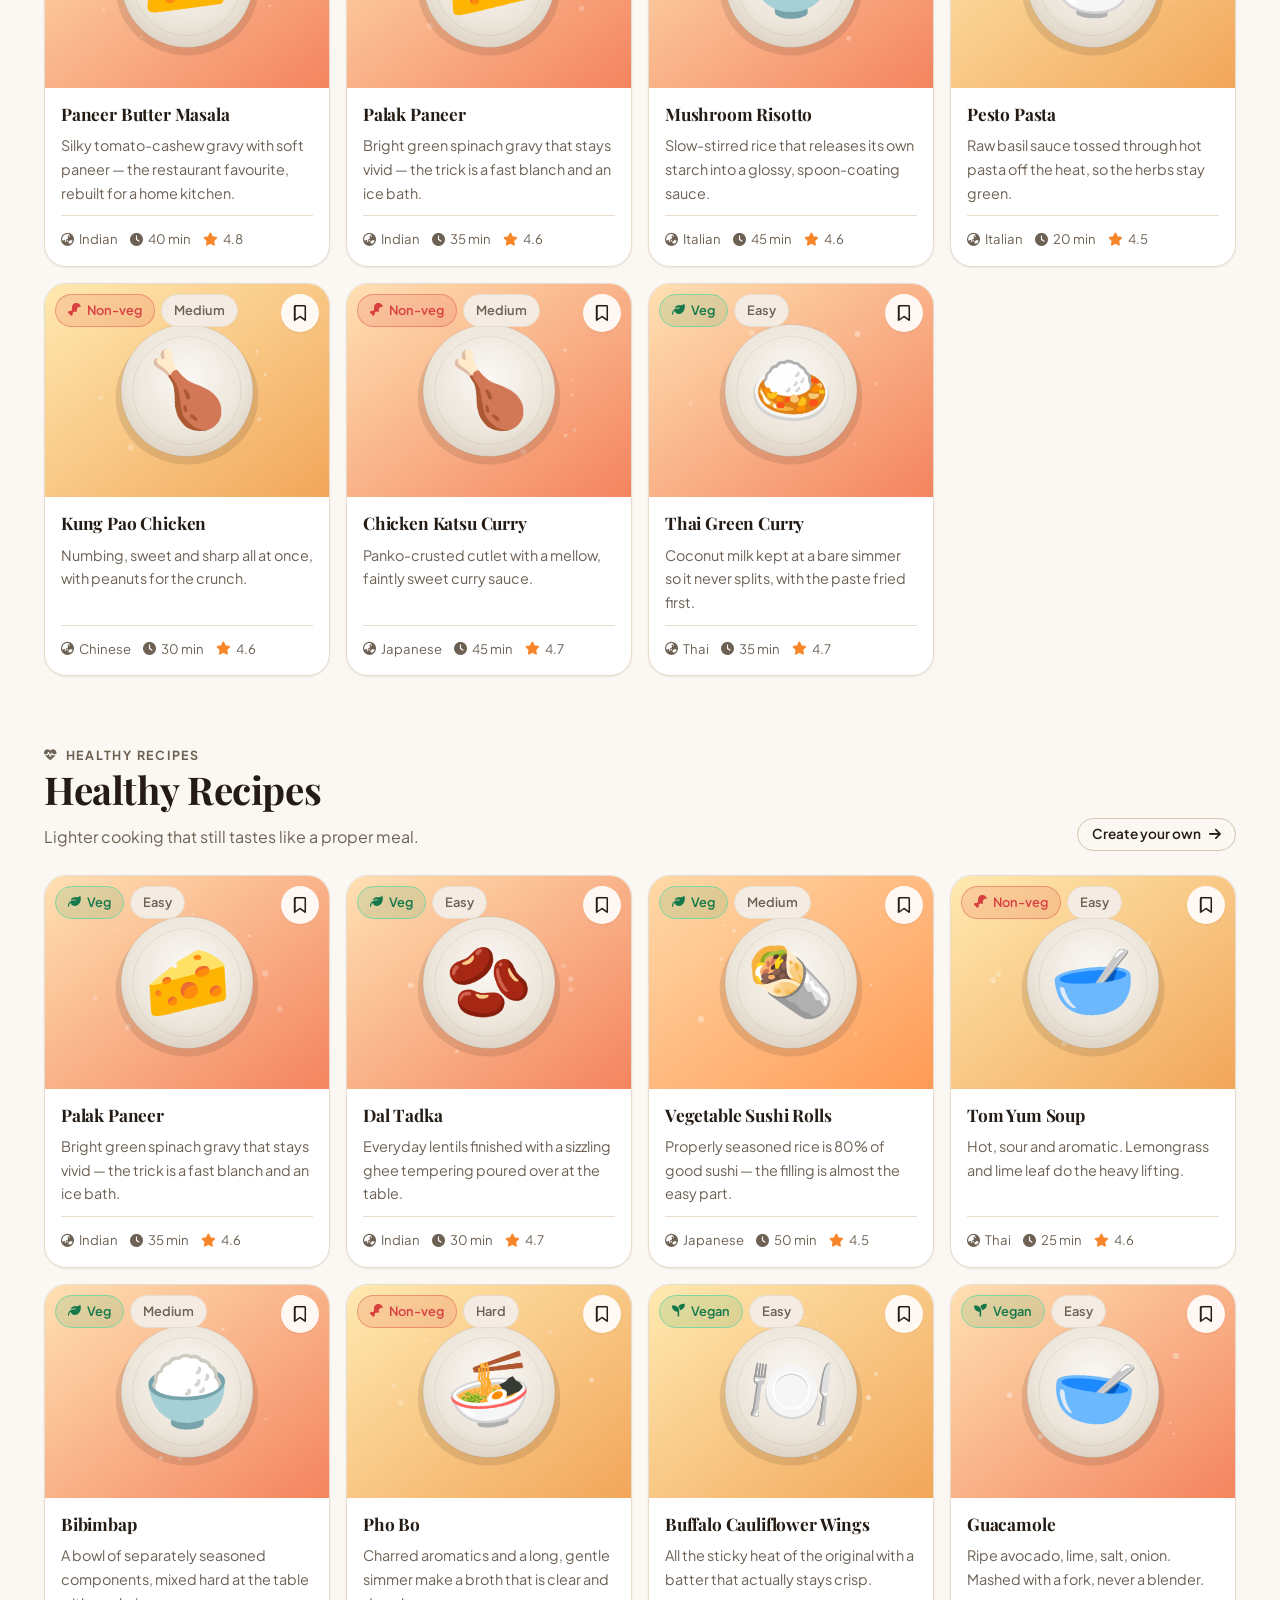
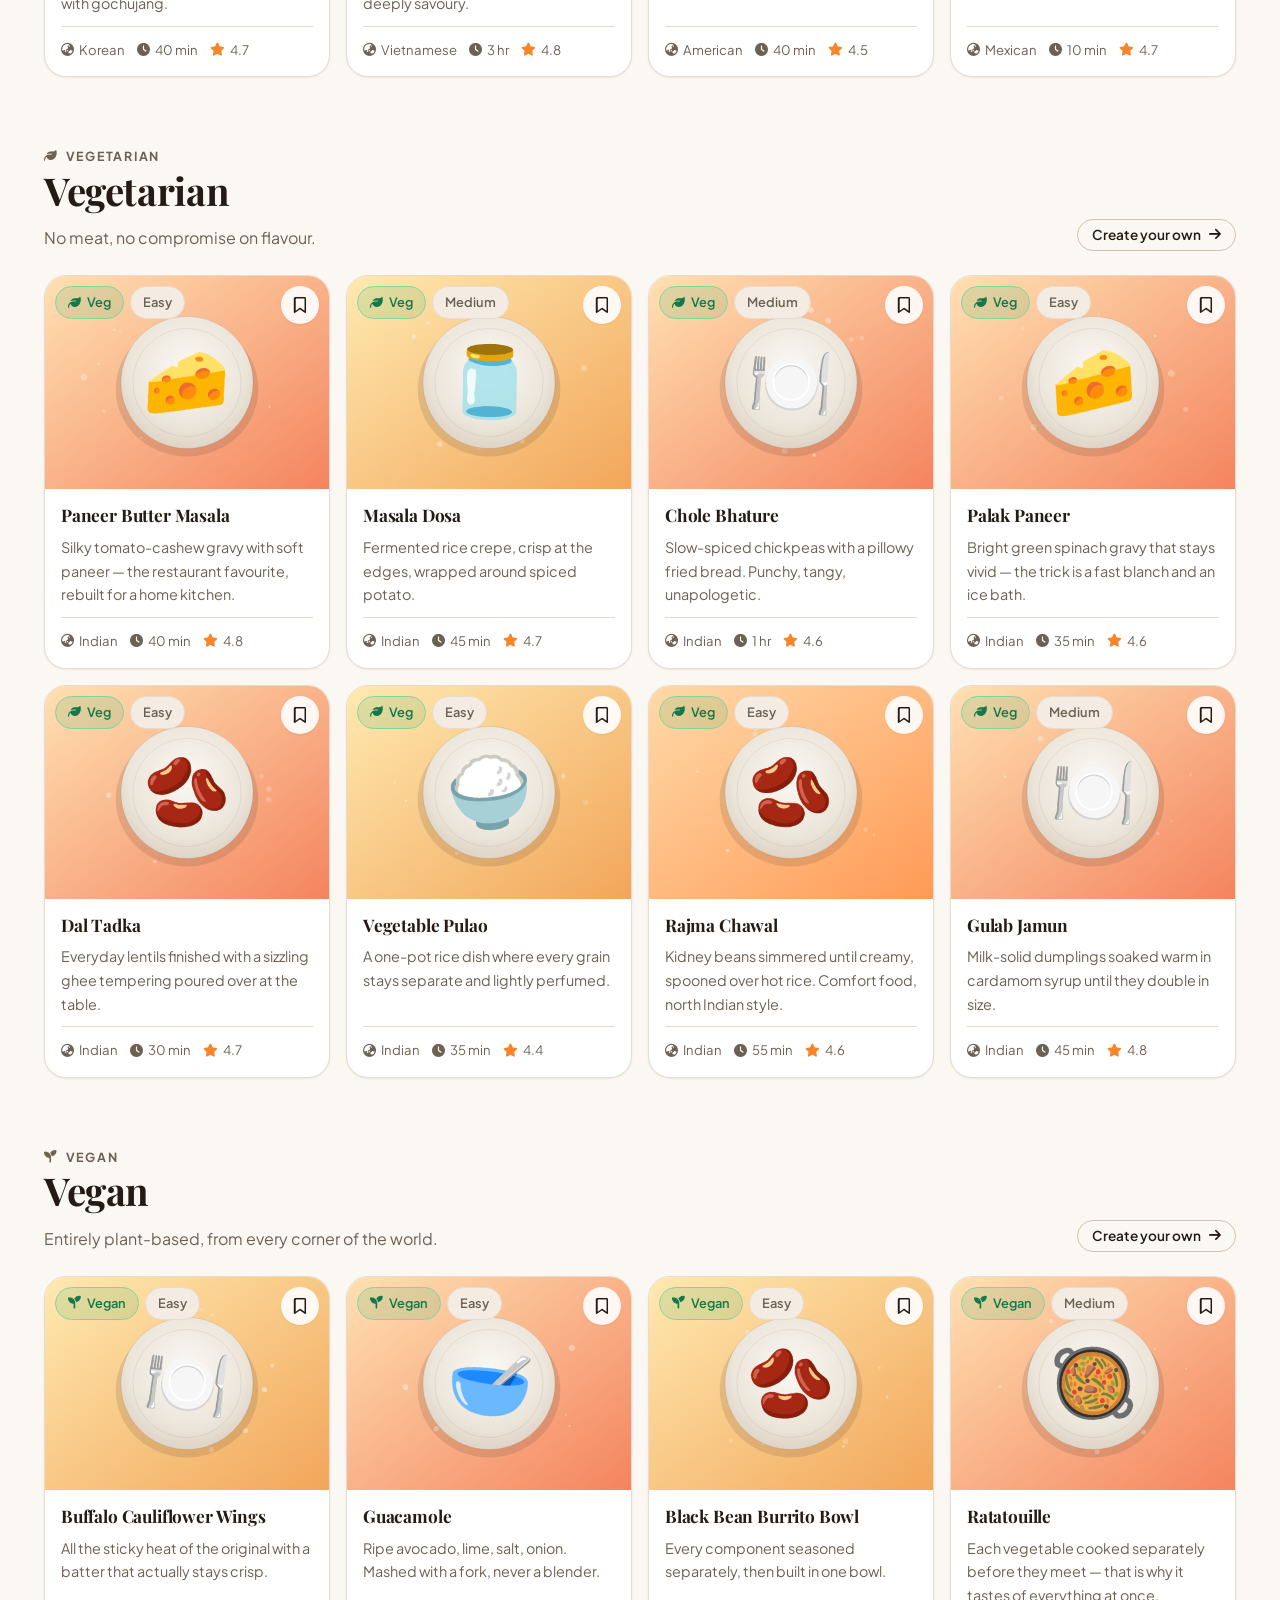
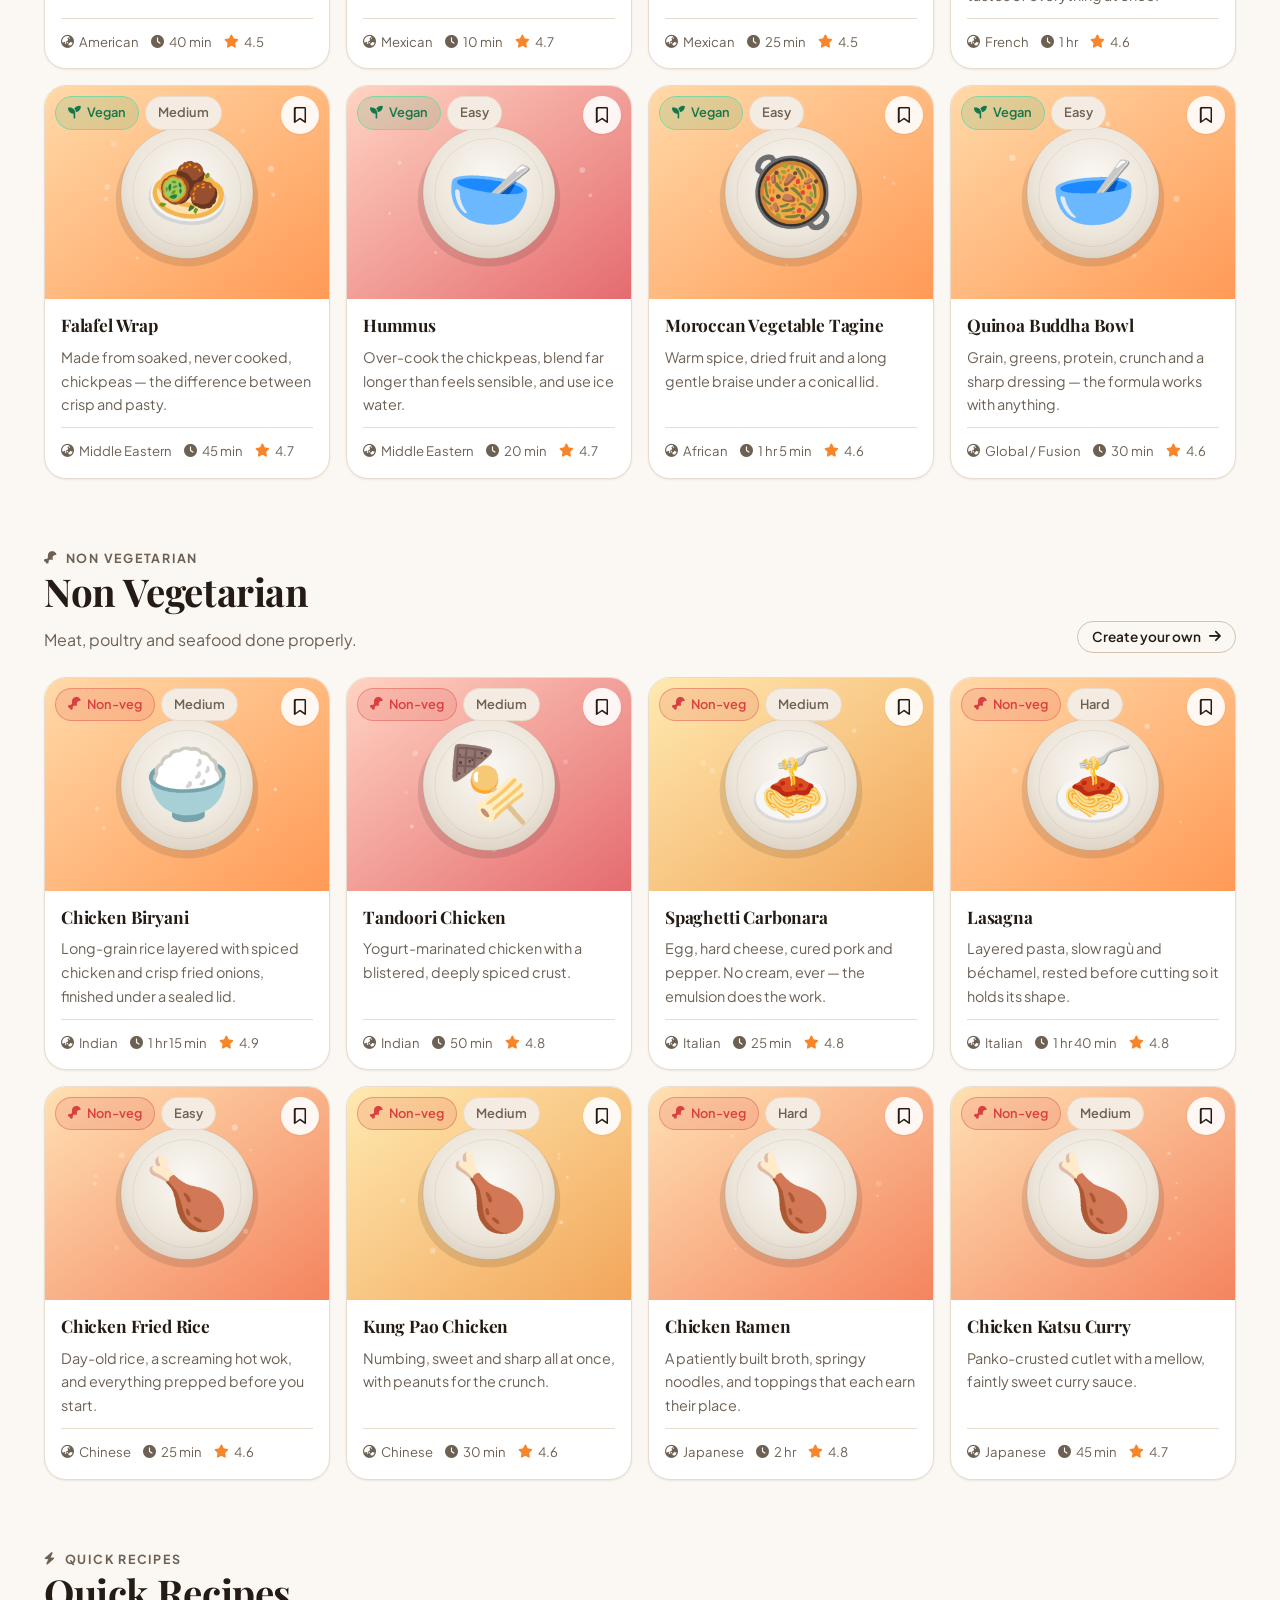
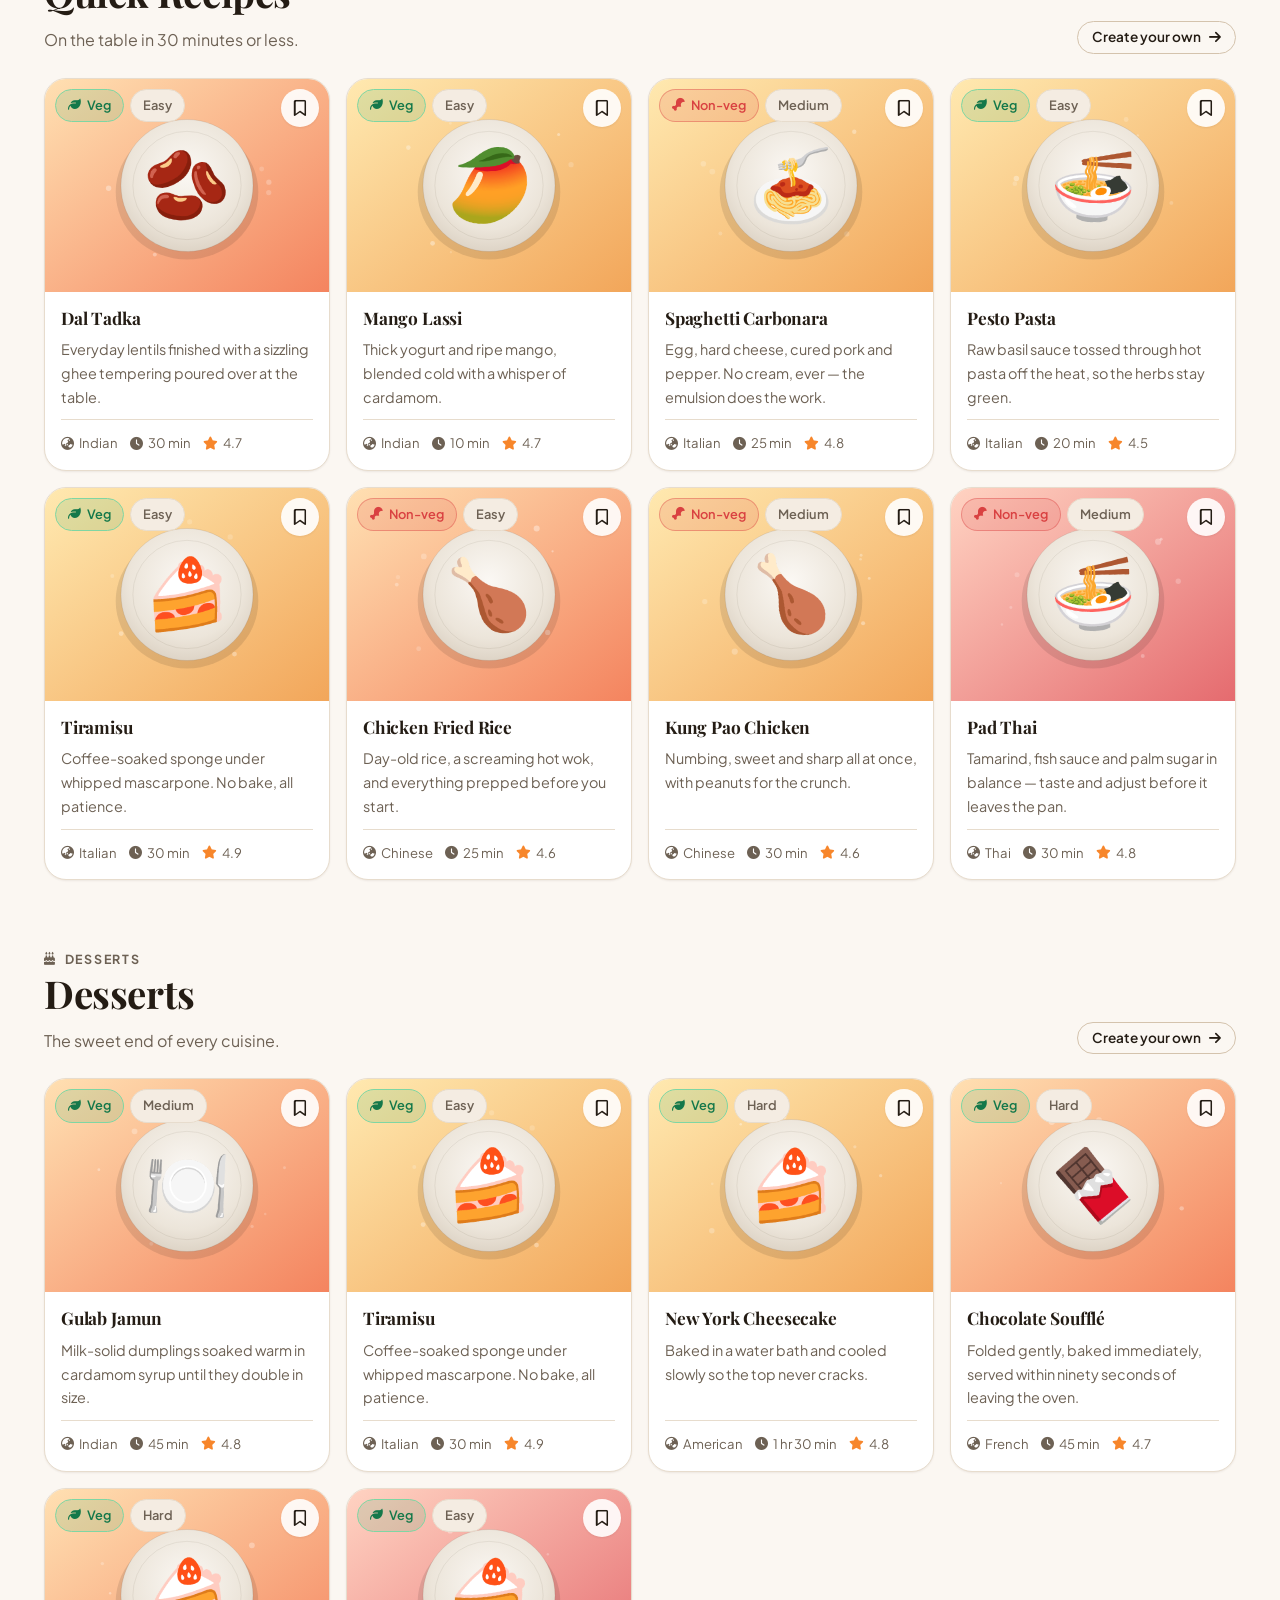
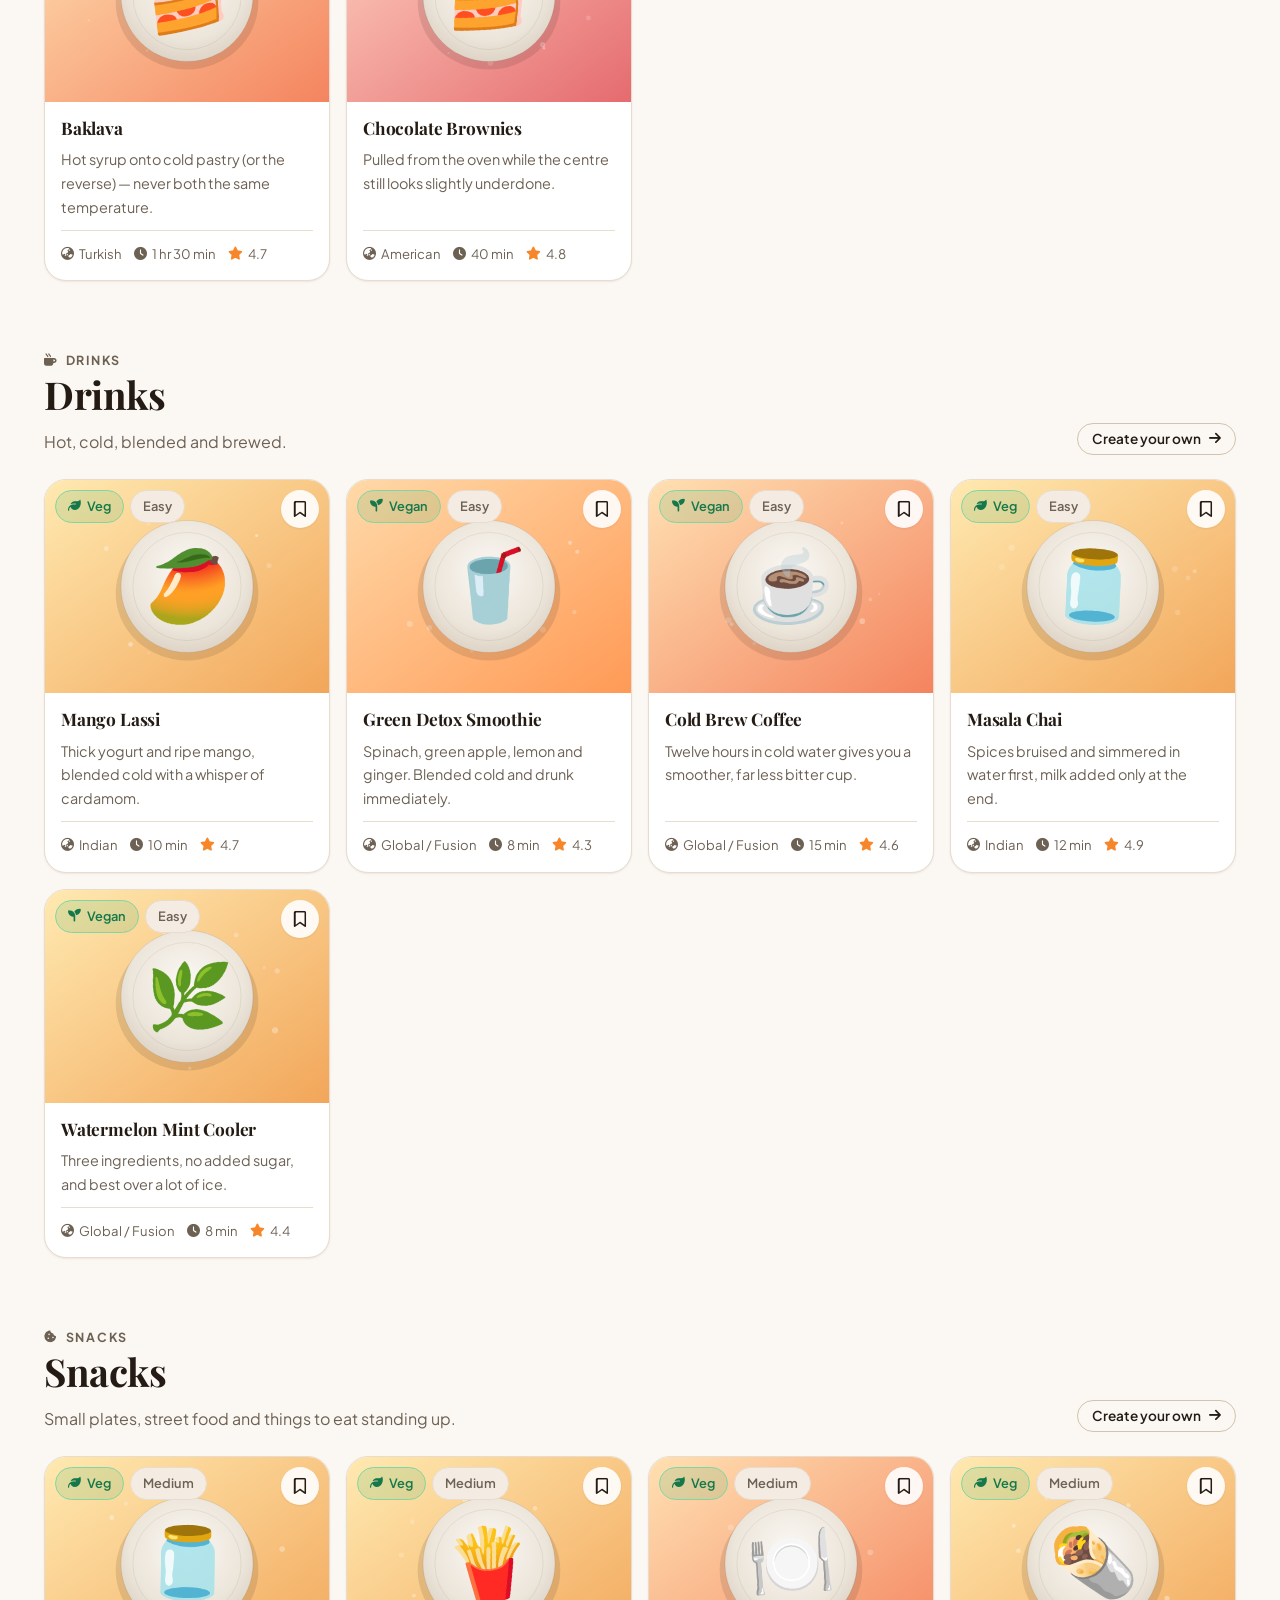
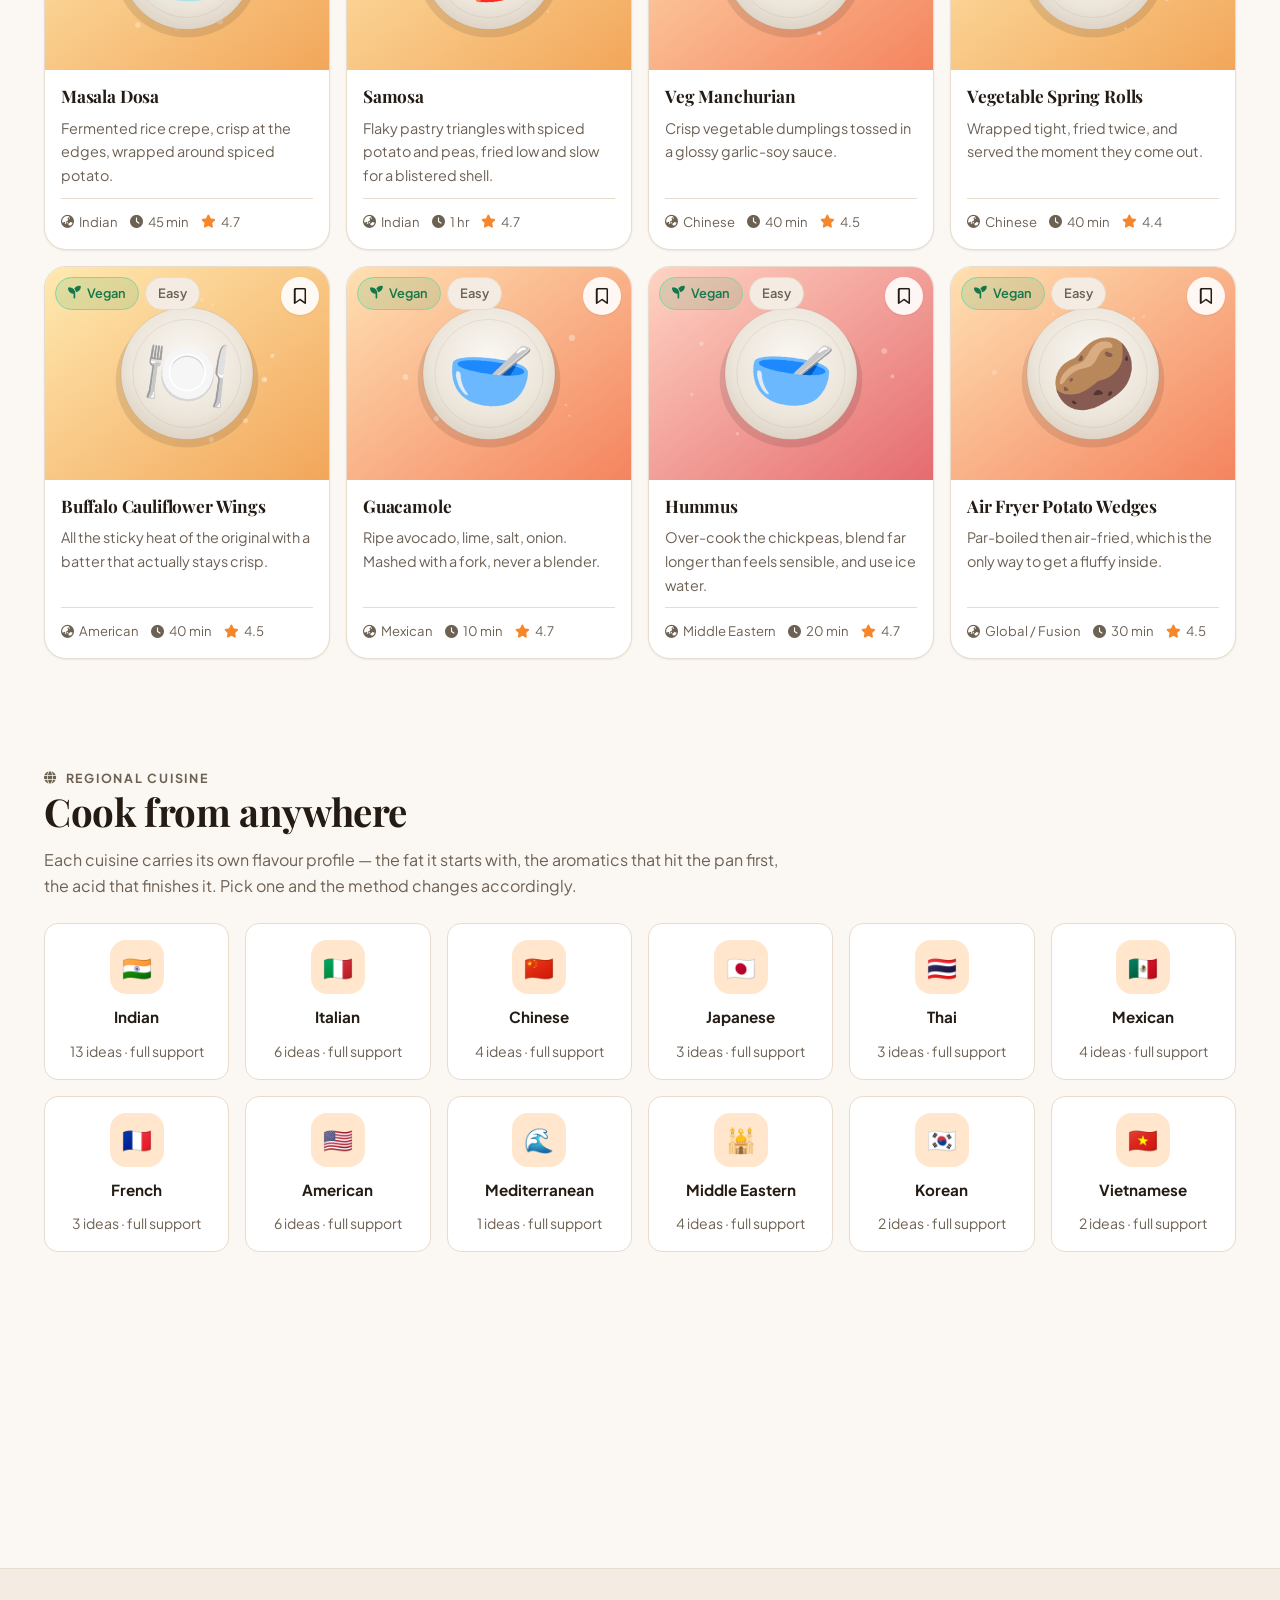
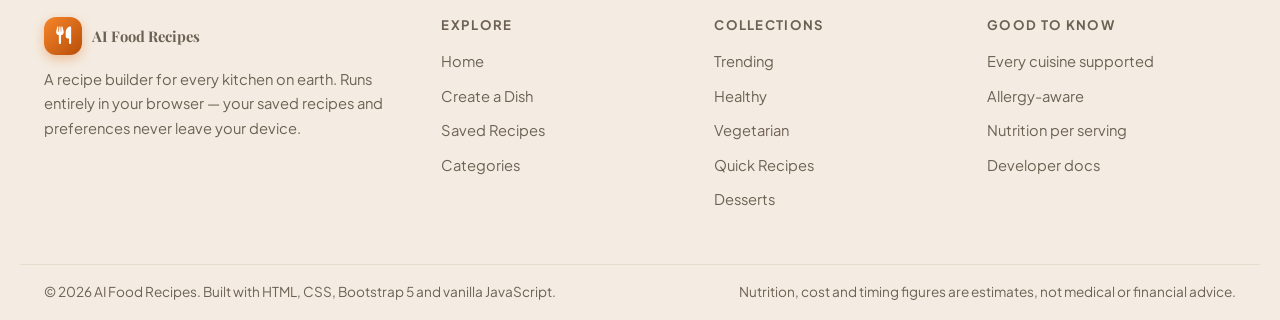
==== commit d7f9d9c6: "Package the app as a deployable website (Firebase Hosting) The app was a folder of HTML that happene" ====
--- a/ai-food-recipes/index.html
+++ b/ai-food-recipes/index.html
@@ -19,6 +19,7 @@
   <meta name="twitter:card" content="summary_large_image">
 
   <link rel="icon" href="data:image/svg+xml,<svg xmlns='http://www.w3.org/2000/svg' viewBox='0 0 100 100'><text y='.9em' font-size='90'>🍲</text></svg>">
+  <link rel="manifest" href="manifest.webmanifest">
 
   <!-- Fonts -->
   <link rel="preconnect" href="https://fonts.googleapis.com">
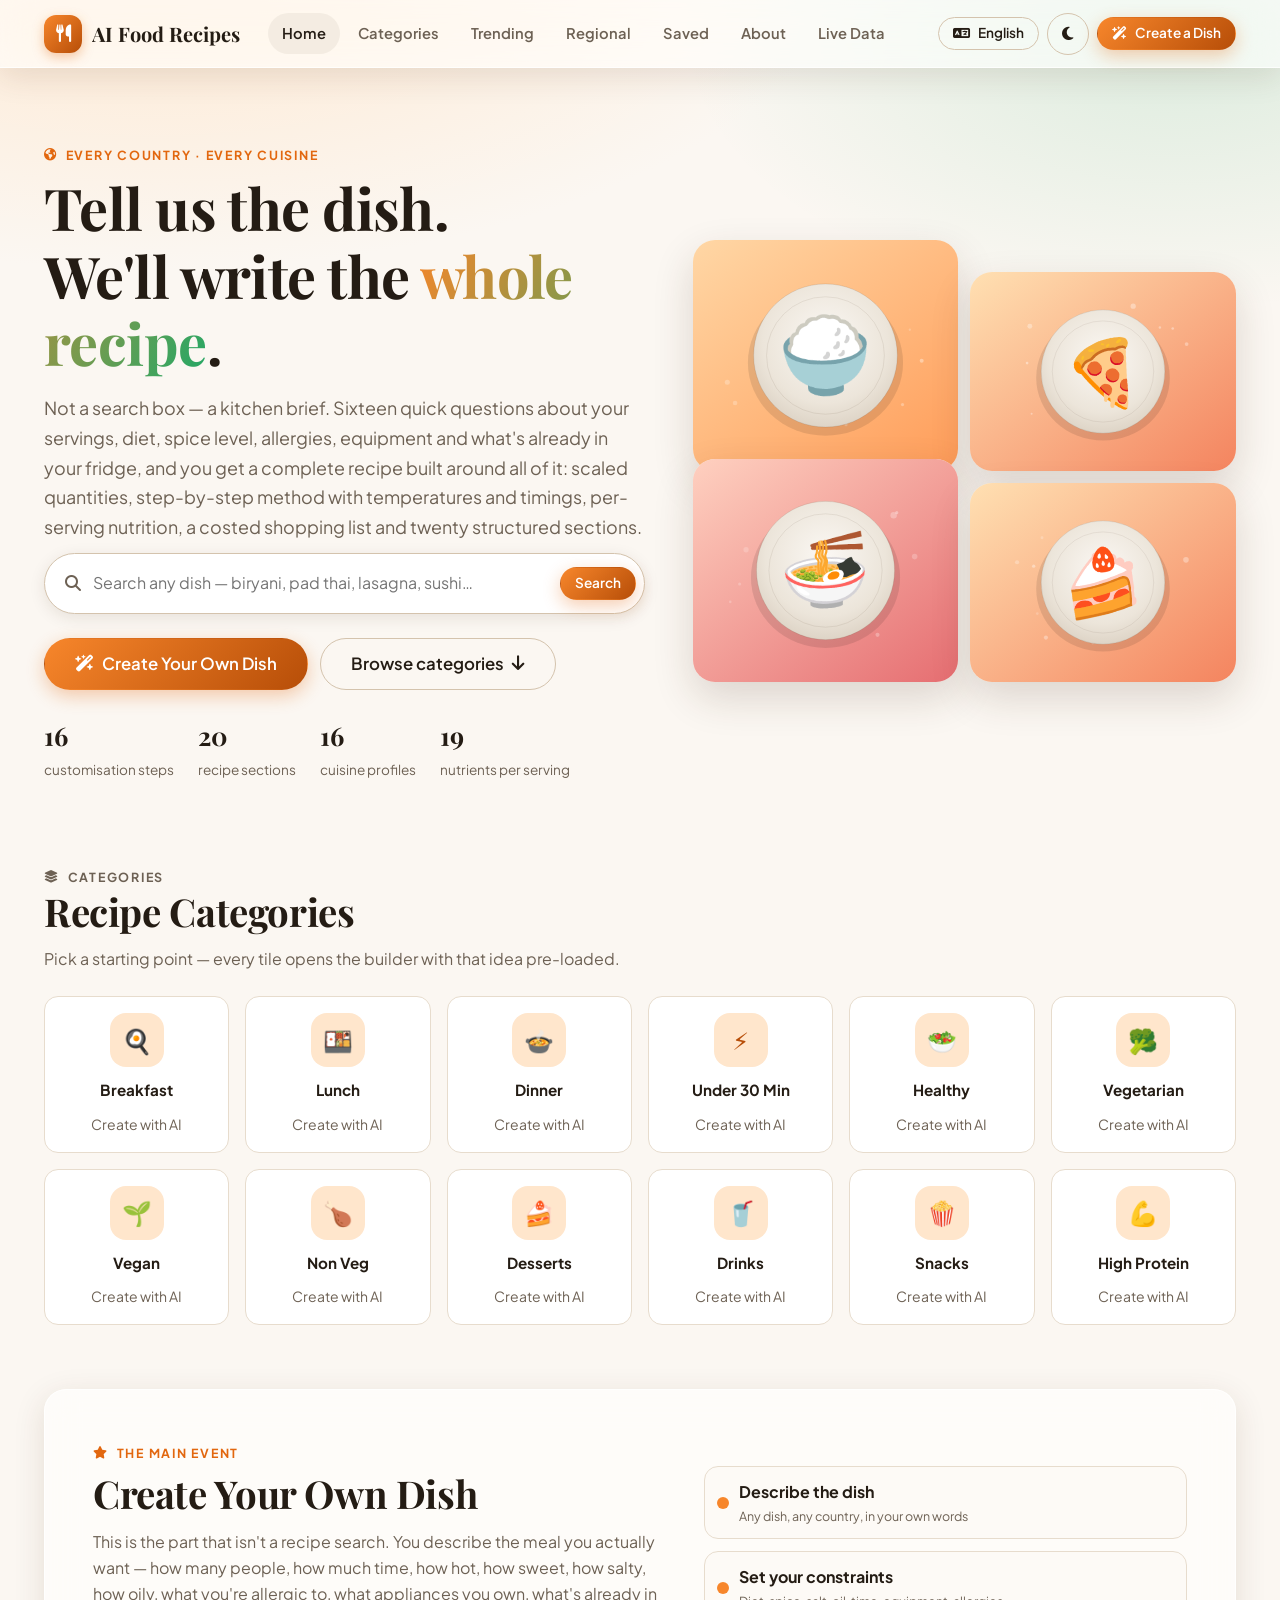
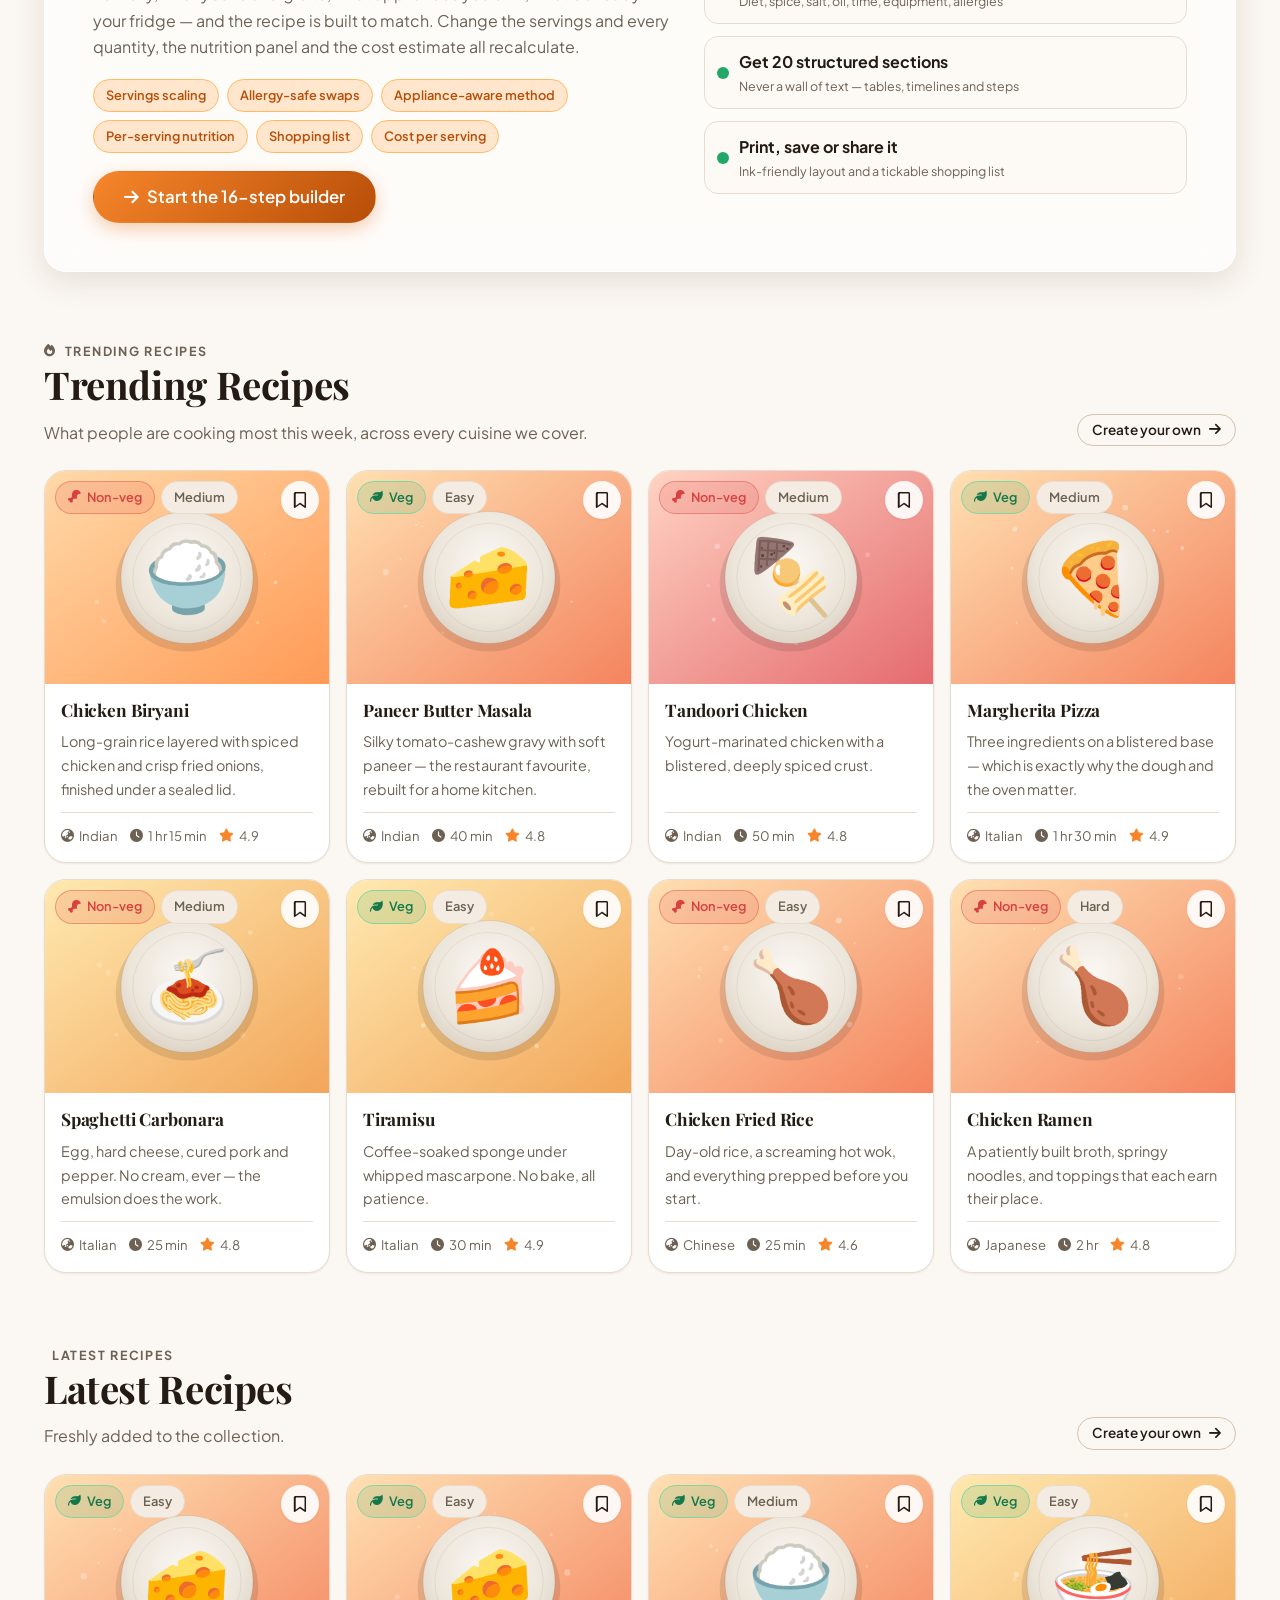
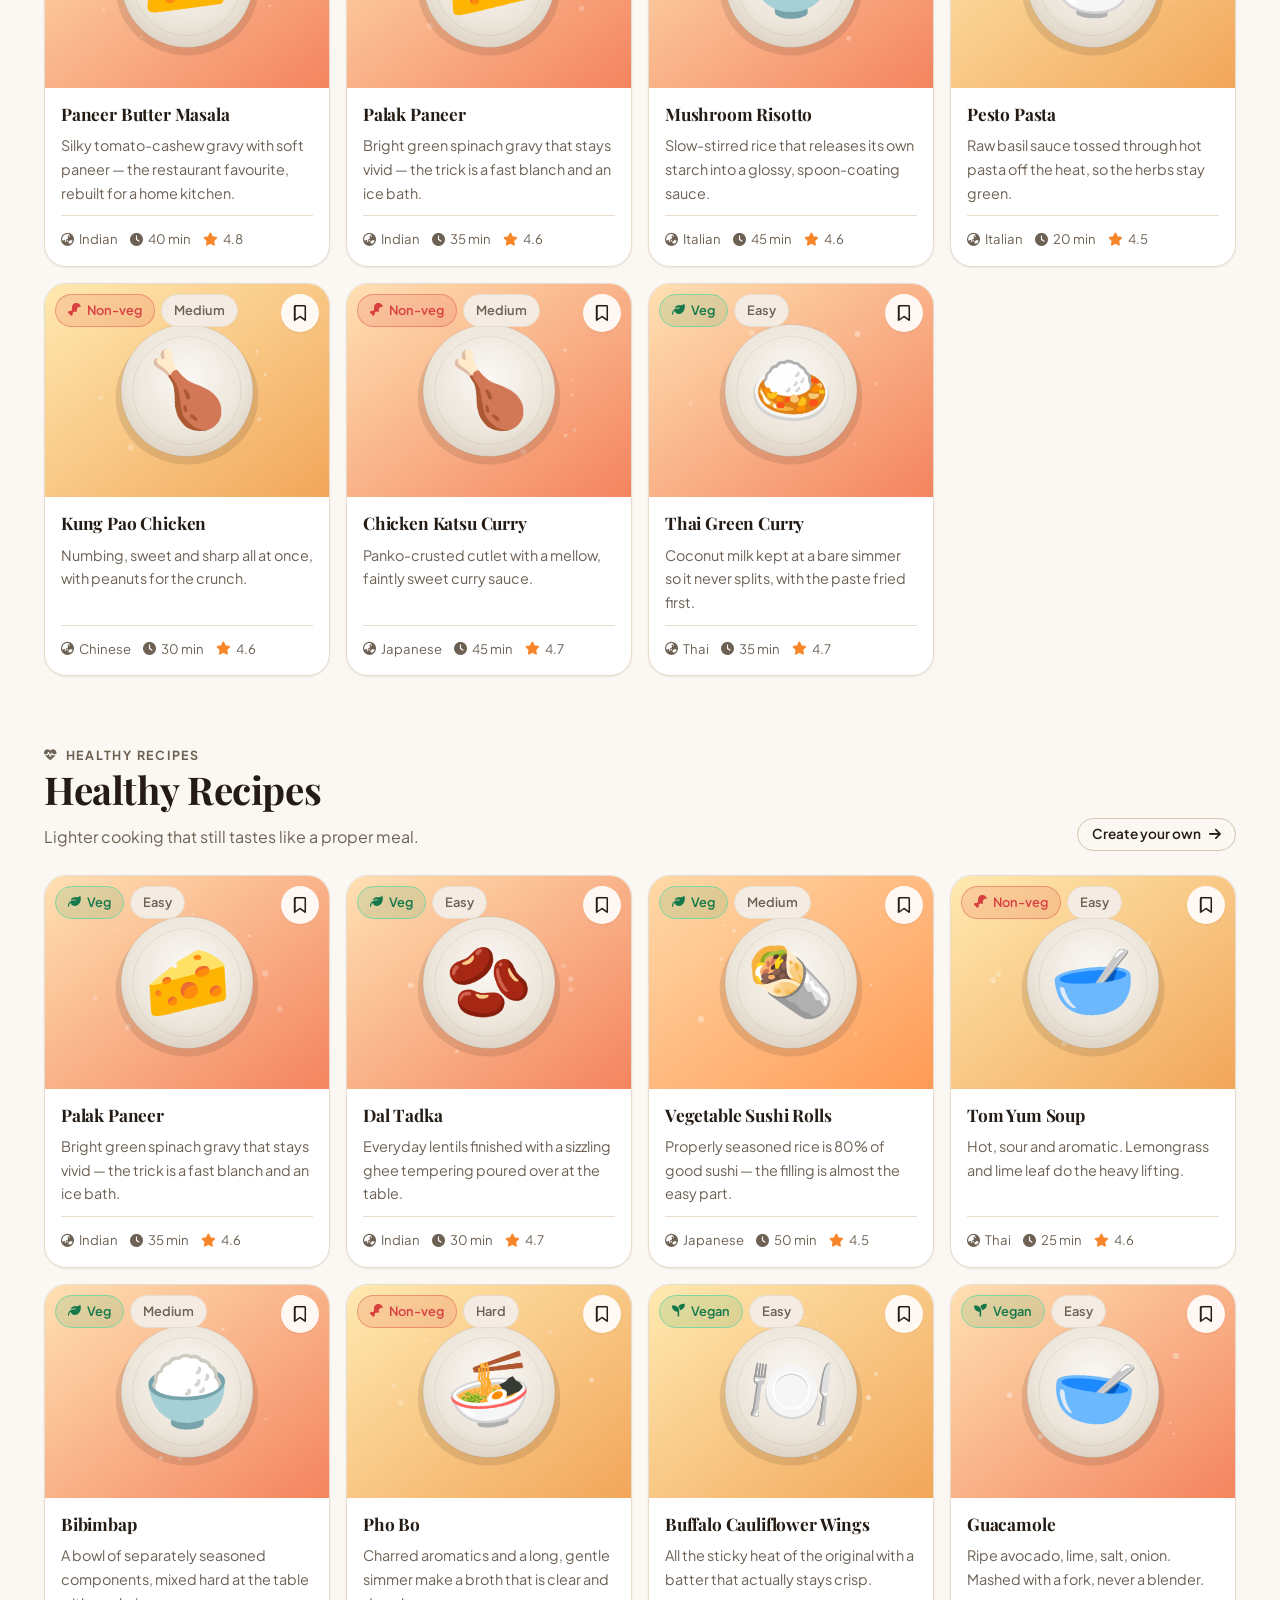
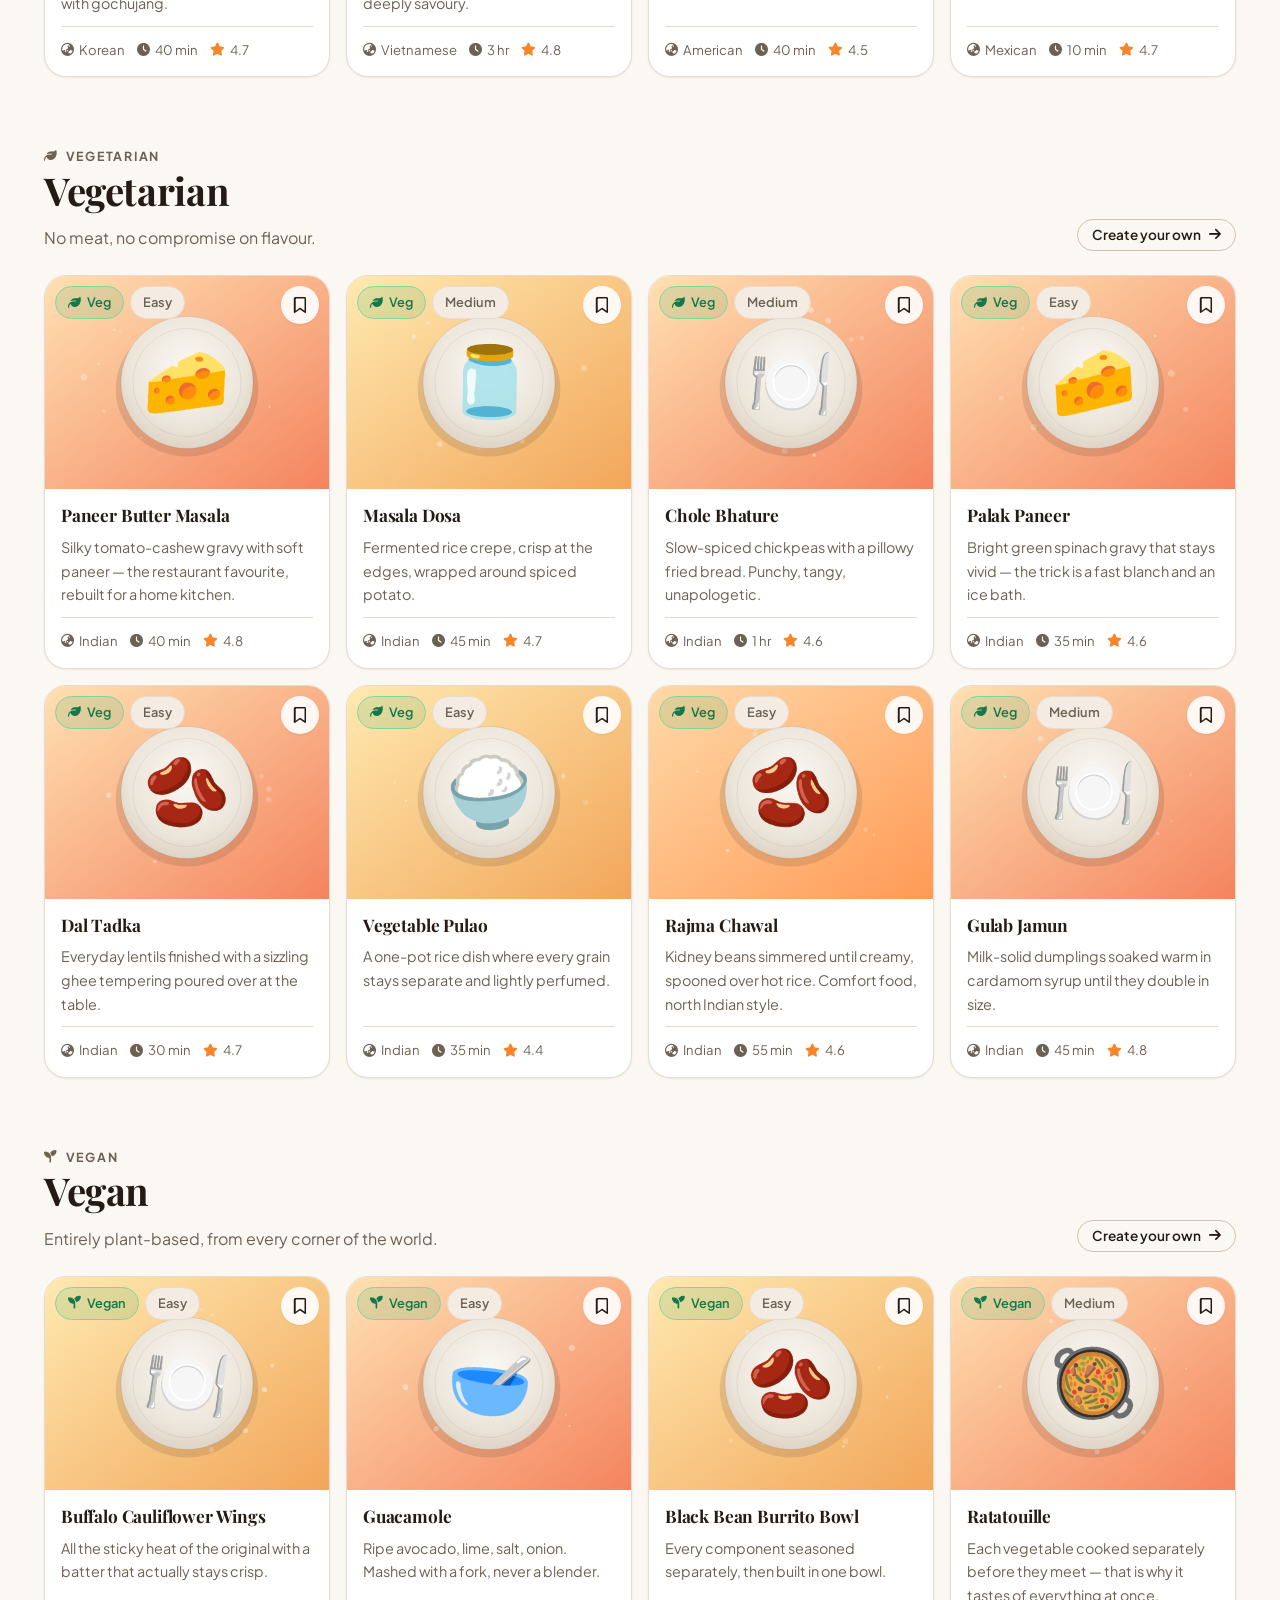
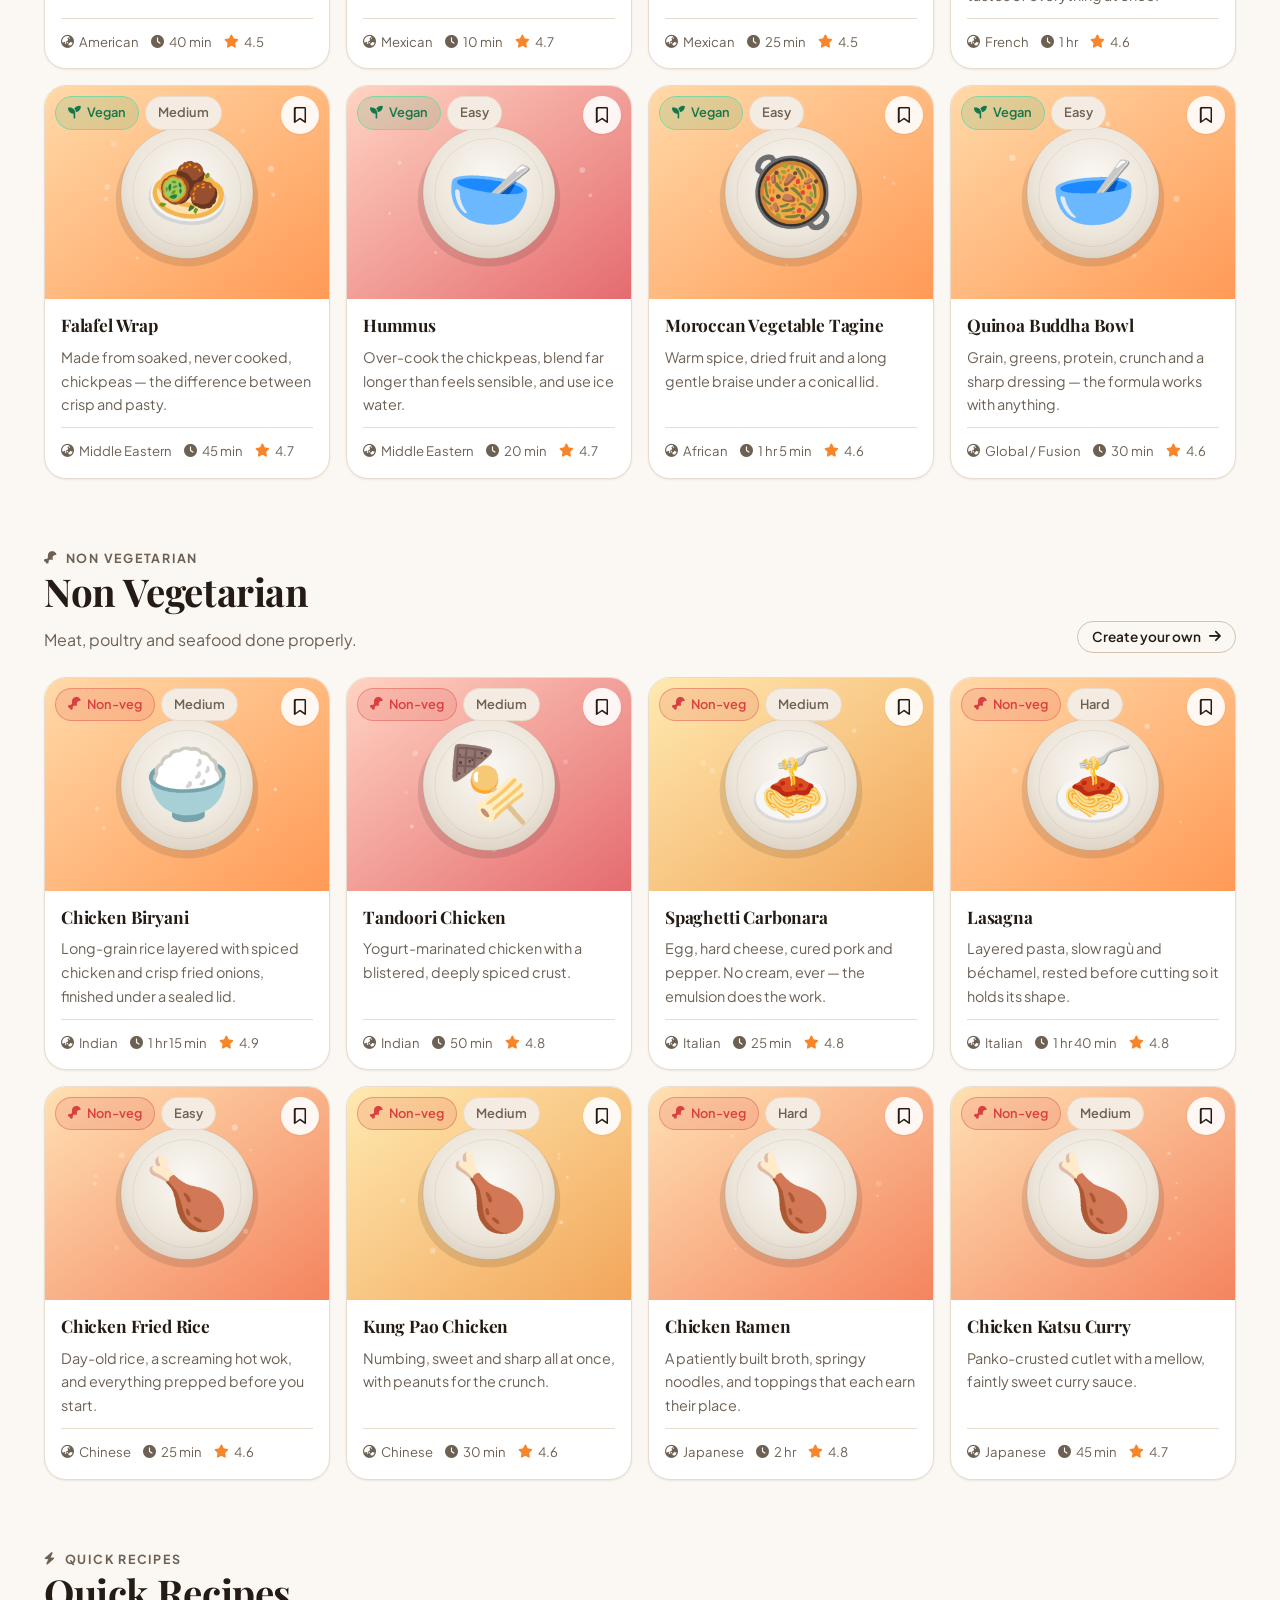
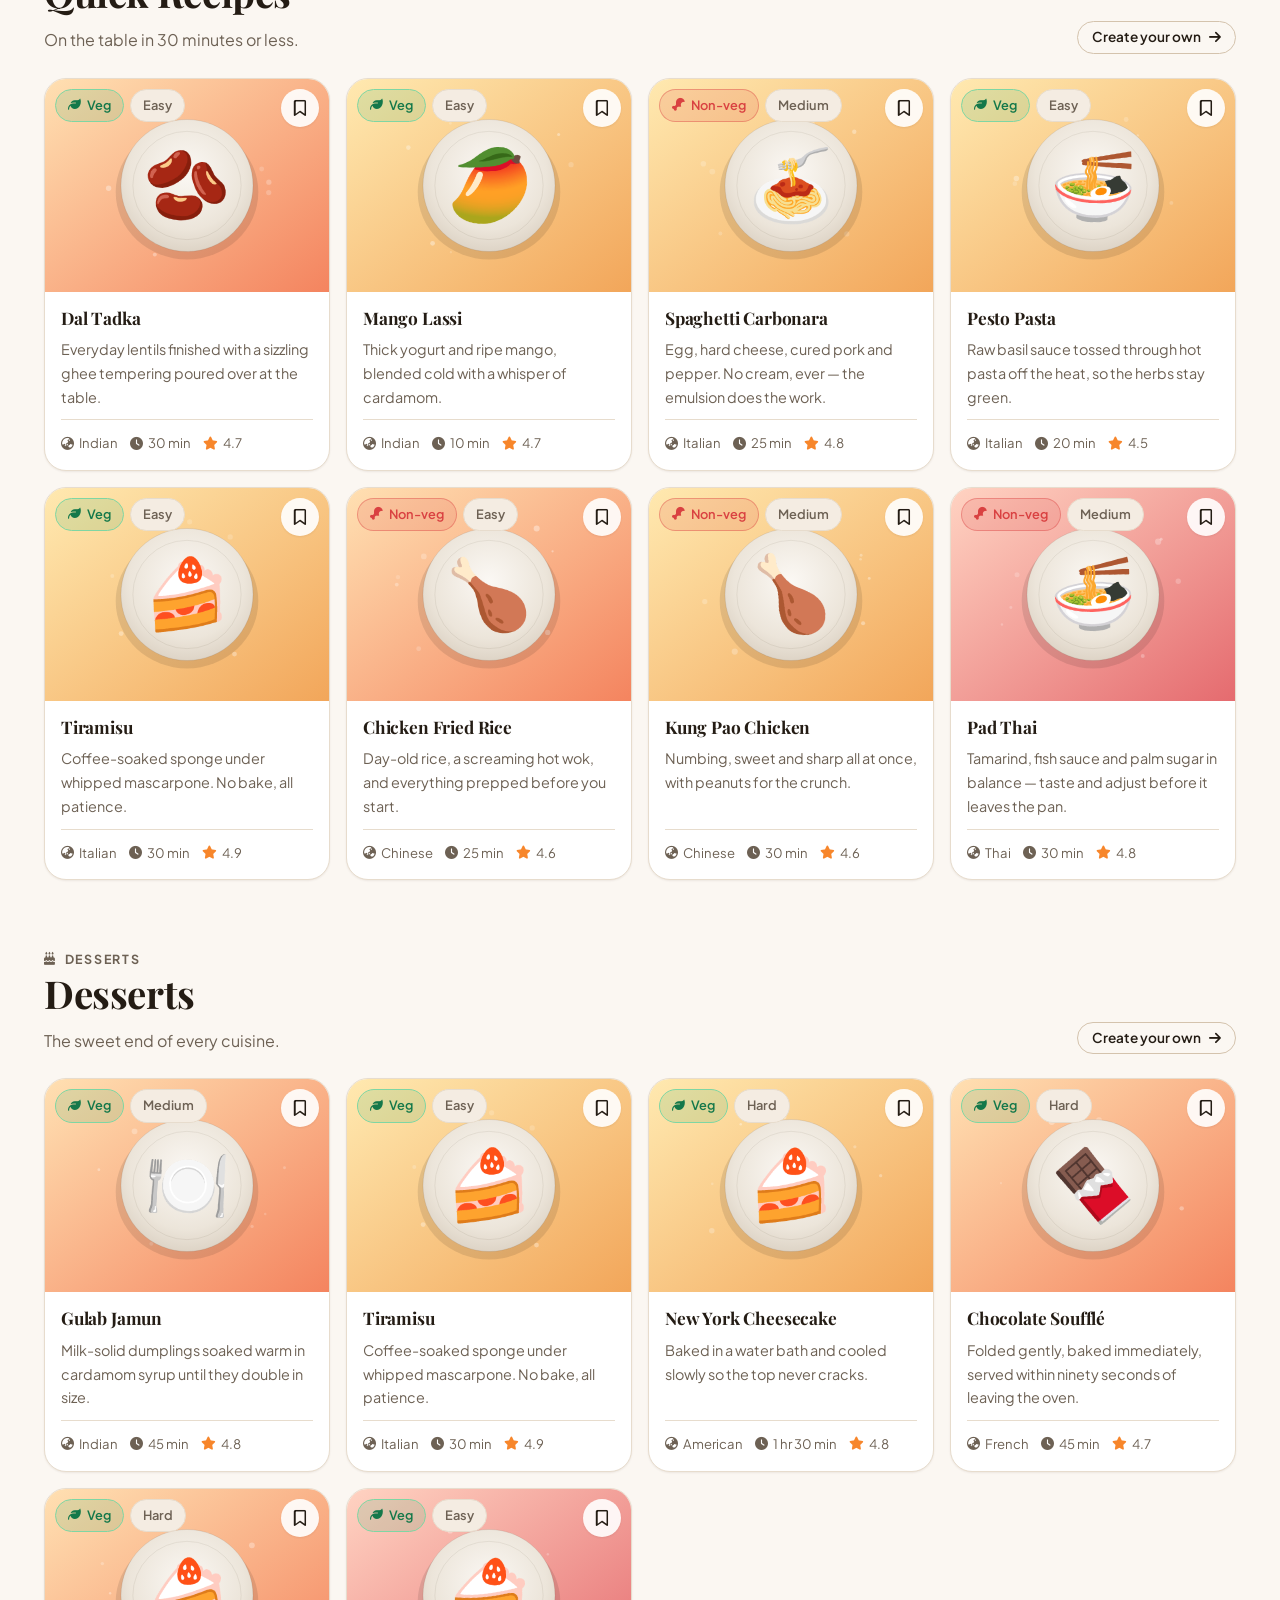
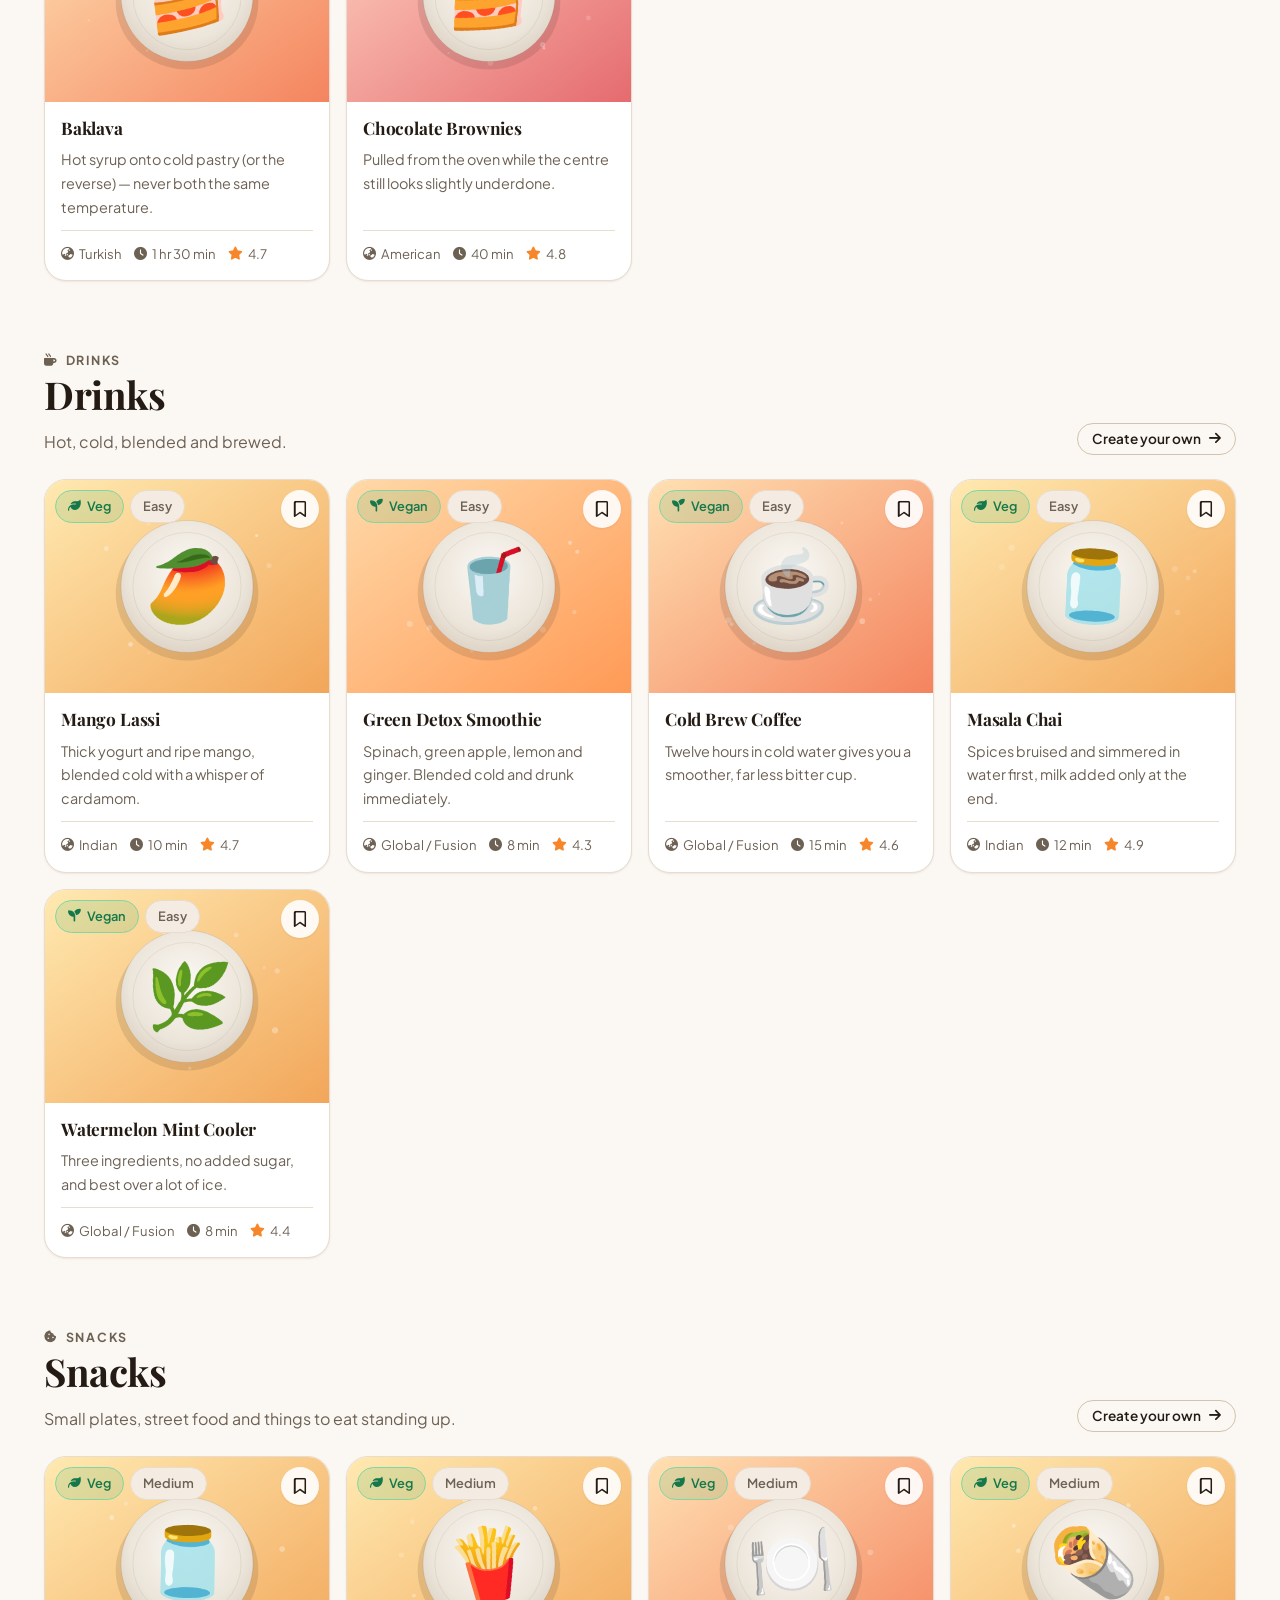
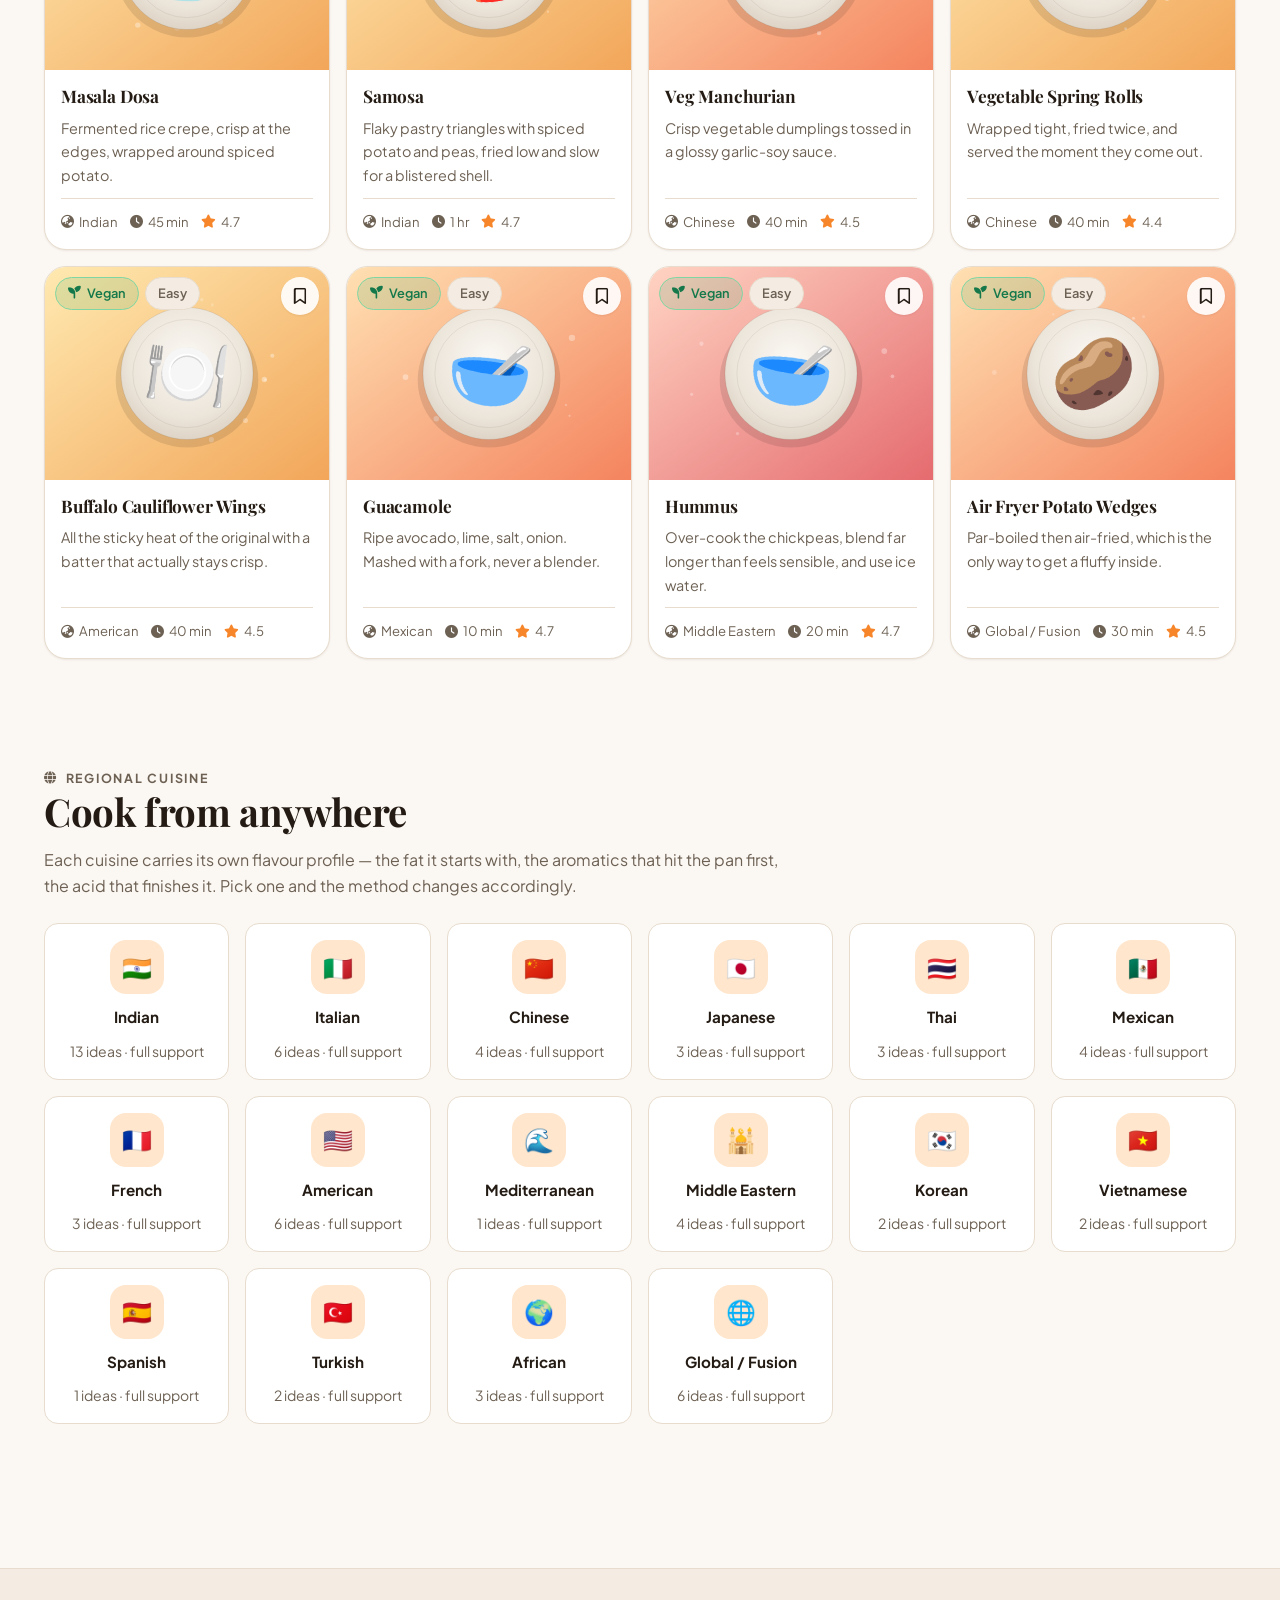
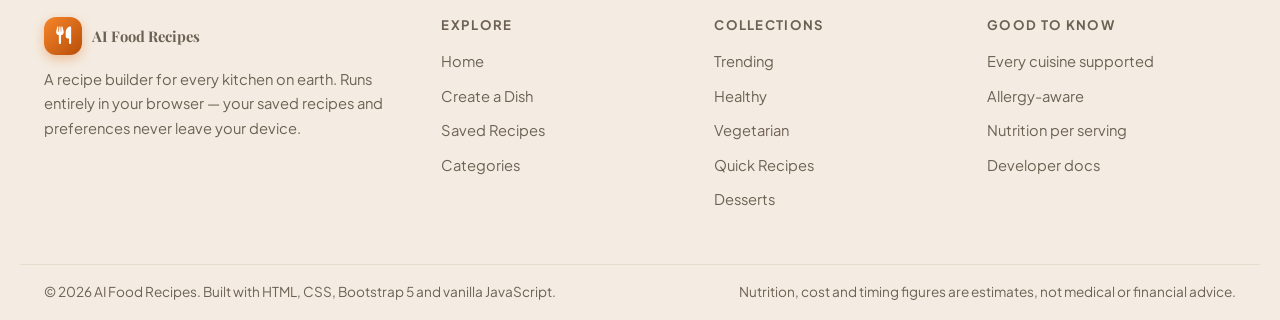
==== commit 38dc5a9b: "Make the site domain-ready, and give it a social preview card Buying a .com is the owner's step; thi" ====
--- a/ai-food-recipes/index.html
+++ b/ai-food-recipes/index.html
@@ -7,9 +7,15 @@
 
   <title>AI Food Recipes — Every cuisine on earth, cooked your way</title>
   <meta name="description" content="Generate a complete, structured recipe for any dish from any cuisine — customised to your servings, diet, spice level, allergies, equipment and the ingredients already in your kitchen.">
+  <link rel="canonical" href="https://anandaditi7588.github.io/Refrigeration/index.html">
+  <meta property="og:url" content="https://anandaditi7588.github.io/Refrigeration/index.html">
+  <meta property="og:image" content="https://anandaditi7588.github.io/Refrigeration/assets/img/og-cover.png">
+  <meta property="og:image:width" content="1200">
+  <meta property="og:image:height" content="630">
+  <meta property="og:image:alt" content="AI Food Recipes — every cuisine on earth, cooked your way">
+  <meta name="twitter:image" content="https://anandaditi7588.github.io/Refrigeration/assets/img/og-cover.png">
   <meta name="keywords" content="AI recipes, recipe generator, world cuisine, vegetarian, vegan, healthy recipes, nutrition, meal planning">
   <meta name="author" content="AI Food Recipes">
-  <link rel="canonical" href="./index.html">
 
   <!-- Open Graph / social -->
   <meta property="og:type" content="website">
@@ -40,6 +46,7 @@
   {
     "@context": "https://schema.org",
     "@type": "WebApplication",
+    "url": "https://anandaditi7588.github.io/Refrigeration/",
     "name": "AI Food Recipes",
     "applicationCategory": "LifestyleApplication",
     "operatingSystem": "Any modern browser",
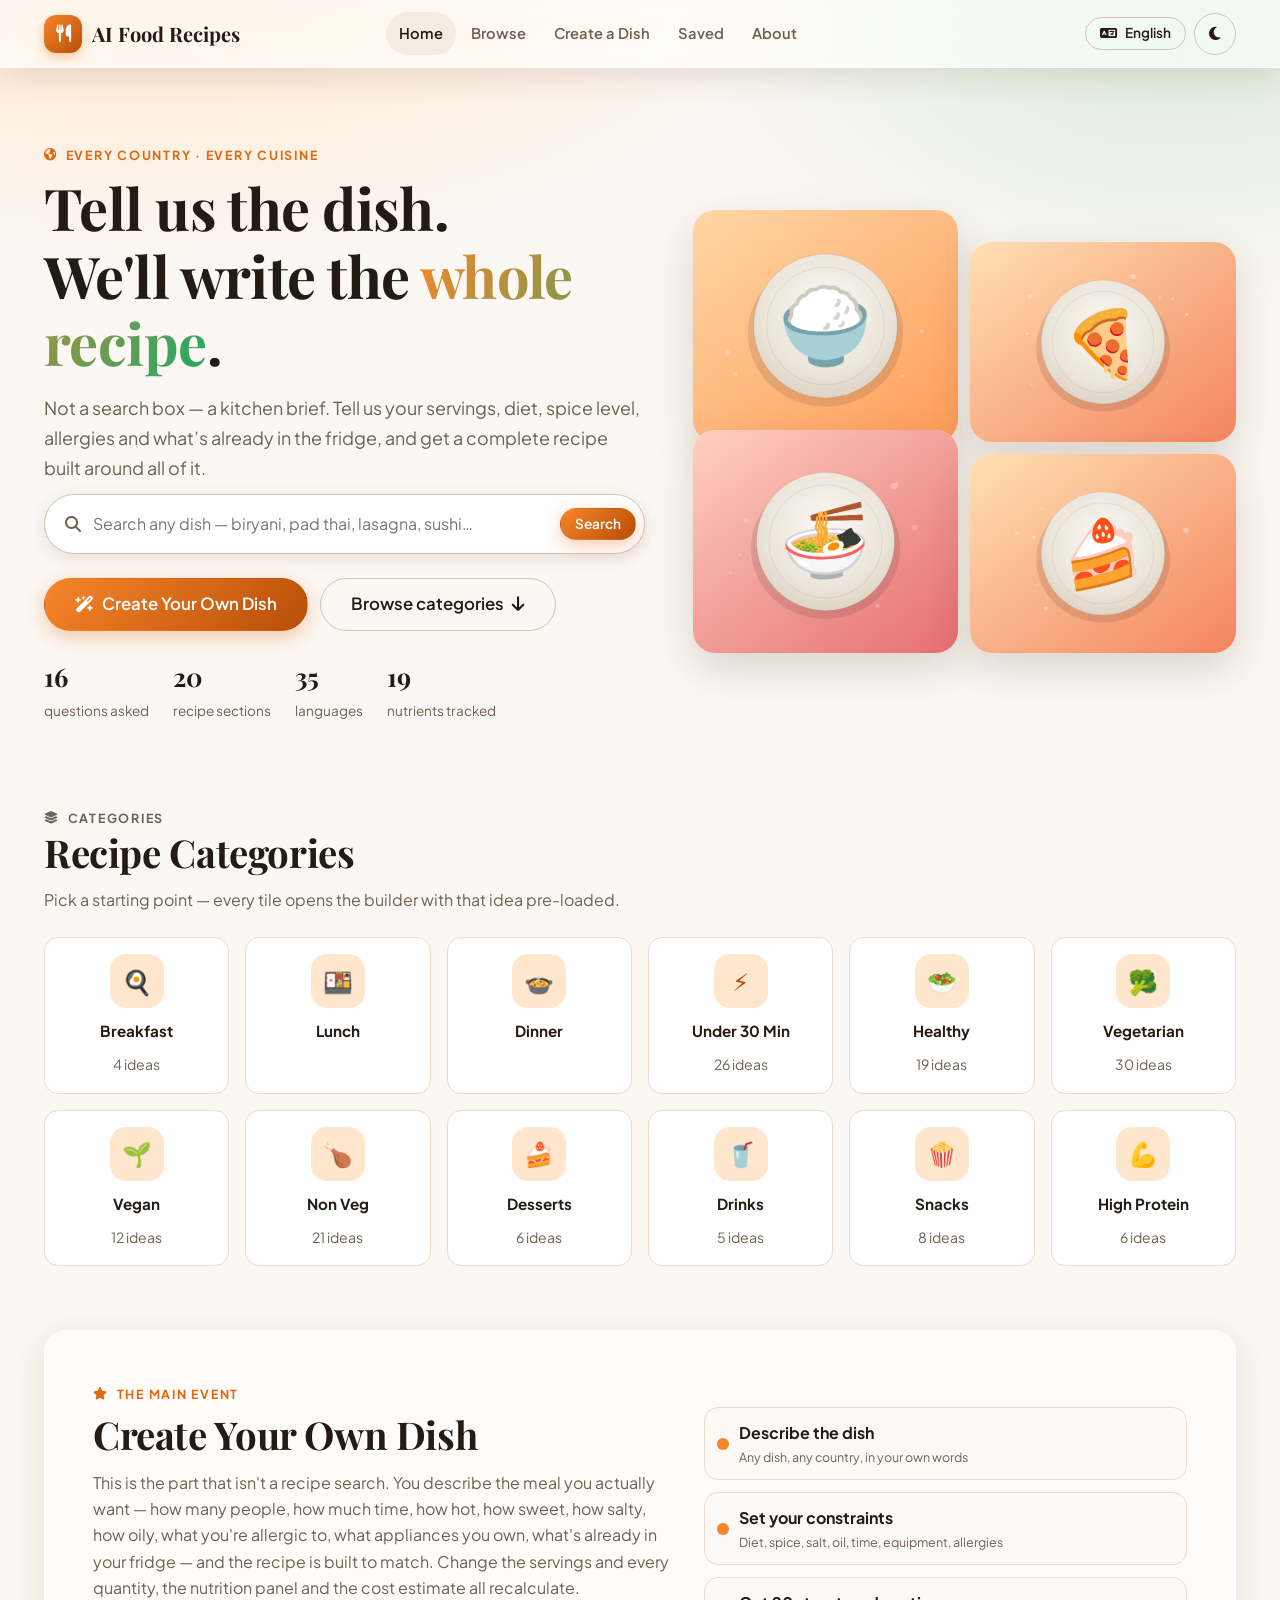
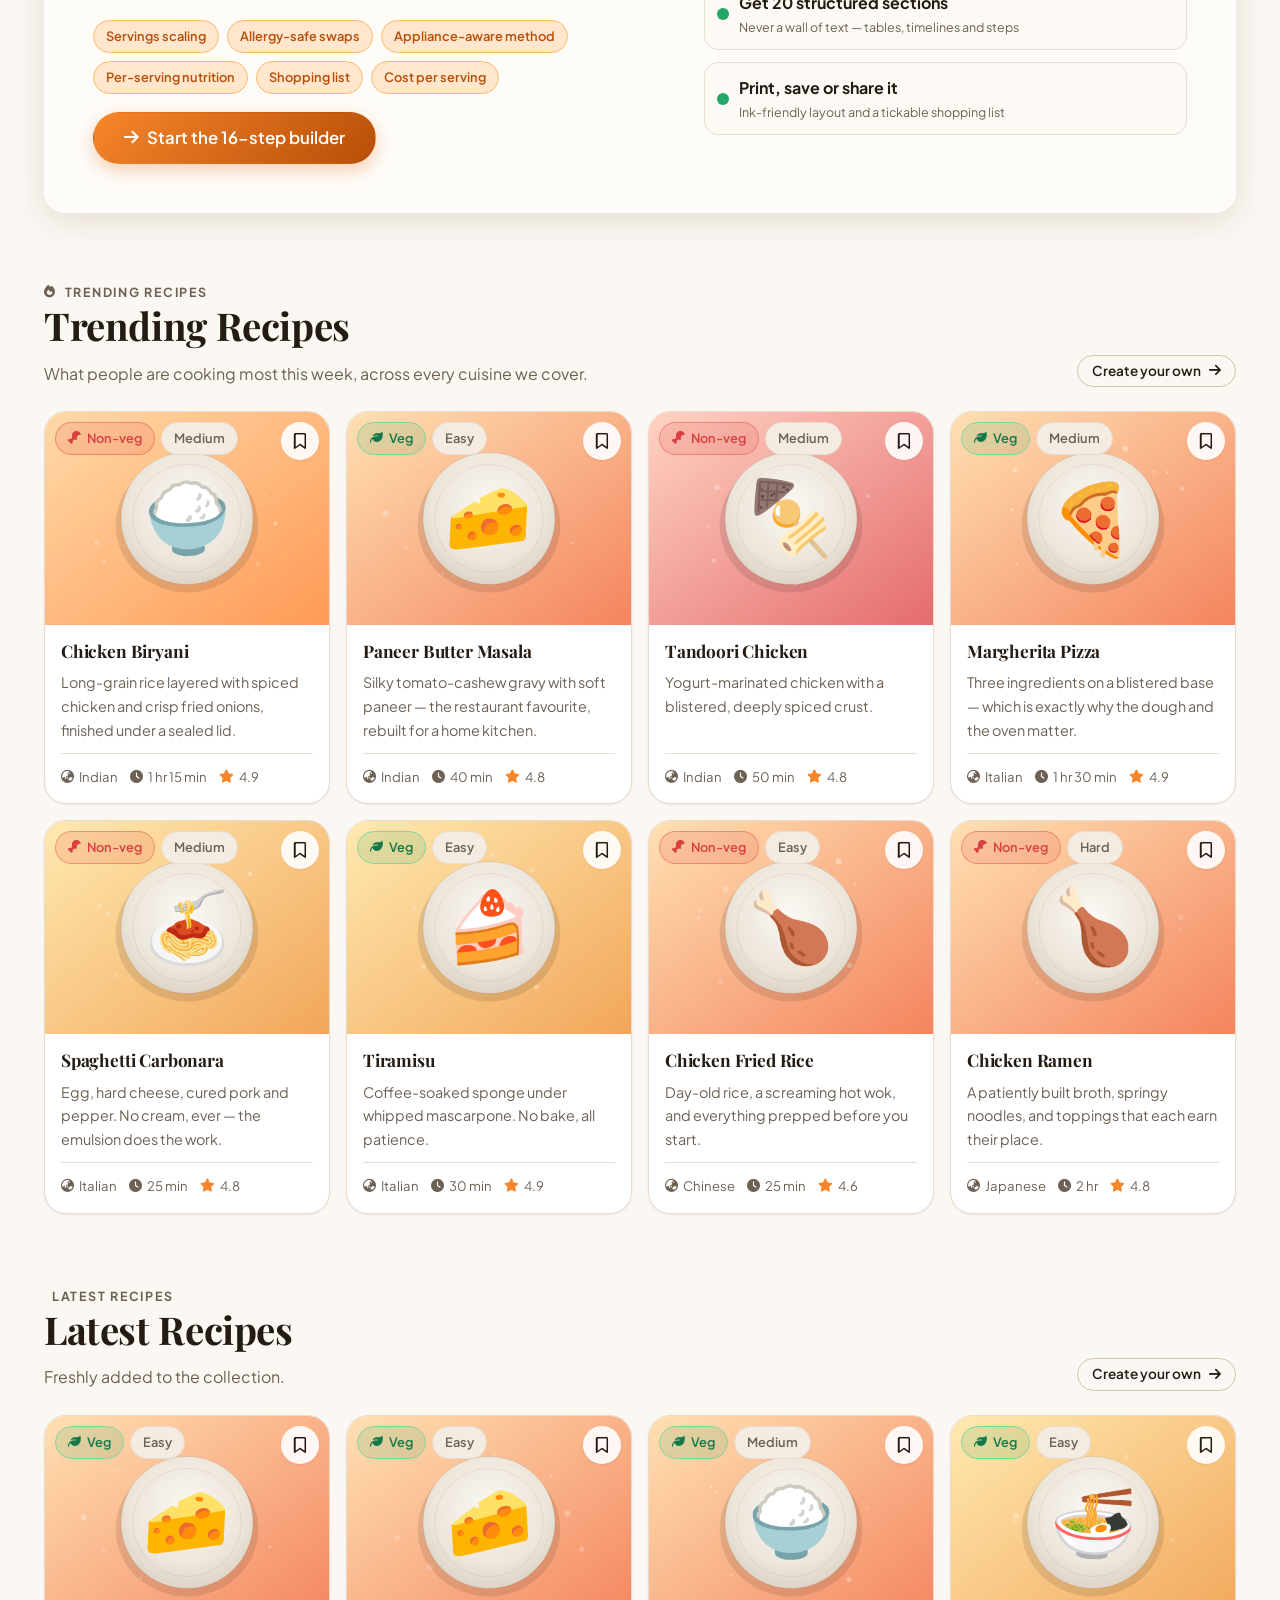
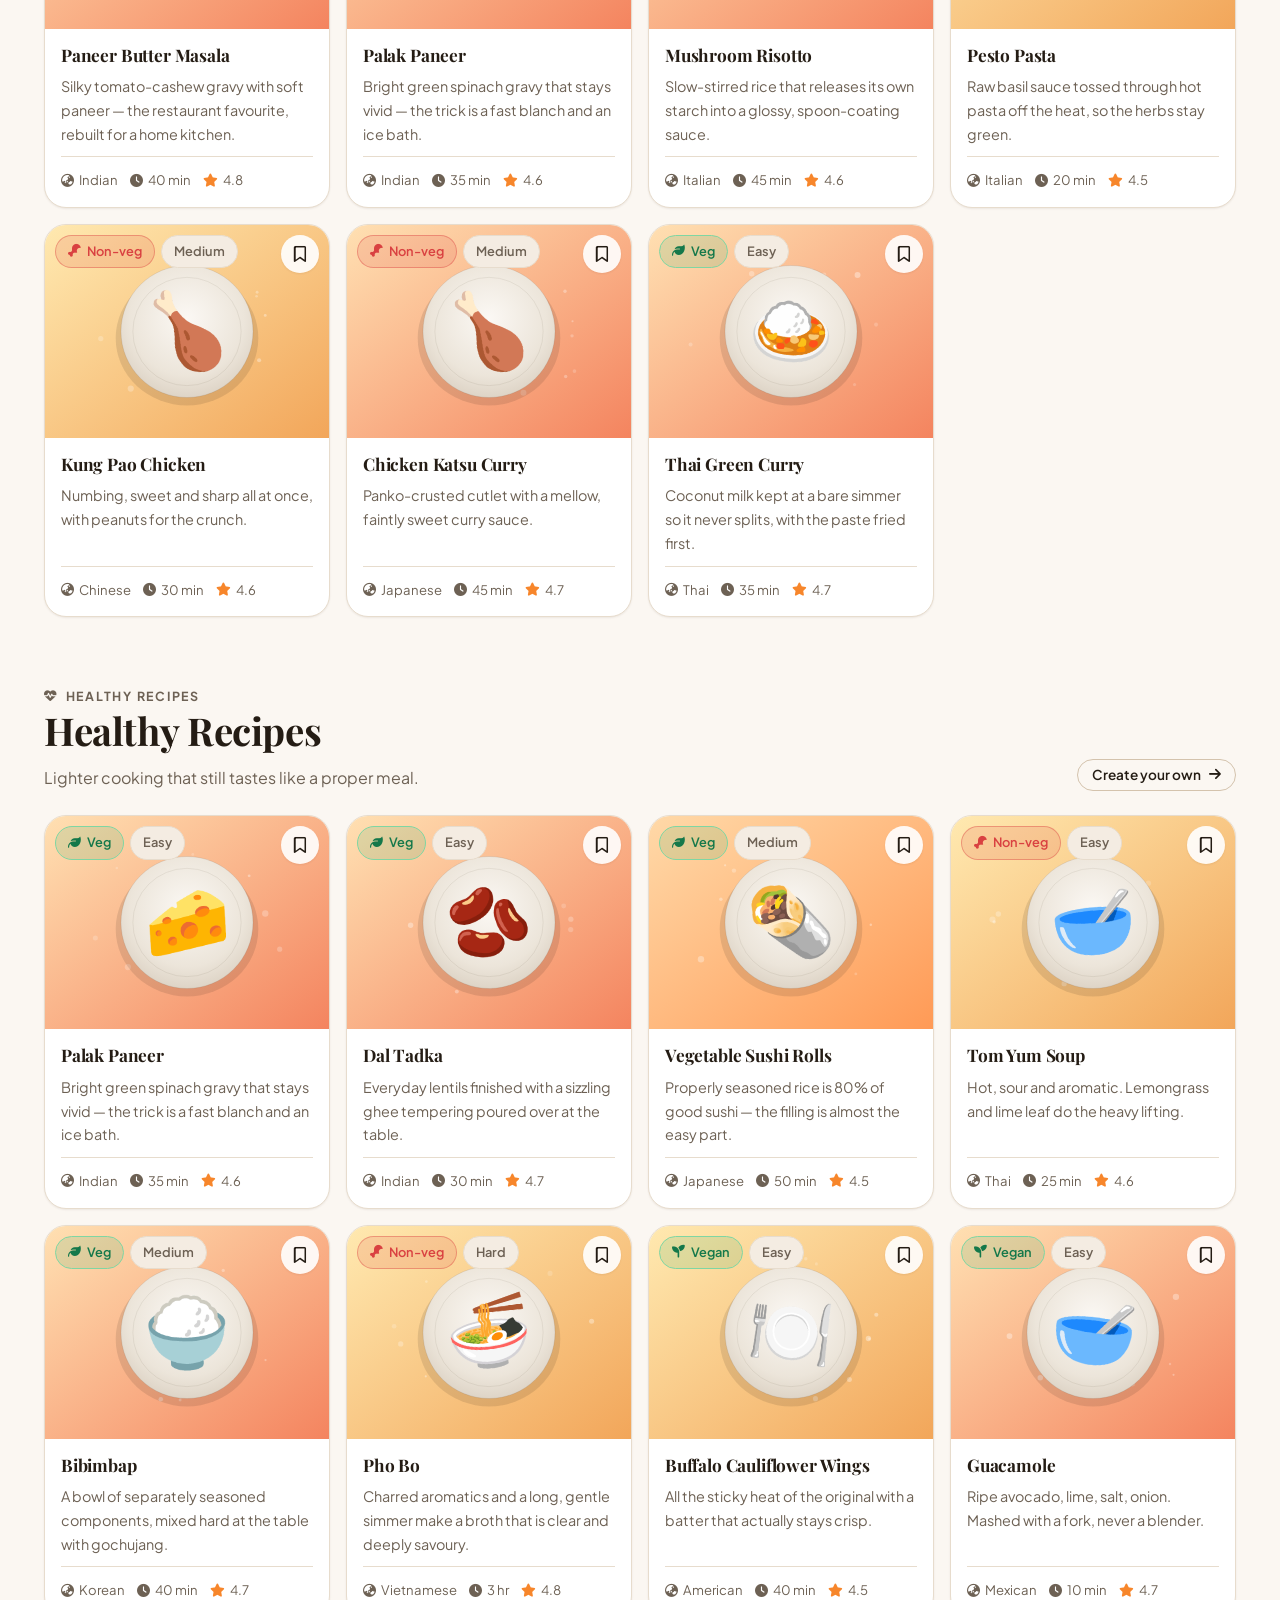
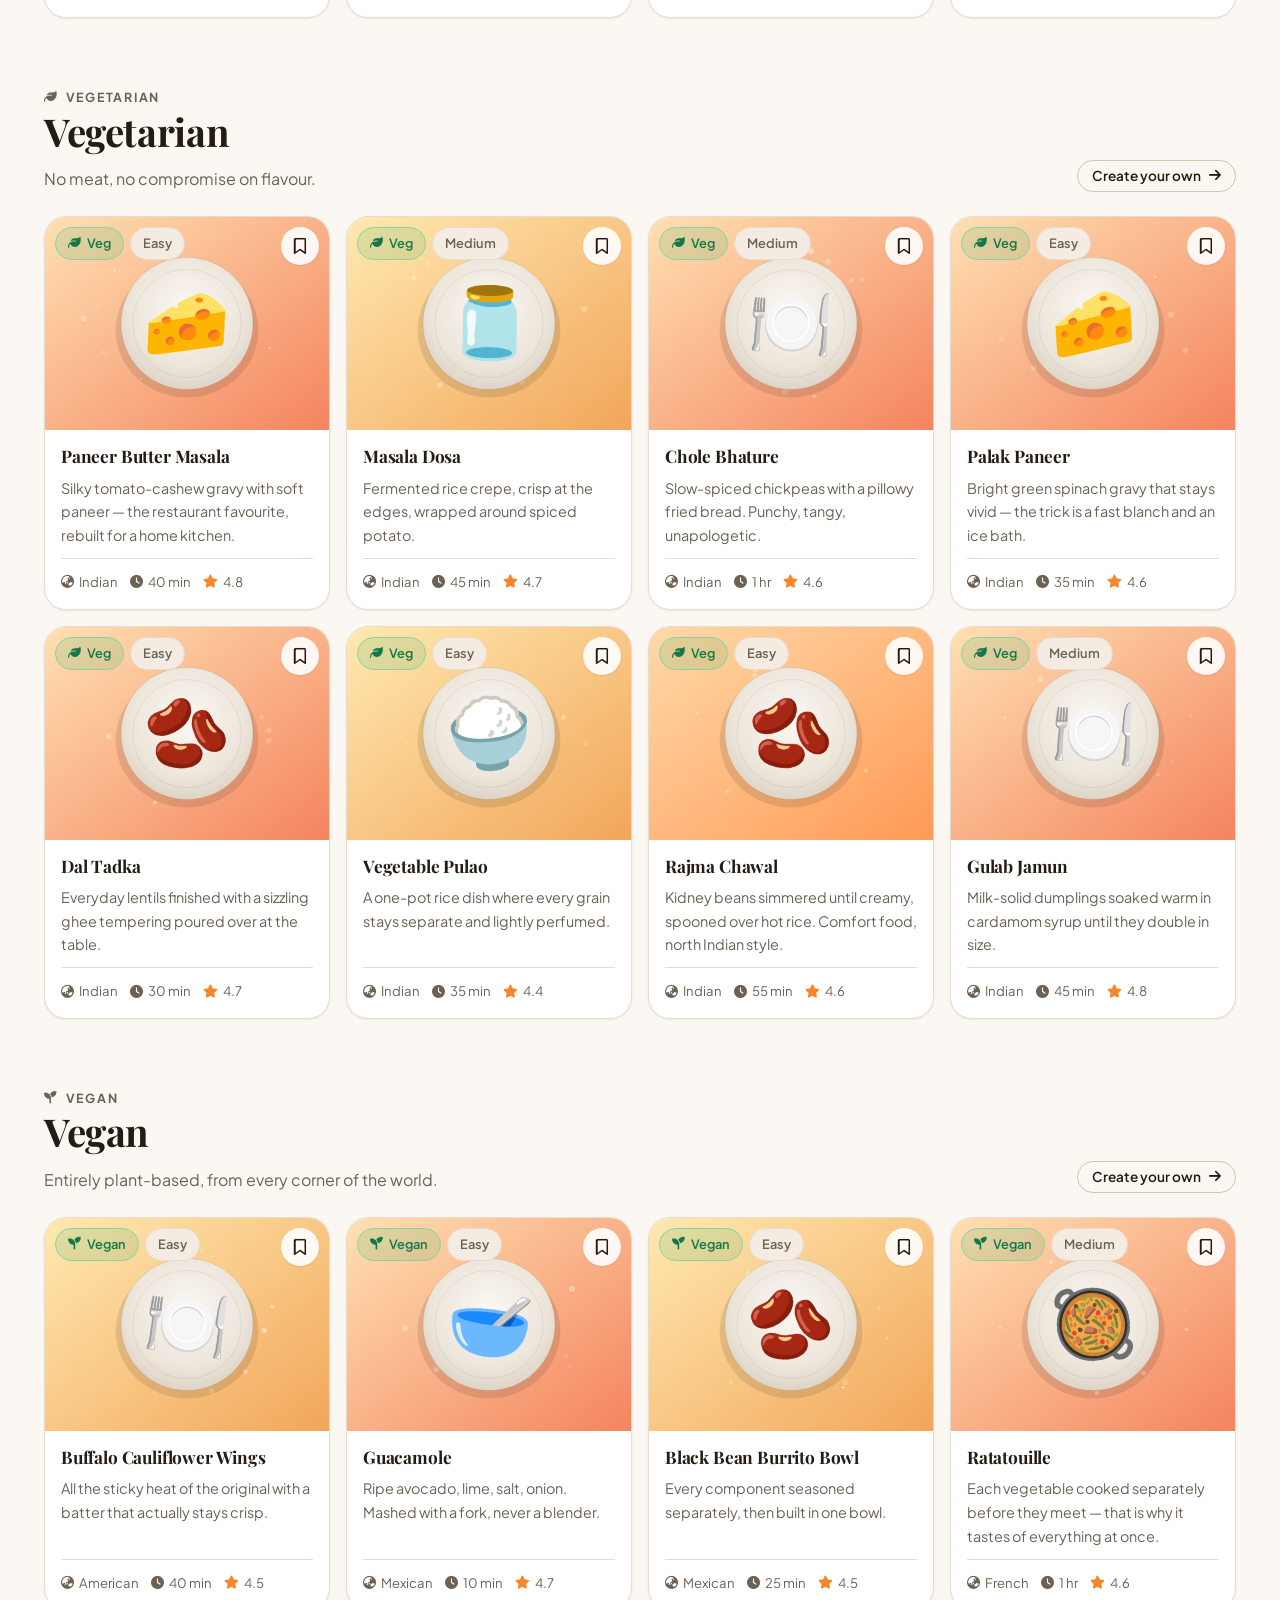
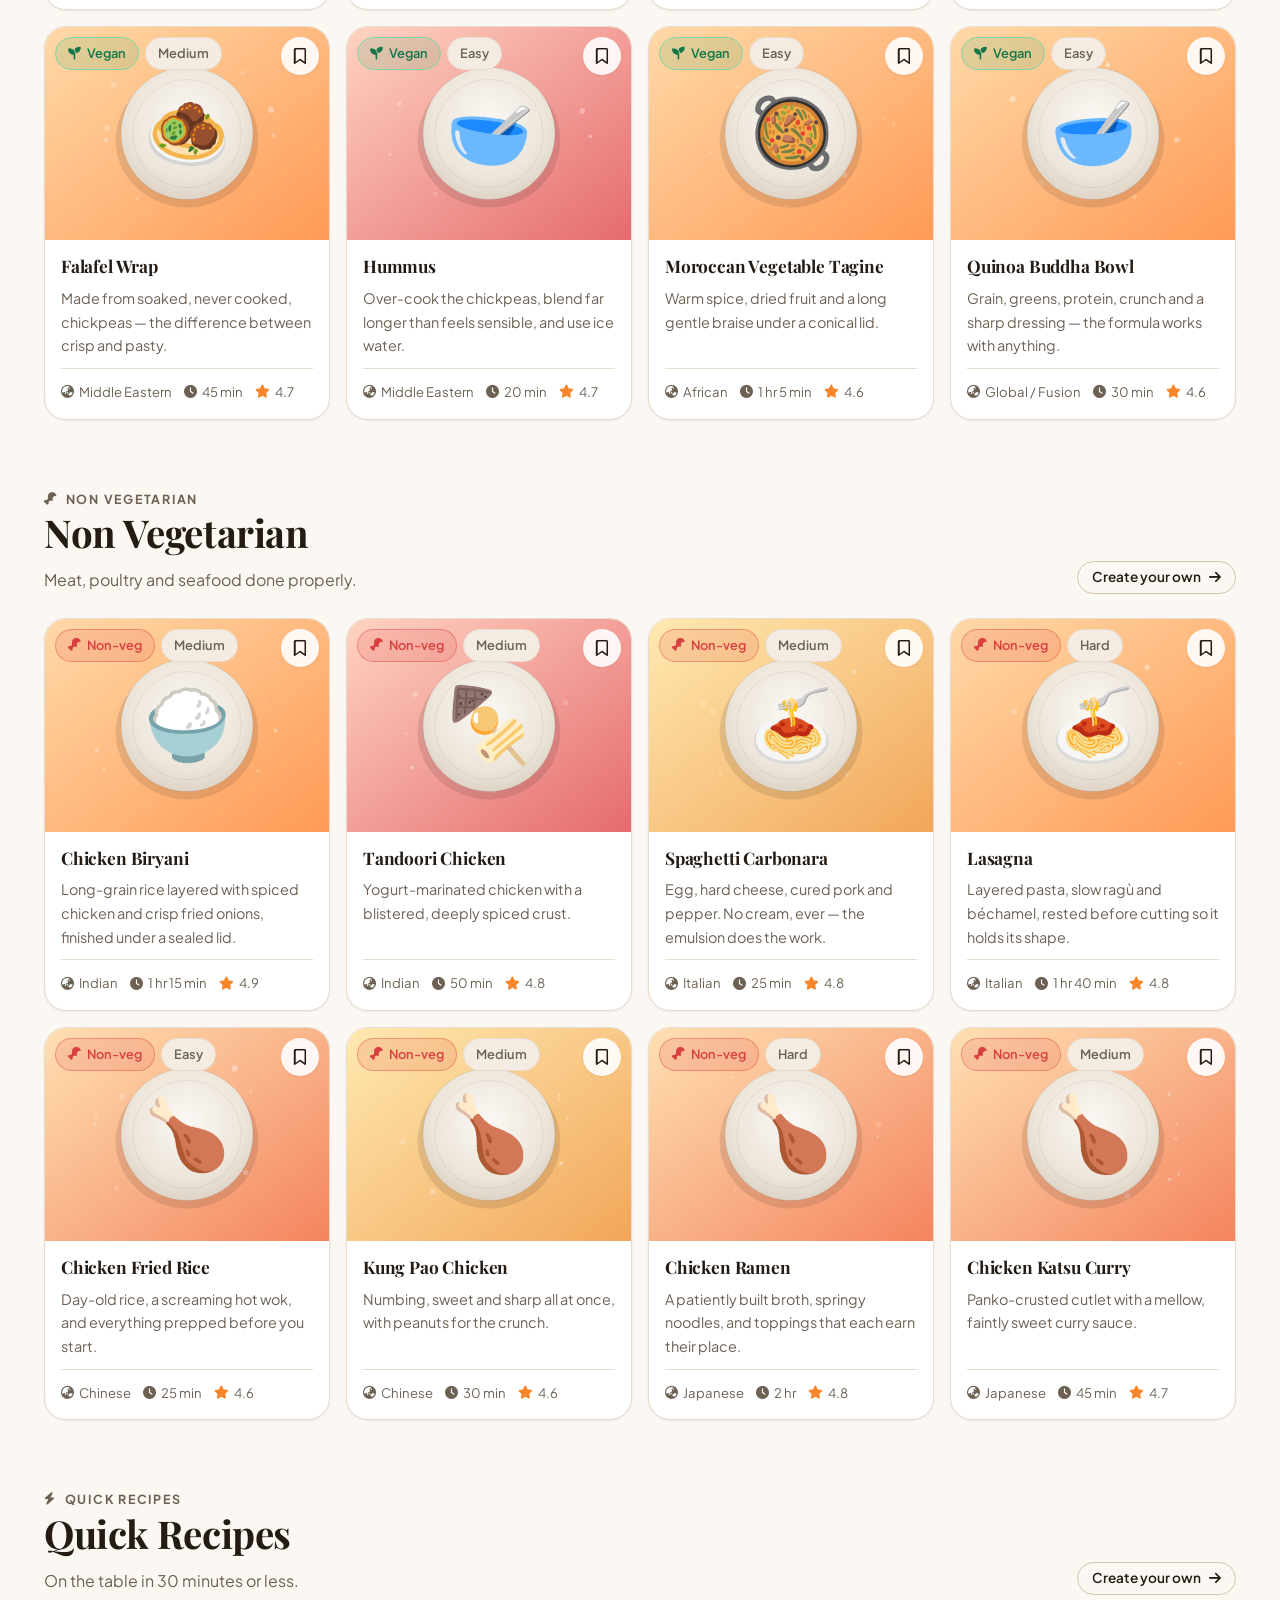
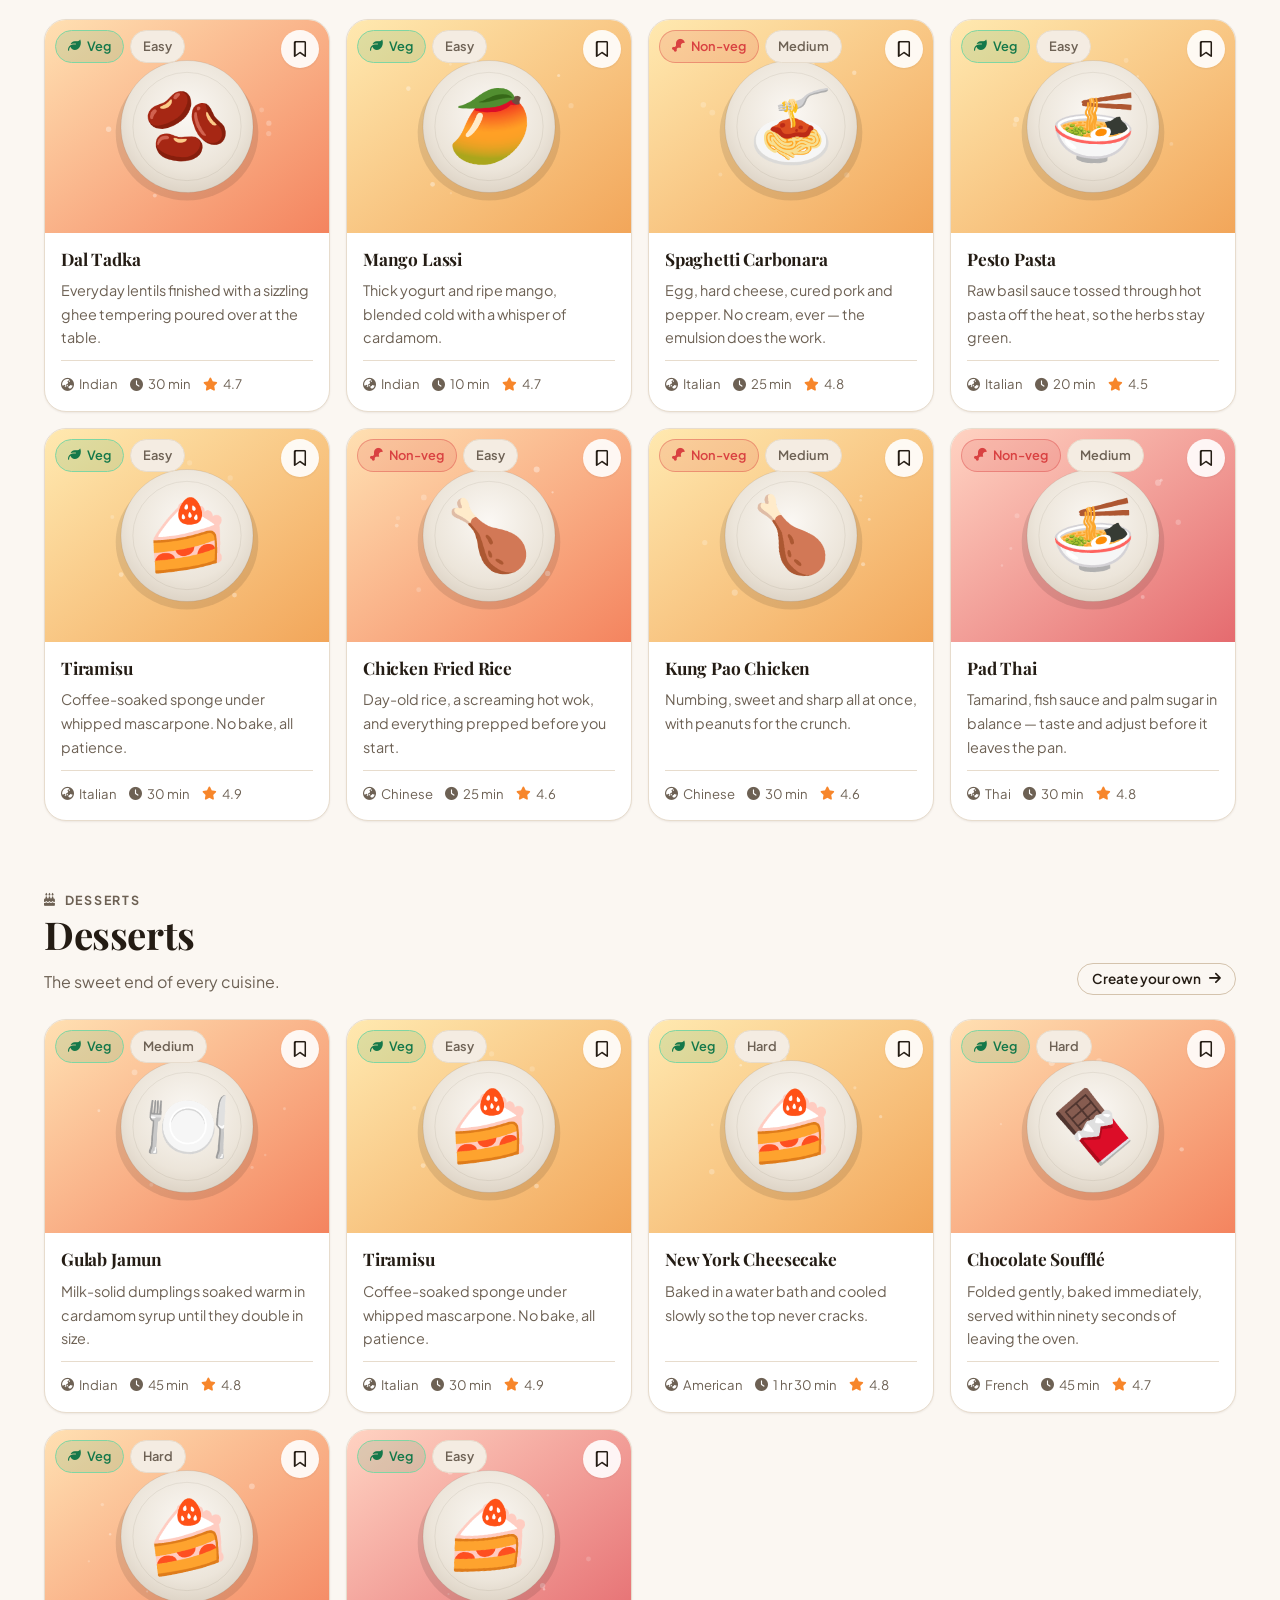
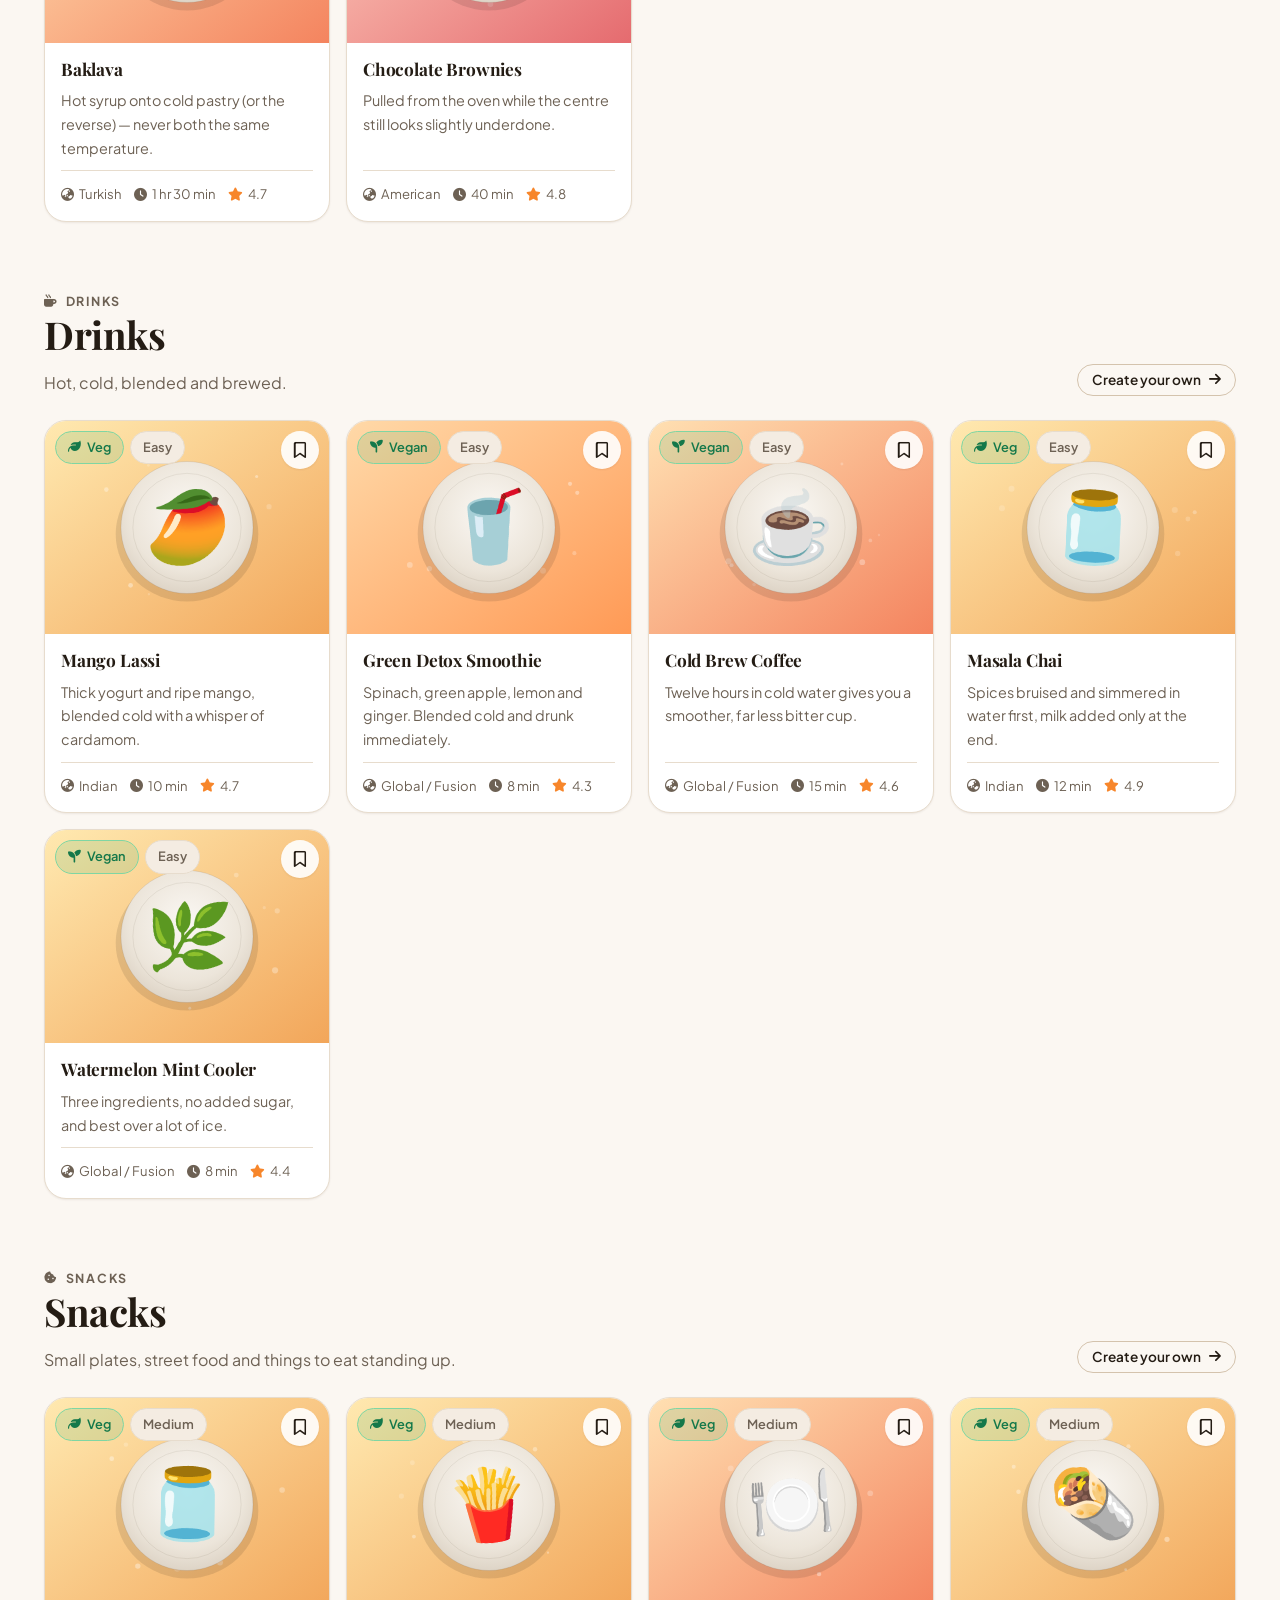
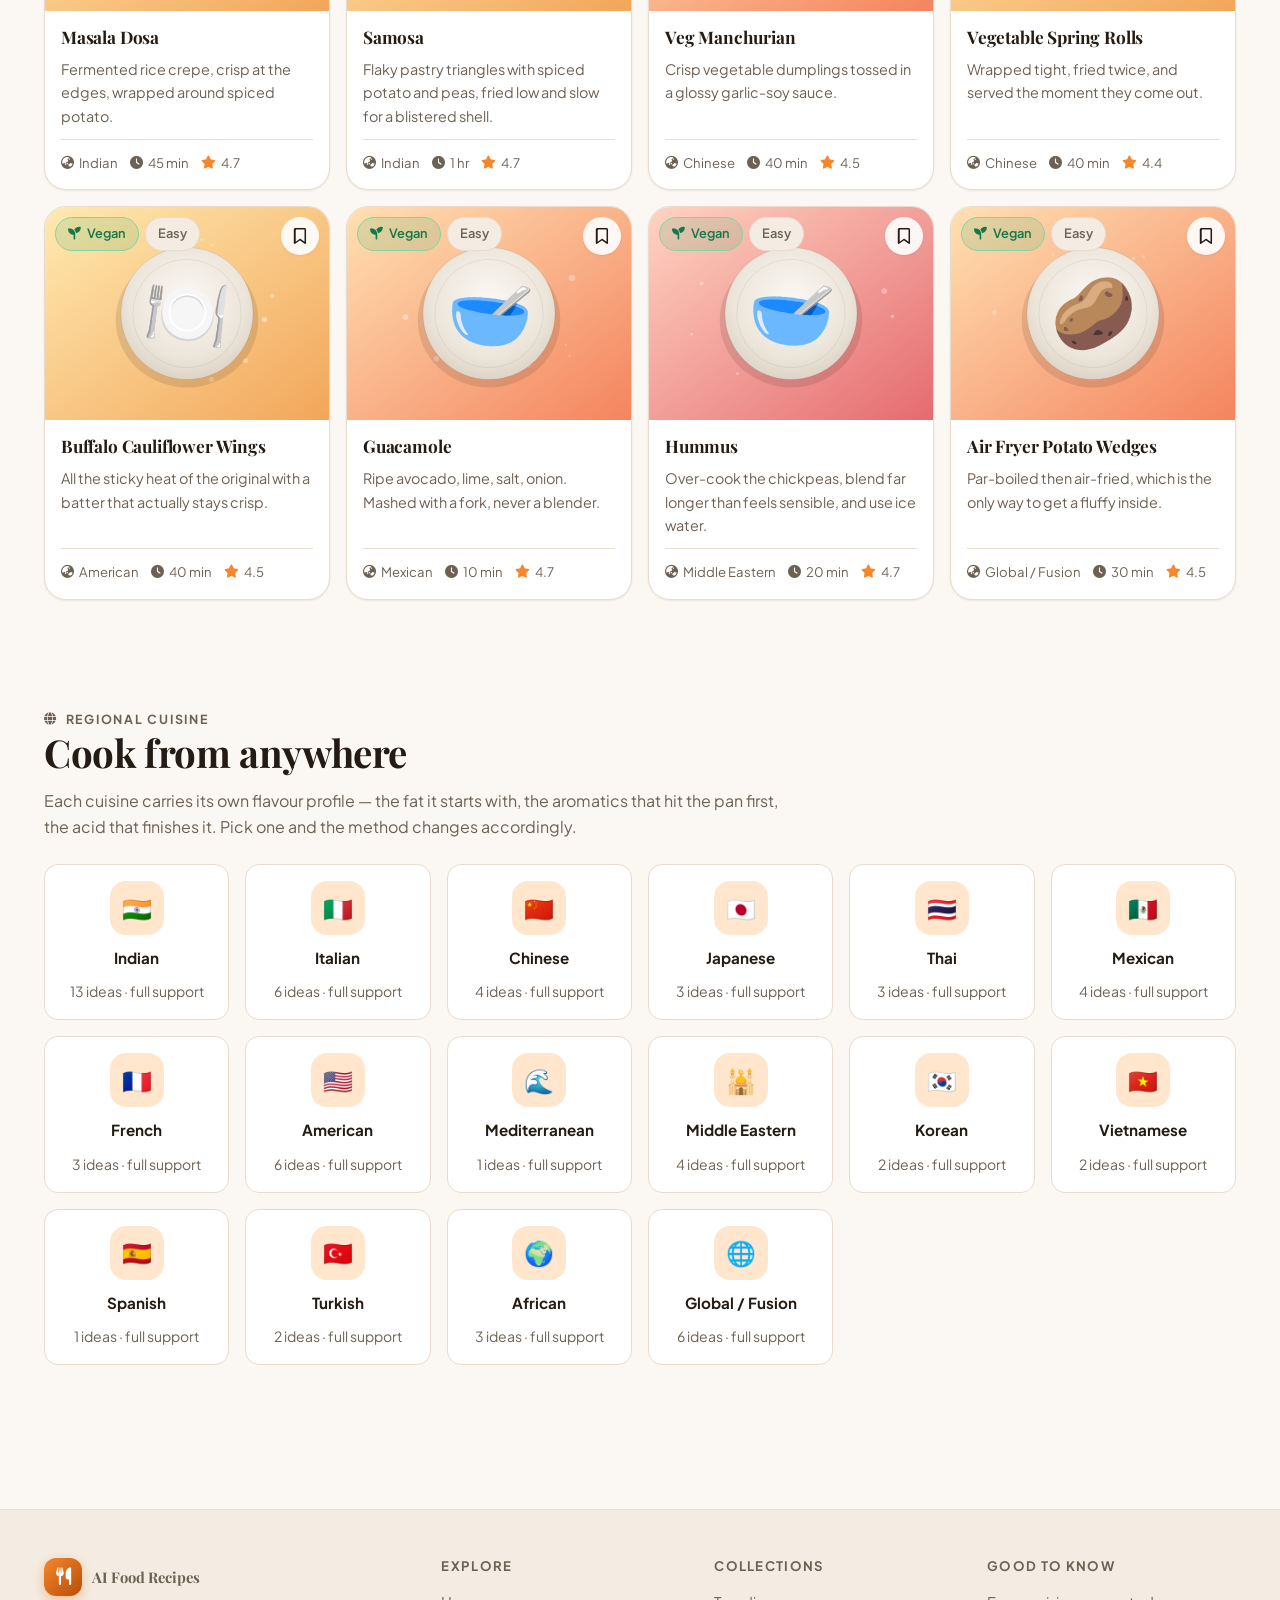
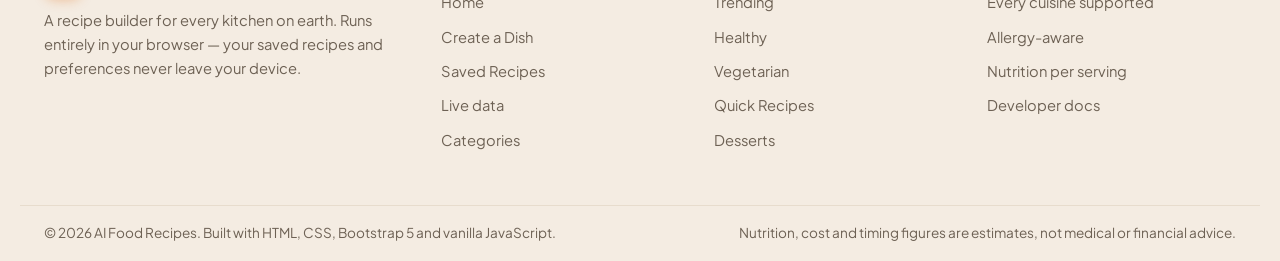
==== commit 3e80ea34: "Rework the interface: navigation, hero, and mobile layout A design pass driven by measuring the buil" ====
--- a/ai-food-recipes/index.html
+++ b/ai-food-recipes/index.html
@@ -76,13 +76,11 @@
       </a>
 
       <nav class="afr-nav__links" data-open="false" aria-label="Main navigation">
-        <a class="afr-nav__link" href="index.html" data-i18n="nav.home">Home</a>
-        <a class="afr-nav__link" href="#categories" data-i18n="nav.categories">Categories</a>
-        <a class="afr-nav__link" href="#cat-trending" data-i18n="nav.trending">Trending</a>
-        <a class="afr-nav__link" href="#regional" data-i18n="nav.regional">Regional</a>
+        <a class="afr-nav__link" href="index.html" aria-current="page" data-i18n="nav.home">Home</a>
+        <a class="afr-nav__link" href="#categories" data-i18n="nav.browse">Browse</a>
+        <a class="afr-nav__link" href="create.html#wizard" data-i18n="nav.create">Create a Dish</a>
         <a class="afr-nav__link" href="saved.html" data-i18n="nav.saved">Saved</a>
         <a class="afr-nav__link" href="about.html" data-i18n="nav.about">About</a>
-        <a class="afr-nav__link" href="setup.html" data-i18n="nav.setup">Live Data</a>
       </nav>
 
       <div class="afr-nav__actions">
@@ -90,9 +88,6 @@
                 aria-pressed="false" aria-label="Switch to dark mode">
           <i class="fa-solid fa-moon" aria-hidden="true"></i>
         </button>
-        <a class="afr-btn afr-btn--primary afr-btn--sm afr-nav__cta" href="create.html#wizard">
-          <i class="fa-solid fa-wand-magic-sparkles" aria-hidden="true"></i> Create a Dish
-        </a>
         <button class="afr-btn afr-btn--ghost afr-btn--icon afr-nav__toggle" type="button"
                 aria-expanded="false" aria-label="Open the navigation menu">
           <i class="fa-solid fa-bars" aria-hidden="true"></i>
@@ -109,10 +104,9 @@
           <p class="afr-eyebrow"><i class="fa-solid fa-earth-americas" aria-hidden="true"></i> Every country · Every cuisine</p>
           <h1 class="afr-hero__title">Tell us the dish.<br>We'll write the <em>whole recipe</em>.</h1>
           <p class="afr-hero__lede">
-            Not a search box — a kitchen brief. Sixteen quick questions about your servings, diet,
-            spice level, allergies, equipment and what's already in your fridge, and you get a complete
-            recipe built around all of it: scaled quantities, step-by-step method with temperatures and
-            timings, per-serving nutrition, a costed shopping list and twenty structured sections.
+            Not a search box &mdash; a kitchen brief. Tell us your servings, diet, spice level,
+            allergies and what&rsquo;s already in the fridge, and get a complete recipe built
+            around all of it.
           </p>
 
           <form class="afr-search" data-home="search" role="search">
@@ -136,10 +130,10 @@
           </div>
 
           <div class="afr-hero__stats">
-            <div class="afr-hero__stat"><strong>16</strong><span>customisation steps</span></div>
+            <div class="afr-hero__stat"><strong>16</strong><span>questions asked</span></div>
             <div class="afr-hero__stat"><strong>20</strong><span>recipe sections</span></div>
-            <div class="afr-hero__stat"><strong>16</strong><span>cuisine profiles</span></div>
-            <div class="afr-hero__stat"><strong>19</strong><span>nutrients per serving</span></div>
+            <div class="afr-hero__stat"><strong>35</strong><span>languages</span></div>
+            <div class="afr-hero__stat"><strong>19</strong><span>nutrients tracked</span></div>
           </div>
         </div>
 
@@ -239,6 +233,7 @@
           <li><a href="index.html">Home</a></li>
           <li><a href="create.html#wizard">Create a Dish</a></li>
           <li><a href="saved.html">Saved Recipes</a></li>
+          <li><a href="setup.html">Live data</a></li>
           <li><a href="#categories">Categories</a></li>
         </ul>
       </div>
@@ -288,6 +283,7 @@
   <script src="assets/js/data/dishes.js"></script>
   <script src="assets/js/data/dishes-india.js"></script>
   <script src="assets/js/data/dishes-world.js"></script>
+  <script src="assets/js/data/step-craft.js"></script>
   <script src="assets/js/data/wizard-steps.js"></script>
   <script src="assets/js/data/catalog.js"></script>
   <!-- Components + page -->
--- a/ai-food-recipes/assets/css/theme.css
+++ b/ai-food-recipes/assets/css/theme.css
@@ -205,6 +205,20 @@
    -------------------------------------------------------------------------- */
 .afr-shell { max-width: var(--afr-max-w); margin-inline: auto; padding-inline: var(--afr-space-5); }
 
+/* Nothing may push the page sideways. A single over-wide child gives the whole
+   document a horizontal scrollbar, which on a phone reads as broken — and it
+   was happening at 320px, where a fixed-width card sat 24px past the viewport. */
+html, body { overflow-x: hidden; }
+.afr-shell > * { min-width: 0; }
+
+/* Breathing room at the edges. 24px is right on a laptop and too tight on a
+   phone, where text ends up touching the bezel. */
+@media (max-width: 640px) {
+  .afr-shell { padding-inline: var(--afr-space-4); }
+  .afr-section { padding-block: var(--afr-space-6); }
+  .afr-section--tight { padding-block: var(--afr-space-5); }
+}
+
 .afr-section { padding-block: var(--afr-space-8); }
 .afr-section--tight { padding-block: var(--afr-space-6); }
 
--- a/ai-food-recipes/assets/css/components.css
+++ b/ai-food-recipes/assets/css/components.css
@@ -127,10 +127,16 @@
 }
 .afr-brand:hover { text-decoration: none; }
 .afr-brand__text { overflow: hidden; text-overflow: ellipsis; }
-/* Below ~420px the wordmark is the first thing to go, so the actions still fit. */
-@media (max-width: 420px) {
-  .afr-brand__text { display: none; }
-  .afr-nav__inner { padding-inline: var(--afr-space-3); gap: var(--afr-space-2); }
+/* The wordmark used to be hidden below 420px, which left a bare orange square
+   as the entire brand on a phone — the one screen where identity matters most
+   because there is nothing else on it. Shrink it instead; it fits. */
+@media (max-width: 480px) {
+  .afr-brand { font-size: 1.05rem; gap: 8px; }
+  .afr-brand__mark { width: 32px; height: 32px; border-radius: 10px; font-size: 0.95rem; }
+  .afr-nav__inner { padding-inline: var(--afr-space-4); gap: var(--afr-space-3); }
+}
+@media (max-width: 360px) {
+  .afr-brand__text { font-size: 0.95rem; }
 }
 .afr-brand__mark {
   width: 38px; height: 38px;
@@ -141,9 +147,15 @@
   font-size: 1.1rem;
   box-shadow: 0 4px 12px rgba(226, 103, 15, 0.35);
 }
-.afr-nav__links { display: flex; align-items: center; gap: 4px; margin-inline: auto; }
+.afr-nav__links {
+  display: flex; align-items: center; gap: 2px; margin-inline: auto;
+  /* A wrapped nav bar is the clearest possible signal that a layout was never
+     checked. Five items fit on one line; keep them there. */
+  flex-wrap: nowrap;
+}
 .afr-nav__link {
-  padding: 8px 14px;
+  padding: 9px 13px;
+  white-space: nowrap;
   border-radius: var(--afr-radius-pill);
   color: var(--afr-text-muted);
   font-weight: 600;
@@ -188,7 +200,14 @@
   gap: var(--afr-space-7);
   align-items: center;
 }
-.afr-hero__title { margin-bottom: var(--afr-space-4); }
+.afr-hero__title {
+  margin-bottom: var(--afr-space-4);
+  /* Without this the last word drops to a line of its own — "recipe." sitting
+     alone under a full line reads as a mistake rather than emphasis. */
+  text-wrap: balance;
+  max-width: 16ch;
+}
+@media (max-width: 960px) { .afr-hero__title { max-width: none; } }
 .afr-hero__title em {
   font-style: normal;
   background: linear-gradient(120deg, var(--afr-brand-500), var(--afr-accent-500));
@@ -201,6 +220,18 @@
 .afr-hero__stats { display: flex; flex-wrap: wrap; gap: var(--afr-space-5); margin-top: var(--afr-space-5); }
 .afr-hero__stat strong { display: block; font-size: 1.6rem; font-family: var(--afr-font-display); }
 .afr-hero__stat span { font-size: 0.85rem; color: var(--afr-text-muted); }
+
+@media (max-width: 640px) {
+  /* Two ragged-width buttons stacked left is the default flex result and it
+     looks accidental. Full width is also a far bigger tap target. */
+  .afr-hero__cta { flex-direction: column; align-items: stretch; }
+  .afr-hero__cta .afr-btn { width: 100%; }
+
+  /* Four stats across wrapped 3 + 1, leaving one orphan on its own row.
+     A fixed two-column grid gives an even 2 x 2. */
+  .afr-hero__stats { display: grid; grid-template-columns: 1fr 1fr; gap: var(--afr-space-4); }
+  .afr-hero__stat strong { font-size: 1.4rem; }
+}
 
 /* Floating collage of dish tiles */
 .afr-hero__art { position: relative; display: grid; grid-template-columns: 1fr 1fr; gap: var(--afr-space-3); }
@@ -657,8 +688,6 @@
 }
 .afr-step__title { margin-bottom: 6px; font-size: 1.05rem; overflow-wrap: anywhere; }
 .afr-step p, .afr-note span, .afr-card__desc { overflow-wrap: anywhere; }
-.afr-step__media { border-radius: var(--afr-radius); overflow: hidden; margin-bottom: var(--afr-space-3); border: 1px solid var(--afr-border); }
-.afr-step__media img { width: 100%; aspect-ratio: 16/9; object-fit: cover; }
 .afr-step__facts { display: flex; flex-wrap: wrap; gap: 8px; margin: var(--afr-space-3) 0; }
 .afr-note {
   display: flex; gap: 10px;
--- a/ai-food-recipes/assets/css/print.css
+++ b/ai-food-recipes/assets/css/print.css
@@ -75,7 +75,7 @@
   }
 
   img { max-width: 100% !important; }
-  .afr-step__media img, .afr-hero-recipe img { max-height: 62mm; object-fit: cover; }
+  .afr-hero-recipe img { max-height: 62mm; object-fit: cover; }
 
   /* Expose link targets so a printed sheet stays useful. */
   .afr-print-url a::after {
